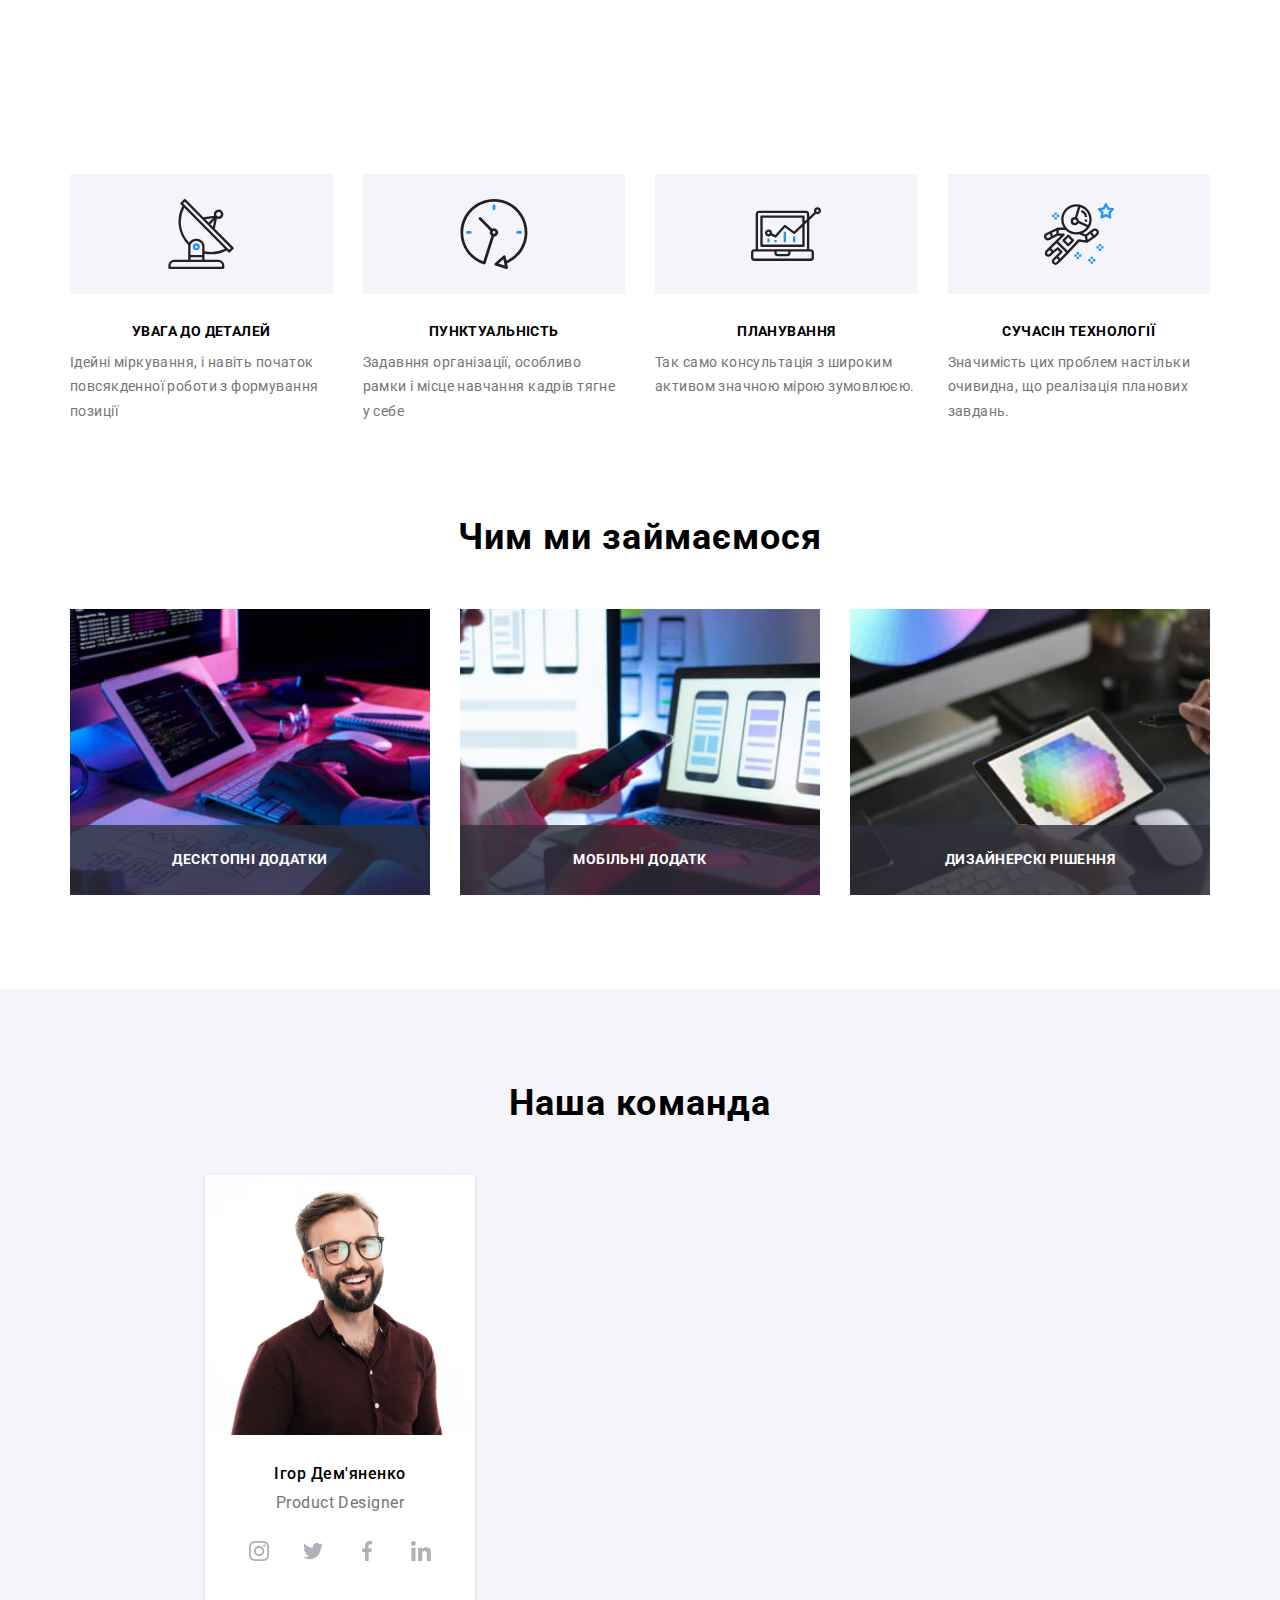
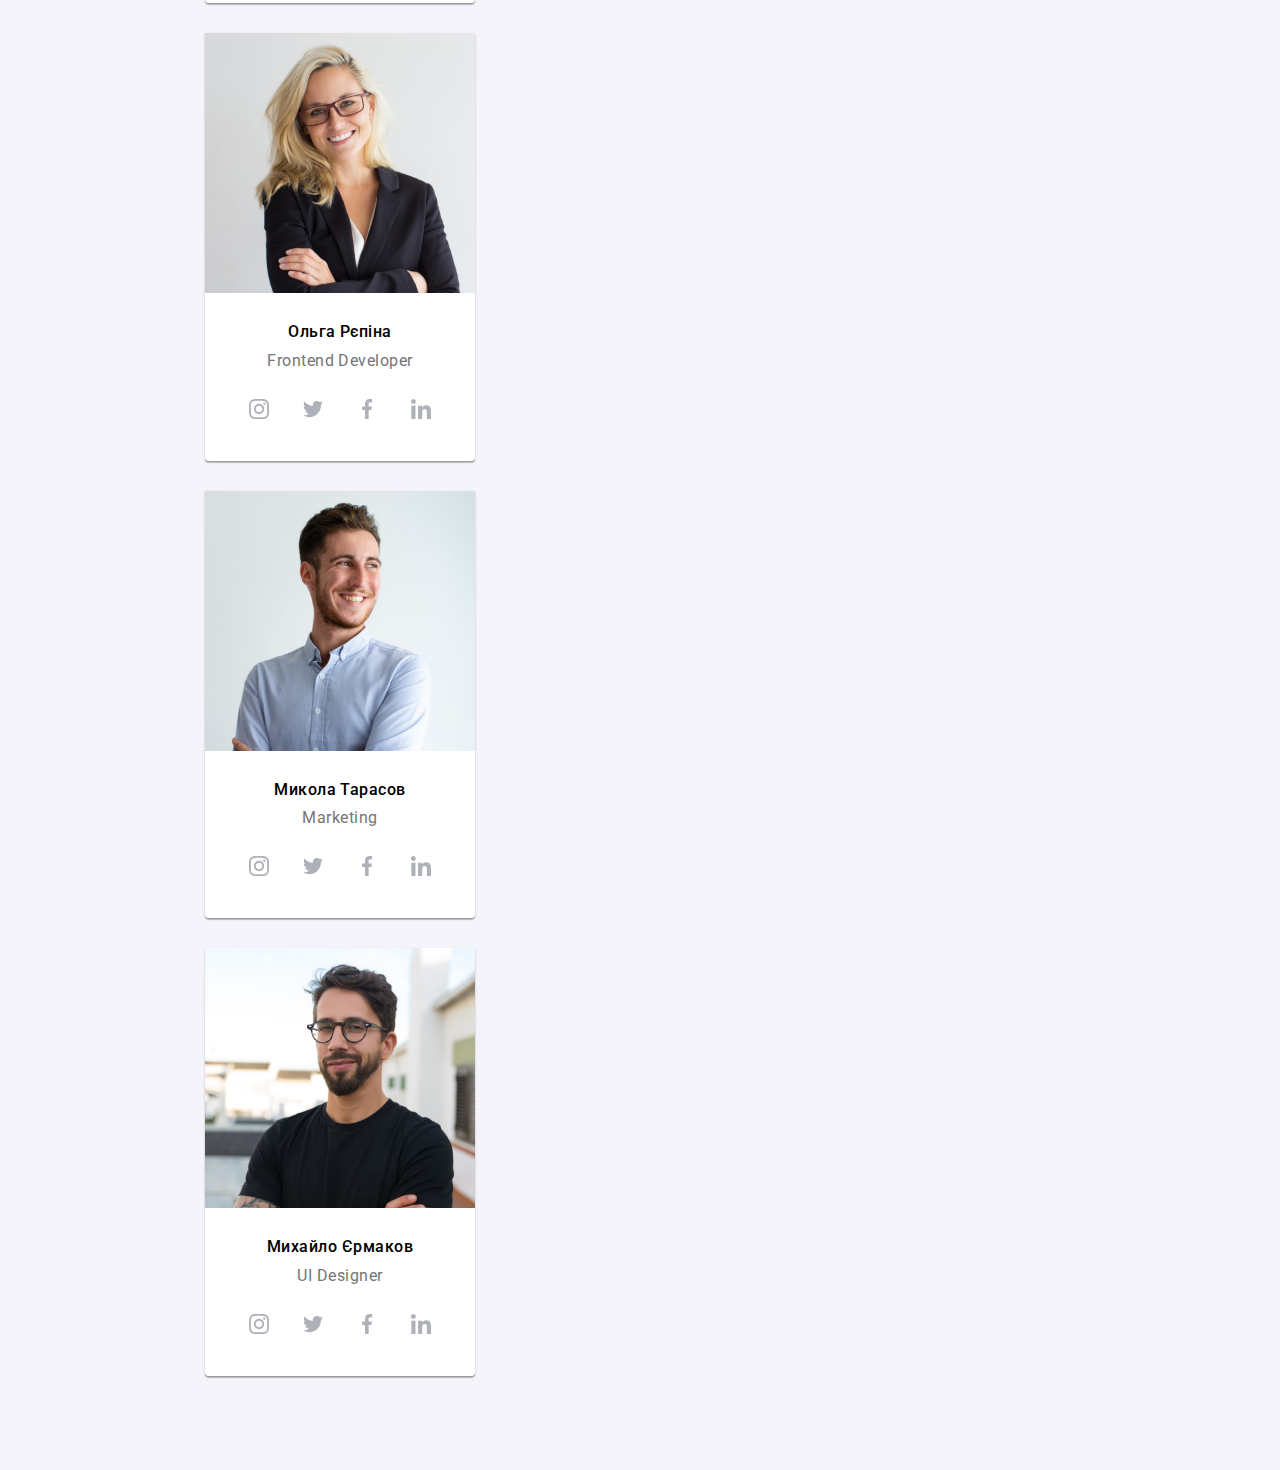
==== index.html @ 385bc8f5 "+" ====
<!DOCTYPE html>
<html lang="uk">
  <head>
    <meta charset="UTF-8" />
    <meta http-equiv="X-UA-Compatible" content="IE=edge" />
    <meta name="viewport" content="width=device-width, initial-scale=1.0" />
    <link
      rel="stylesheet"
      href="https://cdnjs.cloudflare.com/ajax/libs/modern-normalize/0.6.0/modern-normalize.min.css
   "
    />
    <link rel="preconnect" href="https://fonts.googleapis.com" />
    <link rel="preconnect" href="https://fonts.gstatic.com" crossorigin />
    <link
      href="https://fonts.googleapis.com/css2?family=Raleway:wght@700&family=Roboto:wght@400;500;700;900&display=swap"
      rel="stylesheet"
    />
    <link rel="stylesheet" href="css/main.min.css" />
    <title>Studio</title>
  </head>
  <body>

    <!--header шапка-->

    <!-- <header class="page-header">
      <div class="container">
        <nav class="page-header__nav">
          <a href="./index.html" class="slogan"
            ><span class="logo">Web</span>Studio</a
          >
          <ul class="main-nav">
            <li class="main-nav__item">
              <a href="./index.html" class="main-nav__link current">Студія</a>
            </li>
            <li class="main-nav__item">
              <a href="./portfolio.html" class="main-nav__link">Портфоліо</a>
            </li>
            <li class="main-nav__item">
              <a href="" class="main-nav__link">Контакти</a>
            </li>
          </ul>
        </nav>
        <ul class="nav-contacts">
          <li>
            <a href="mailto:info@devstudio.com" class="nav-contacts__link">
              <svg class="nav-contacts__icon" width="16" height="12">
                <use href="./images/icon/sprite.svg#icon-envelope"></use>
              </svg>
              info@devstudio.com</a
            >
          </li>
          <li>
            <a href="tel:+380961111111" class="nav-contacts__link">
              <svg class="nav-contacts__icon" width="12" height="16">
                <use href="./images/icon/sprite.svg#icon-smartphone"></use>
              </svg>
              +38 096 111 11 11
            </a>
          </li>
        </ul>
      </div>
    </header> -->
    <main>
      <!--Блок герой основний слайд сайту-->
      <!-- <section class="hero">
        <div class="container">
          <h1 class="hero-title">Ефективні рішення для вашого бізнесу</h1>
          <button type="button" class="hero-button" data-modal-open>Замовити послугу</button>
        </div>
      </section> -->

      <!--Ключові можливості та стратегія фірми-->
      
      <section class="section">
        <div class="container">
          <h2 class="visually-hidden">Наші особливості</h2>
          <ul class="visually-hidden__list">
            <li class="visually-hidden__items  antenna">
              <h3 class="caption">Увага до деталей</h3>
              <p class="visually-hidden__text">
                Ідейні міркування, і навіть початок повсякденної роботи з
                формування позиції
              </p>
            </li>
            <li class="visually-hidden__items clock">
              <h3 class="caption">Пунктуальність</h3>
              <p class="visually-hidden__text">
                Задавння організації, особливо рамки і місце навчання кадрів
                тягне у себе
              </p>
            </li>
            <li class="visually-hidden__items diagrama">
              <h3 class="caption">Планування</h3>
              <p class="visually-hidden__text">
                Так само консультація з широким активом значною мірою зумовлюєю.
              </p>
            </li>
            <li class="visually-hidden__items astronaut">
              <h3 class="caption">Сучасін технології</h3>
              <p class="visually-hidden__text  ">
                Значимість цих проблем настільки очивидна, що реалізація
                планових завдань.
              </p>
            </li>
          </ul>
        </div>
      </section>

      <!--Чим ми займаємося та основні приклади робіт-->
      
      <section class="section work">
        <div class="container">
          <h2 class="heading-work">Чим ми займаємося</h2>
          <ul class="work-list">
            <li>
              <div class="product-work">
              <img
                src="./images/pic/img1.jpg"
                alt="людина-працює-програміст"
                width="370"/>
                 <p class="product-work__text">
                   десктопні додатки
                </p>
              
              </div>
            </li>
            <li>
              <div class="product-work">
              <img
                src="./images/pic/img2.jpg"
                alt="людина-з-телефоном"
                width="370"/>
                <p class="product-work__text">
                мобільні додатк
                </p>
              </div>
            </li>
            <li>
              <div class="product-work">
              <img
                src="./images/pic/img3.jpg"
                alt="людина-з-планшетом"
                width="370"/>
                <p class="product-work__text">
                дизайнерскі рішення
                </p>
              </div>
            </li>
          </ul>
        </div>
      </section>

      <!--Список спеціалітів фірми  наша команда -->

      <section class="section team">
        <div class="container">
          <h2 class="team__heading">Наша команда</h2>
          <ul class="team__list">
            <li class="items">
              <img
                src="./images/avatar/igor.jpg"
                alt="Ігор демяненко"
                width="270"
              />
              <div class="team-cards">
                <h3 class="names">Ігор Дем'яненко</h3>
                <p class="desc">Product Designer</p>
                <ul class="team-cards__nav">
                  <li>
                    <a class="team-cards__link" href="#">
                      <svg class="teame-social-icon" width="20" height="20">
                        <use
                          href="./images/icon/sprite.svg#icon-instagram-2"
                        ></use>
                      </svg>
                    </a>
                  </li>
                  <li>
                    <a class="team-cards__link" href="#">
                      <svg class="teame-social-icon" width="20" height="20">
                        <use
                          href="./images/icon/sprite.svg#icon-twitter-1"
                        ></use>
                      </svg>
                    </a>
                  </li>
                  <li>
                    <a class="team-cards__link" href="#">
                      <svg class="teame-social-icon" width="20" height="20">
                        <use
                          href="./images/icon/sprite.svg#icon-facebook-1"
                        ></use>
                      </svg>
                    </a>
                  </li>
                  <li>
                    <a class="team-cards__link" href="#">
                      <svg class="teame-social-icon" width="20" height="20">
                        <use
                          href="./images/icon/sprite.svg#icon-linkedin-1"
                        ></use>
                      </svg>
                    </a>
                  </li>
                </ul>
              </div>
            </li>
            <li class="items">
              <img
                src="./images/avatar/olga.jpg"
                alt="Ольга Репіна"
                width="270"
              />
              <div class="team-cards">
                <h3 class="names">Ольга Рєпіна</h3>
                <p class="desc">Frontend Developer</p>
                <ul class="team-cards__nav">
                  <li class="nav-media">
                    <a class="team-cards__link" href="#">
                      <svg class="teame-social-icon" width="20" height="20">
                        <use
                          href="./images/icon/sprite.svg#icon-instagram-2"
                        ></use>
                      </svg>
                    </a>
                  </li>
                  <li class="nav-media">
                    <a class="team-cards__link" href="#">
                      <svg class="teame-social-icon" width="20" height="20">
                        <use
                          href="./images/icon/sprite.svg#icon-twitter-1"
                        ></use>
                      </svg>
                    </a>
                  </li>
                  <li class="nav-media">
                    <a class="team-cards__link" href="#">
                      <svg class="teame-social-icon" width="20" height="20">
                        <use
                          href="./images/icon/sprite.svg#icon-facebook-1"
                        ></use>
                      </svg>
                    </a>
                  </li>
                  <li class="nav-media">
                    <a class="team-cards__link" href="#">
                      <svg class="teame-social-icon" width="20" height="20">
                        <use
                          href="./images/icon/sprite.svg#icon-linkedin-1"
                        ></use>
                      </svg>
                    </a>
                  </li>
                </ul>
              </div>
            </li>
            <li class="items">
              <img
                src="./images/avatar/nikol.jpg"
                alt="Микола Трарасов"
                width="270"
              />
              <div class="team-cards">
                <h3 class="names">Микола Тарасов</h3>
                <p class="desc">Marketing</p>
                <ul class="team-cards__nav">
                  <li class="nav-media">
                    <a class="team-cards__link" href="#">
                      <svg class="teame-social-icon" width="20" height="20">
                        <use
                          href="./images/icon/sprite.svg#icon-instagram-2"
                        ></use>
                      </svg>
                    </a>
                  </li>
                  <li class="nav-media">
                    <a class="team-cards__link" href="#">
                      <svg class="teame-social-icon" width="20" height="20">
                        <use
                          href="./images/icon/sprite.svg#icon-twitter-1"
                        ></use>
                      </svg>
                    </a>
                  </li>
                  <li class="nav-media">
                    <a class="team-cards__link" href="#">
                      <svg class="teame-social-icon" width="20" height="20">
                        <use
                          href="./images/icon/sprite.svg#icon-facebook-1"
                        ></use>
                      </svg>
                    </a>
                  </li>
                  <li class="nav-media">
                    <a class="team-cards__link" href="#">
                      <svg class="teame-social-icon" width="20" height="20">
                        <use
                          href="./images/icon/sprite.svg#icon-linkedin-1"
                        ></use>
                      </svg>
                    </a>
                  </li>
                </ul>
              </div>
            </li>
            <li class="items">
              <img
                src="./images/avatar/michael.jpg"
                alt="Михайло Єрмаков"
                width="270"
              />
              <div class="team-cards">
                <h3 class="names">Михайло Єрмаков</h3>
                <p class="desc">UI Designer</p>
                <ul class="team-cards__nav">
                  <li class="nav-media">
                    <a class="team-cards__link" href="#">
                      <svg class="teame-social-icon" width="20" height="20">
                        <use
                          href="./images/icon/sprite.svg#icon-instagram-2"
                        ></use>
                      </svg>
                    </a>
                  </li>
                  <li class="nav-media">
                    <a class="team-cards__link" href="#">
                      <svg class="teame-social-icon" width="20" height="20">
                        <use
                          href="./images/icon/sprite.svg#icon-twitter-1"
                        ></use>
                      </svg>
                    </a>
                  </li>
                  <li class="nav-media">
                    <a class="team-cards__link" href="#">
                      <svg class="teame-social-icon" width="20" height="20">
                        <use
                          href="./images/icon/sprite.svg#icon-facebook-1"
                        ></use>
                      </svg>
                    </a>
                  </li>
                  <li class="nav-media">
                    <a class="team-cards__link" href="#">
                      <svg class="teame-social-icon" width="20" height="20">
                        <use
                          href="./images/icon/sprite.svg#icon-linkedin-1"
                        ></use>
                      </svg>
                    </a>
                  </li>
                </ul>
              </div>
            </li>
          </ul>
        </div>
      </section> 

      <!--Список партнерських фірм-->

      <!-- <section class="clients">
        <div class="container">
          <h2 class="clients__firm">Постійні клієнти</h2>
          <ul class="clients__list">
            <li class="clients__items">
                    <a class="clients__link" href="#">
                      <svg class="clients__icon" width="106" height="62">
                        <use
                          href="./images/icon/sprite.svg#icon-Logo"
                        ></use>
                      </svg>
                    </a>
                  </li>
          <li class="clients__items">
                    <a class="clients__link" href="#">
                      <svg class="clients__icon" width="106" height="62">
                        <use
                          href="./images/icon/sprite.svg#icon-Logo-1"
                        ></use>
                      </svg>
                    </a>
                  </li>
           <li class="clients__items">
                    <a class="clients__link" href="#">
                      <svg class="clients__icon" width="106" height="62">
                        <use
                          href="./images/icon/sprite.svg#icon-Logo-2"
                        ></use>
                      </svg>
                    </a>
                  </li>
           <li class="clients__items">
                    <a class="clients__link" href="#">
                      <svg class="clients__icon" width="106" height="62">
                        <use
                          href="./images/icon/sprite.svg#icon-Logo-3"
                        ></use>
                      </svg>
                    </a>
                  </li>
            <li class="clients__items">
                    <a class="clients__link" href="#">
                      <svg class="clients__icon" width="106" height="62">
                        <use
                          href="./images/icon/sprite.svg#icon-Logo-4"
                        ></use>
                      </svg>
                    </a>
                  </li>
                  <li class="clients__items">
                    <a class="clients__link" href="#">
                      <svg class="clients__icon" width="106" height="62">
                        <use
                          href="./images/icon/sprite.svg#icon-Logo-5"
                        ></use>
                      </svg>
                    </a>
                  </li>
          </ul>
        </div>
      </section> -->
    </main>

    <!--Footer підвал сайту контактна інформація фірми-->

    <!-- <footer class="footer">
      <!-- <div class="container">
         <div class="footer__logo">
         <address class="footer-bloc">
          <a href="./index.html" class="slogan logo-footer"
             ><span class="logo">Web</span>Studio</a
           >
            <ul class="nav-footer">
            <li class="items-footer">
              <a
                href="https://goo.gl/maps/CPtrU1FHBa2aNyZL9"
                target="_blank"
                rel="noopener noreferrer nofollow"
                class="footer-adres__link"
                >м. Київ, пр-т Лесі Українки, 26</a
               >
               </li>
               <li class="items-footer">
                <a href="milato:info@devstudio.com" class="footer-contact__link"
                >info@devstudio.com</a
              >
              </li>
              <li class="items-footer">
              <a href="tel:+380961111111" class="footer-contact__link">+38 096 111 11 11</a>
              </li>
            </ul>
          </address>
         </div>

         <!--Блок на медіа посилання у футорі media link-->
<!-- 
        <div class="icon-container">
        <p class="icon-container__title">приєднуйтесь</p>
          <ul class="icon-container__nav">
               <li>
                    <a class="icon-container__link" href="#">
                      <svg class="icon-container__svg" width="20" height="20">
                        <use
                          href="./images/icon/sprite.svg#icon-instagram-2"
                        ></use>
                      </svg>
                    </a>
                  </li>
                  <li>
                    <a class="icon-container__link" href="#">
                      <svg class="icon-container__svg" width="20" height="20">
                        <use
                          href="./images/icon/sprite.svg#icon-twitter-1"
                        ></use>
                      </svg>
                    </a>
                  </li>
                  <li class="nav-media">
                    <a class="icon-container__link" href="#">
                      <svg class="icon-container__svg" width="20" height="20">
                        <use
                          href="./images/icon/sprite.svg#icon-facebook-1"
                        ></use>
                      </svg>
                    </a>
                  </li>
                  <li class="nav-media">
                    <a class="icon-container__link" href="#">
                      <svg class="icon-container__svg" width="20" height="20">
                        <use
                          href="./images/icon/sprite.svg#icon-linkedin-1"
                        ></use>
                      </svg>
                    </a>
                  </li>
              </ul>
            </div> -->

            <!--Footer Form Форма у футері-->
            
          <!-- <div>
              <p class="icon-container__title">Підпишіться на розсилку</p>
              <form class="social__form">
                     <input class="social__email" type="email" name="email" placeholder="E-mail">
                          <button class="social__btn-telgram"         type="submit">Підписатися  
                             <svg class="social__icon-telegram" width="24" height="24">
                               <use
                               href="./images/icon/sprite.svg#icon-icon-telegram"
                             ></use>
                       </svg>
                </button>
              </form>   
            </div> -->
        </div>     
    </footer> 

    <!-- Форма модельне вікно -->

     <div class="backdrop is-hidden" data-modal>
            <div class="modal">
              <p class="modal-paragraph"> Залиште свої дані, ми вам передзвонимо  </p>
              <form class="form" autocomplete="on">
                <div class="form-name">
                  <label for="name" class="form-label">Ім'я</label>
                  <div class="icon-input">
                      <input class="icon-input" type="text" name="user-name" id="name" placeholder="" autofocus>
                        <svg class="icon-form" width="12" height="12">
                          <use
                          href="./images/icon/sprite.svg#icon-name"
                          ></use>
                        </svg>
                   </div>
                </div>
                <div class="form-name">
                <label for="tel">Телефон</label>
                  <div class="icon-input">
                     <input class="icon-input" type="tel" name="tel" id="tel" placeholder="">
                      <svg class="icon-form" width="13" height="13">
                           <use
                          href="./images/icon/sprite.svg#icon-phone"
                           ></use>
                         </svg>
                     </div>
                </div>
                <div class="form-name">
                  <label for="mail">Пошта</label>
                    <div class="icon-input">
                     <input class="icon-input" type="email" name="mail" id="mail" placeholder="">
                          <svg class="icon-form" width="12" height="15">
                            <use
                          href="./images/icon/sprite.svg#icon-letter-form"
                            ></use>
                         </svg>
                    </div>
                </div>
                <div class="form-name">
                <label for="comment">Коментар</label>
                 <textarea class="comment" name="comment" id="comment" placeholder="Введіть текст" cols="1" rows="6"></textarea>
                 </div>

                <div class="checkbox">
                   <label class="label-checkbox" for="polici">
                    <input class="input-checkbox" type="checkbox" name="" value="" id="polici"/>
                    <span class="check-box"></span>
                    Погоджуюся з розсилкою та приймаю <a href="" class="contract">Умови договору</a>
                   </label>
               </div>
                
                <button type="submit" class="btn-form">Відправити</button>
              </form>
              
              <button class="close-modal" data-modal-close>
                <svg width="11" height="11" class="close-modal__svg">
                  <use href="./images/icon/sprite.svg#icon-vector-x">
                  </use>
                </svg>
              </button>  
            </div>
          </div>
    <script src="./js/modal.js">
      (() => {
  const refs = {
    openModalBtn: document.querySelector("[data-modal-open]"),
    closeModalBtn: document.querySelector("[data-modal-close]"),
    modal: document.querySelector("[data-modal]"),
  };

  refs.openModalBtn.addEventListener("click", toggleModal);
  refs.closeModalBtn.addEventListener("click", toggleModal);

  function toggleModal() {
    refs.modal.classList.toggle("is-hidden");
  }
})();
    </script>
  </body>
</html>
---- css/main.min.css ----
:root{--primart-text-color: #212121;--title-text-color: #757575;--accent-color: #2196f3;--futer-bg-color: #2f303a;--logo-color: #000000;--background-color: #fff;--background-color-team: #f5f4fa;--contener-color: #eeeee;--icon-color: #afb1b8;--items-shadow: #eeeeee}p,h1,h2,h3,h4,h5,h6,ul{margin:0;padding-left:0;padding-right:0;list-style:none}img{display:block;max-width:100%;height:auto}body{font-family:"Roboto",sans-serif;background-color:#fff;letter-spacing:.03em;font-style:normal;font-size:14px;padding-top:80px}.slogan{font-family:"Raleway";font-style:normal;font-weight:700;font-size:26px;line-height:1.19;letter-spacing:.03em;text-decoration:none;color:var(--logo-color);margin-right:0px}.logo{color:var(--accent-color)}.page-header{position:fixed;width:100%;z-index:2;top:0;left:0;min-width:80px;display:flex;align-items:center;border-bottom:1px solid #ececec;background-color:var(--background-color);transition:250ms cubic-bezier(0.4, 0, 0.2, 1)}.page-header__nav{font-weight:500;font-size:14px;line-height:1.14;margin-top:0%;margin-bottom:0%;display:flex;justify-content:center;align-items:center}.page-header>.container{display:flex}.main-nav{list-style:none;margin-top:0;margin-bottom:0;display:flex;margin-left:93px;gap:50px}.main-nav__item{gap:50px}.main-nav__link{text-decoration:none;font-weight:500;font-size:14px;line-height:1.14;color:var(--primart-text-color);padding-top:32px;padding-bottom:32px;position:relative;transition:color 250ms cubic-bezier(0.4, 0, 0.2, 1)}.main-nav__link.current::after{content:"";width:100%;left:0;bottom:0;border-radius:2px;outline:2px solid currentColor;position:absolute;transform:scaleX(1);transition:transform 250ms cubic-bezier(0.4, 0, 0.2, 1)}.main-nav__link:hover,.main-nav__link:focus{color:var(--accent-color)}.main-nav__link:hover::after{transform:scaleX(0)}.nav-contacts{display:flex;margin-top:0%;margin-left:auto;margin-bottom:0%;gap:50px}.nav-contacts__link{display:flex;align-items:center;font-weight:500;line-height:1.14;letter-spacing:.02em;color:var(--title-text-color);text-decoration:none;padding:32px 0;transition:color 250ms cubic-bezier(0.4, 0, 0.2, 1)}.nav-contacts__link:hover,.nav-contacts__link:focus{color:var(--accent-color)}.nav-contacts__icon{margin-right:10px;fill:currentColor}.nav-contacts__icon:hover,.nav-contacts__icon:focus{color:var(--accent-color)}.current{color:var(--accent-color)}.container{padding-right:15px;padding-left:15px;margin-left:auto;margin-right:auto;width:100%}@media screen and (min-width: 480px){.container{width:480px}}@media screen and (min-width: 768px){.container{width:768px}}@media screen and (min-width: 1170px){.container{width:1170px}}.section{padding-top:94px;padding-bottom:94px}.header-kontact{display:flex;margin-top:0%;margin-bottom:0%}.hero{background-color:var(--futer-bg-color);text-align:center;margin-left:auto;margin-right:auto;padding:200px 0;background-image:linear-gradient(to right, rgba(47, 48, 58, 0.4), rgba(47, 48, 58, 0.4)),url(../images/pic/hero.jpg);max-width:1600px;height:600px;background-repeat:no-repeat;background-position:center;background-size:cover}.hero-title{font-weight:900;font-size:44px;line-height:1.36;letter-spacing:.06em;text-align:center;text-transform:uppercase;color:var(--background-color);margin-left:auto;margin-right:auto;width:696px}.hero-button{font-weight:700;font-size:16px;line-height:1.87;letter-spacing:.06em;color:var(--background-color);background-color:var(--accent-color);box-shadow:0px 4px 4px rgba(0,0,0,.15);border-radius:4px;margin-top:30px;padding:10px 32px;border:none;cursor:pointer}.visually-hidden{position:absolute;width:1px;height:1px;margin:-1px;border:0;padding:0;white-space:nowrap;-webkit-clip-path:inset(100%);clip-path:inset(100%);clip:rect(0 0 0 0);overflow:hidden}.visually-hidden__list{display:flex;flex-wrap:wrap;margin-top:0;margin-bottom:0px;gap:30px}.visually-hidden__items{list-style:none;box-sizing:border-box;max-width:450px;margin-top:0px;gap:30px;margin-left:auto;margin-right:auto}@media screen and (min-width: 768px){.visually-hidden__items{width:calc((100% - 60px)/2)}}@media screen and (min-width: 1170px){.visually-hidden__items{width:calc((100% - 90px)/4)}}.visually-hidden__items.antenna::before{display:block;content:"";height:120px;margin-bottom:30px;background-color:var(--background-color-team);background-image:url(../images/icon/antenna.svg);background-repeat:no-repeat;background-position:center}.visually-hidden__items.clock::before{display:block;content:"";height:120px;margin-bottom:30px;background-color:var(--background-color-team);background-image:url(../images/icon/clock.svg);background-repeat:no-repeat;background-position:center}.visually-hidden__items.diagrama::before{display:block;content:"";height:120px;margin-bottom:30px;background-color:var(--background-color-team);background-image:url(../images/icon/diagram.svg);background-repeat:no-repeat;background-position:center}.visually-hidden__items.astronaut::before{display:block;content:"";height:120px;margin-bottom:30px;background-color:var(--background-color-team);background-image:url(../images/icon/astronaut.svg);background-repeat:no-repeat;background-position:center}.caption{font-weight:700;font-size:14px;line-height:1.14;letter-spacing:.03em;margin-bottom:10px;box-sizing:border-box;text-transform:uppercase;text-align:center}.visually-hidden__text{font-weight:400;font-size:14px;line-height:1.75;letter-spacing:.03em;color:var(--title-text-color);margin-top:0;box-sizing:border-box}.work{padding-top:0}@media screen and (max-width: 1170px){.work{display:none}}.heading-work{font-weight:700;font-size:36px;line-height:1.16;letter-spacing:.03em;text-align:center;margin-bottom:50px}.work-list{display:flex;gap:30px;padding:0px;margin:0px;list-style:none}.product-work{position:relative}.product-work__text{font-weight:700;line-height:1.14;text-transform:uppercase;color:var(--background-color);position:absolute;bottom:0;width:100%;height:70px;display:flex;justify-content:center;align-items:center;background-color:rgba(47,48,58,.8)}.team{background-color:var(--background-color-team)}.team__heading{font-weight:700;font-size:36px;line-height:1.16;letter-spacing:.03em;text-align:center;margin-bottom:50px}.team__list{gap:30px;padding:0px;margin:0px;list-style:none}@media screen and (min-width: 768px){.team__list{width:calc((100% - 60px)/2)}}.items{list-style:none;box-sizing:border-box;max-width:270px;margin-top:30px;gap:30px;background:#fff;box-shadow:0px 1px 3px rgba(0,0,0,.12),0px 1px 1px rgba(0,0,0,.14),0px 2px 1px rgba(0,0,0,.2);border-radius:0px 0px 4px 4px;text-align:center;margin-left:auto;margin-right:auto}.team-cards{padding:30px 0}.names{font-weight:500;font-size:16px;line-height:1.18;letter-spacing:.03em;text-align:center;margin-bottom:10px}.desc{font-weight:400;font-size:16px;line-height:1.18;letter-spacing:.03em;color:var(--title-text-color);text-align:center}.team-cards__nav{display:flex;gap:10px;justify-content:center;margin-top:16px}.team-cards__link{width:44px;height:44px;display:flex;color:var(--icon-color);border-radius:50%;background-color:rgba(255,255,255,.1);justify-content:center;align-items:center;transition:color 250ms cubic-bezier(0.4, 0, 0.2, 1),background-color 250ms cubic-bezier(0.4, 0, 0.2, 1)}.team-cards__link:hover,.team-cards__link:focus{color:var(--background-color);background-color:var(--accent-color)}.teame-social-icon{fill:currentColor}.clients{padding:94px 0}.clients__firm{font-weight:700;font-size:36px;line-height:1.16;letter-spacing:.03em;text-align:center;margin-bottom:50px}.clients__list{display:flex;gap:30px}.clients__items{width:170px;height:92px}.clients__link{width:100%;height:100%;display:flex;color:var(--icon-color);border:1px solid var(--icon-color);justify-content:center;align-items:center;border-radius:4px;transition:color 250ms cubic-bezier(0.4, 0, 0.2, 1);border-color:250ms cubic-bezier(0.4, 0, 0.2, 1)}.clients__link:hover,.clients__link:focus{color:var(--accent-color);border-color:var(--accent-color)}.clients__icon{fill:currentColor}.footer{background-color:var(--futer-bg-color);padding:60px 0;display:flex}.footer>.container{display:flex;align-items:baseline}.footer__logo{margin-right:70px}.logo-footer{color:var(--background-color);margin-bottom:20px;display:block}.footer-adres__link{font-weight:400;font-size:14px;line-height:1.71;letter-spacing:.03em;text-decoration:none;font-style:normal;color:var(--background-color);display:inline block;padding-left:0px;transition:color 250ms cubic-bezier(0.4, 0, 0.2, 1)}.footer-adres__link:hover,.footer-adres__link:focus{color:var(--accent-color)}.footer-contact__link{font-weight:400;font-size:14px;line-height:1.71;letter-spacing:.03em;text-decoration:none;font-style:normal;color:rgba(255,255,255,.6);transition:color 250ms cubic-bezier(0.4, 0, 0.2, 1)}.footer-contact__link:hover,.footer-contact__link:focus{color:var(--accent-color)}.items-footer{margin-bottom:0px;padding-top:0px}.items-footer:not(:last-child){margin-bottom:9px}.icon-container{margin-top:12px;margin-right:auto}.icon-container__title{color:var(--background-color);font-family:"Roboto";font-style:normal;font-weight:700;line-height:1.14;letter-spacing:.03em;text-transform:uppercase;margin-bottom:20px}.icon-container__nav{display:flex;gap:10px;justify-content:center;margin-top:16px}.icon-container__link{width:44px;height:44px;display:flex;color:var(--background-color);border-radius:50%;background-color:rgba(255,255,255,.1);justify-content:center;align-items:center;transition:background-color 250ms cubic-bezier(0.4, 0, 0.2, 1)}.icon-container__link:hover,.icon-container__link:focus{color:var(--background-color);background-color:var(--accent-color)}.icon-container__svg{fill:currentColor}.social__form{display:flex}.social__email{width:358px;height:50px;margin-right:12px;border:1px solid rgba(255,255,255,.3);filter:drop-shadow(0px 4px 4px rgba(0, 0, 0, 0.15));border-radius:4px;outline:none;padding-left:15px;background-color:rgba(0,0,0,0);color:var(--background-color)}.social__btn-telgram{font-weight:700;font-size:16px;line-height:1.87;letter-spacing:.03em;background-color:var(--accent-color);color:var(--background-color);border-radius:4px;padding:10px 28px 10px 28px;border:none;cursor:pointer;margin:0;display:flex;justify-content:center;align-items:center}.social__icon-telegram{margin-left:10px}.nav-porfolio__list{display:flex;gap:8px;justify-content:center;margin-bottom:50px}.nav-porfolio__items{list-style:none;box-sizing:border-box;max-width:270px;margin-top:0px;gap:30px;background:#fff;box-shadow:0px 1px 3px rgba(0,0,0,.12),0px 1px 1px rgba(0,0,0,.14),0px 2px 1px rgba(0,0,0,.2);border-radius:0px 0px 4px 4px}.nav-porfolio__btn{font-family:"Roboto";font-weight:500;font-size:16px;line-height:1.62;letter-spacing:.03em;background-color:var(--background-color-team);color:var(--primart-text-color);border-radius:4px;border:none;cursor:pointer;padding:6px 22px;transition:color 250ms cubic-bezier(0.4, 0, 0.2, 1),background-color 250ms cubic-bezier(0.4, 0, 0.2, 1),box-shadow 250ms cubic-bezier(0.4, 0, 0.2, 1)}.nav-porfolio__btn:hover,.nav-porfolio__btn:focus{background-color:var(--accent-color);color:var(--background-color);box-shadow:0px 3px 1px rgba(0,0,0,.1),0px 1px 2px rgba(0,0,0,.08),0px 2px 2px rgba(0,0,0,.12)}.section-portfolio{display:flex;flex-wrap:wrap;margin-right:-30px;margin-bottom:-30px}.section-portfolio__items{width:370px;margin-right:30px;margin-bottom:30px}.section-portfolio__shadow{display:block;text-decoration:none;color:var(--primart-text-color);transition:color 250ms cubic-bezier(0.4, 0, 0.2, 1)}.section-portfolio__shadow:hover,.section-portfolio__shadow:focus{box-shadow:0px 1px 1px rgba(0,0,0,.12),0px 4px 4px rgba(0,0,0,.06),1px 4px 6px rgba(0,0,0,.16)}.section-portfolio__shadow:hover .product-text-action,.section-portfolio__shadow:focus .product-text-action{transform:translate(0);opacity:1}.product{position:relative;overflow:hidden}.product-text-action{position:absolute;bottom:0;right:0;padding:61px 24px;height:100%;width:100%;transition:250ms cubic-bezier(0.1, 0, 0.2, 1);opacity:250ms cubic-bezier(0.1, 0, 0.2, 1);background:rgba(33,150,243,.9);opacity:0;transform:translateY(100%)}.section-portfolio__shadow:hover .product-text-action .section-portfolio__shadow:focus .product-text-action{transform:translate(0);opacity:1}.items-porfolio:hover .product-text-action{opacity:1}.ptoduct:hover .product-text-action{transform:translateY(0)}.description-text{display:block;font-weight:400;font-size:18px;line-height:28px;color:var(--background-color)}.company{padding:20px 24px;border:1px solid #eee}.company-name{font-weight:700;font-size:18px;line-height:2;letter-spacing:.06em;margin-bottom:0px}.company-name__title{font-weight:400;font-size:16px;line-height:1.87;color:var(--title-text-color);margin-top:4px}.backdrop{position:fixed;top:0;left:0;width:100%;height:100%;background-color:rgba(0,0,0,.2);z-index:2;opacity:1;transition:opacity 250ms cubic-bezier(0.4, 0, 0.2, 1)}.backdrop.is-hidden{opacity:0;pointer-events:none}.modal{height:581px;width:528px;background-color:var(--background-color);position:absolute;top:50%;left:50%;transform:translate(-50%, -50%);padding:40px}.close-modal{position:absolute;cursor:pointer;top:8px;right:8px;width:30px;height:30px;border-radius:50%;border:1px solid rgba(0,0,0,.1);color:var(--primart-text-color);display:flex;justify-content:center;align-items:center;background-color:rgba(0,0,0,0);transition:border-color 250ms cubic-bezier(0.4, 0, 0.2, 1),color 250ms cubic-bezier(0.4, 0, 0.2, 1)}.close-modal:focus,.close-modal:hover{border-color:var(--accent-color);color:var(--accent-color)}.close-modal__svg{fill:currentColor;transition:250ms cubic-bezier(0.4, 0, 0.2, 1)}.modal-paragraph{font-weight:700;font-size:20px;line-height:1.15;letter-spacing:.03em;text-align:center;color:var(--primart-text-color);margin-bottom:12px}textarea{resize:none}.form-name{display:flex;flex-direction:column}.form-name label{font-weight:400;font-size:12px;line-height:1.16;letter-spacing:.01em;color:var(--title-text-color);margin-bottom:4px}.form-name input{width:100%;height:40px;margin:0;border:1px solid rgba(33,33,33,.2);border-radius:4px;outline:none;position:relative;padding-left:42px}.icon-input{position:relative;transition:250ms cubic-bezier(0.4, 0, 0.2, 1)}.icon-input:focus,.icon-input:hover{border-color:var(--accent-color);transition:color 250ms cubic-bezier(0.4, 0, 0.2, 1)}.icon-input:focus+svg,.icon-input:hover+svg{fill:var(--accent-color);transition:color 250ms cubic-bezier(0.4, 0, 0.2, 1)}.btn-form{font-weight:700;font-size:16px;line-height:1.87;letter-spacing:.03em;background-color:var(--accent-color);color:var(--background-color);border-radius:4px;margin-top:30px;border:none;cursor:pointer;padding:10px 52px;margin:0 auto;display:block;margin-top:30px}.icon-form{position:absolute;left:15px;top:50%;transform:translateY(-50%);fill:currentColor}.comment{width:100%;height:120px;border:1px solid rgba(33,33,33,.2);border-radius:4px;outline:none;transition:250ms cubic-bezier(0.4, 0, 0.2, 1);padding-left:16px;padding-top:12px}.comment:focus,.comment:hover{border-color:var(--accent-color);transition:250ms cubic-bezier(0.4, 0, 0.2, 1)}.checkbox{font-weight:400;font-size:1.71;letter-spacing:.03em;color:var(--title-text-color);display:flex;transition:250ms cubic-bezier(0.4, 0, 0.2, 1)}.contract{color:#2196f3;text-underline-offset:3px}.checkbox{display:flex;justify-content:center;transition:250ms cubic-bezier(0.4, 0, 0.2, 1)}.label-checkbox{padding-left:35px}.check-box{position:absolute;width:16px;height:15px;margin-left:-30px;background-image:url(../images/icon/checkbox-frame.svg);transition:250ms cubic-bezier(0.4, 0, 0.2, 1)}.input-checkbox:checked+.check-box{background-image:url(../images/icon/checkbox-ok.svg);background-color:var(--accent-color);border-radius:2px;background-position:center;background-repeat:no-repeat;transition:250ms cubic-bezier(0.4, 0, 0.2, 1)}.input-checkbox{position:absolute;-webkit-appearance:none;-moz-appearance:none;appearance:none}/*# sourceMappingURL=main.min.css.map */
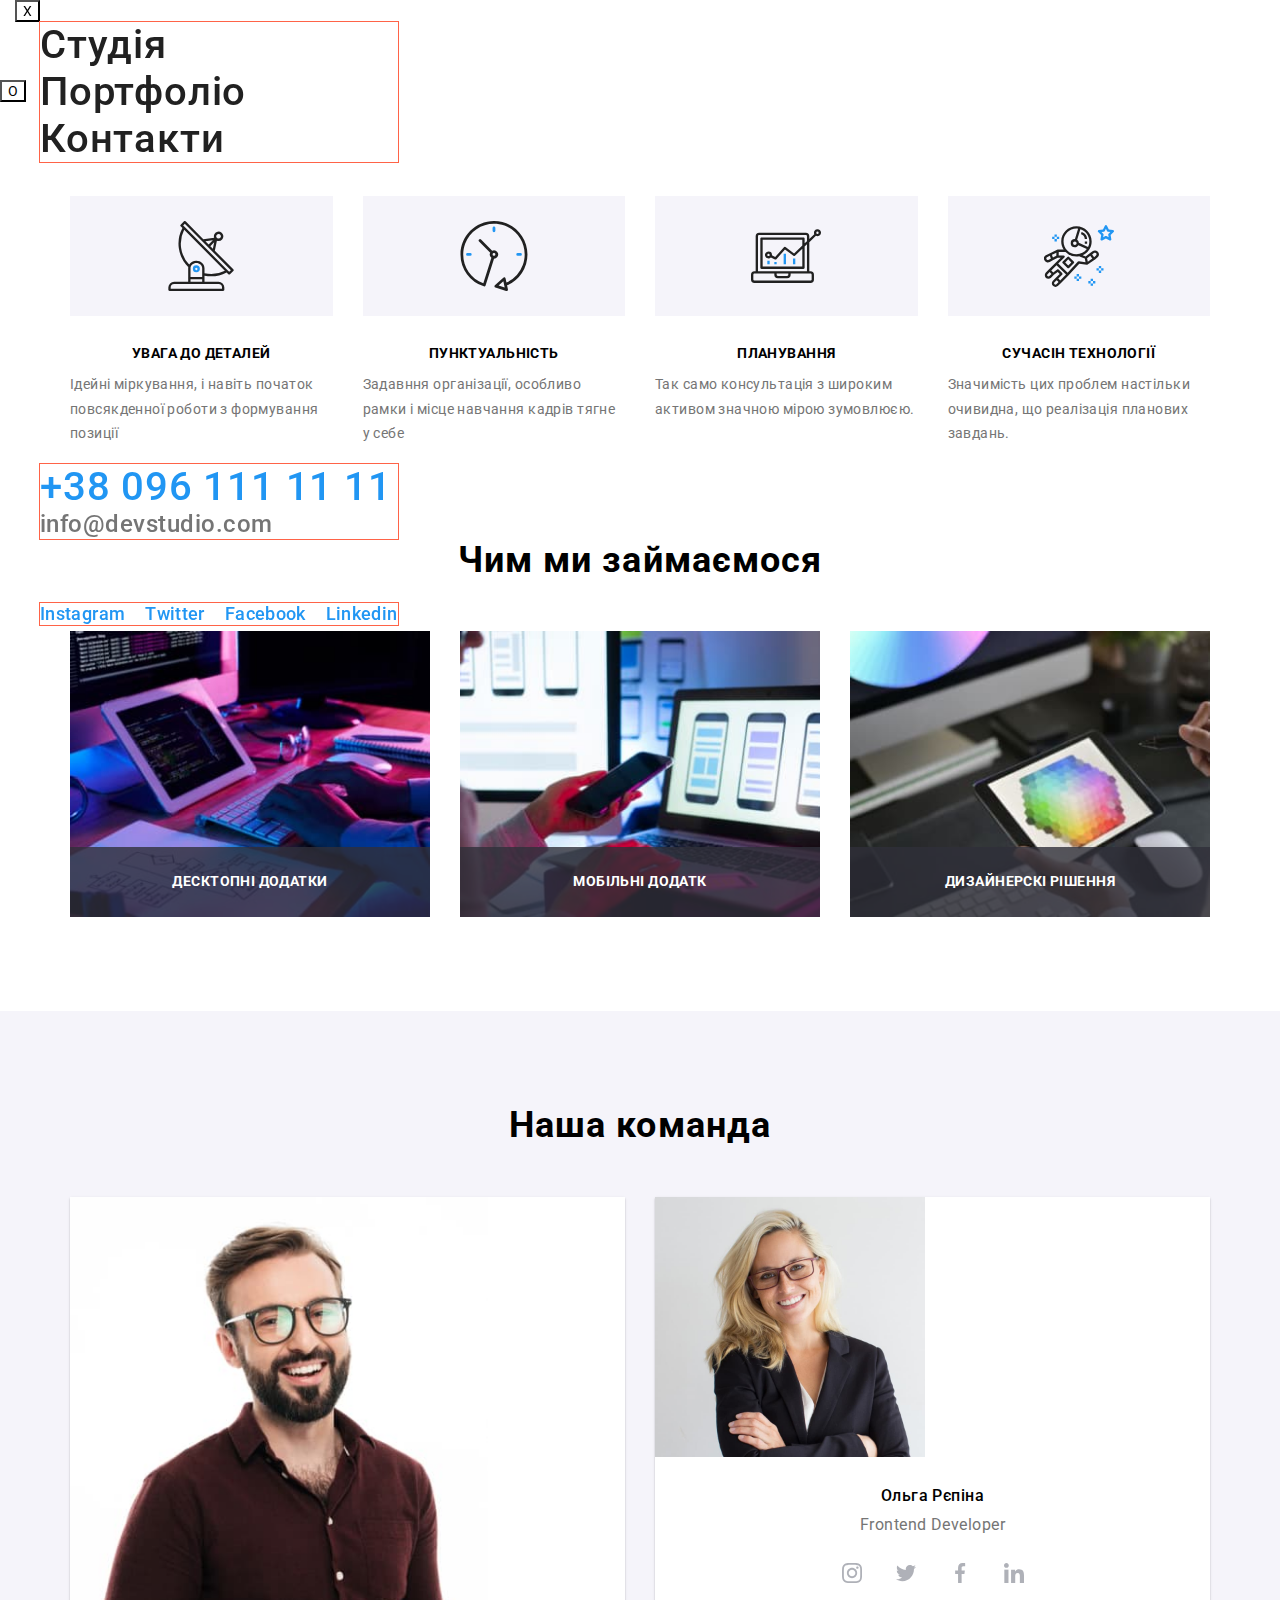
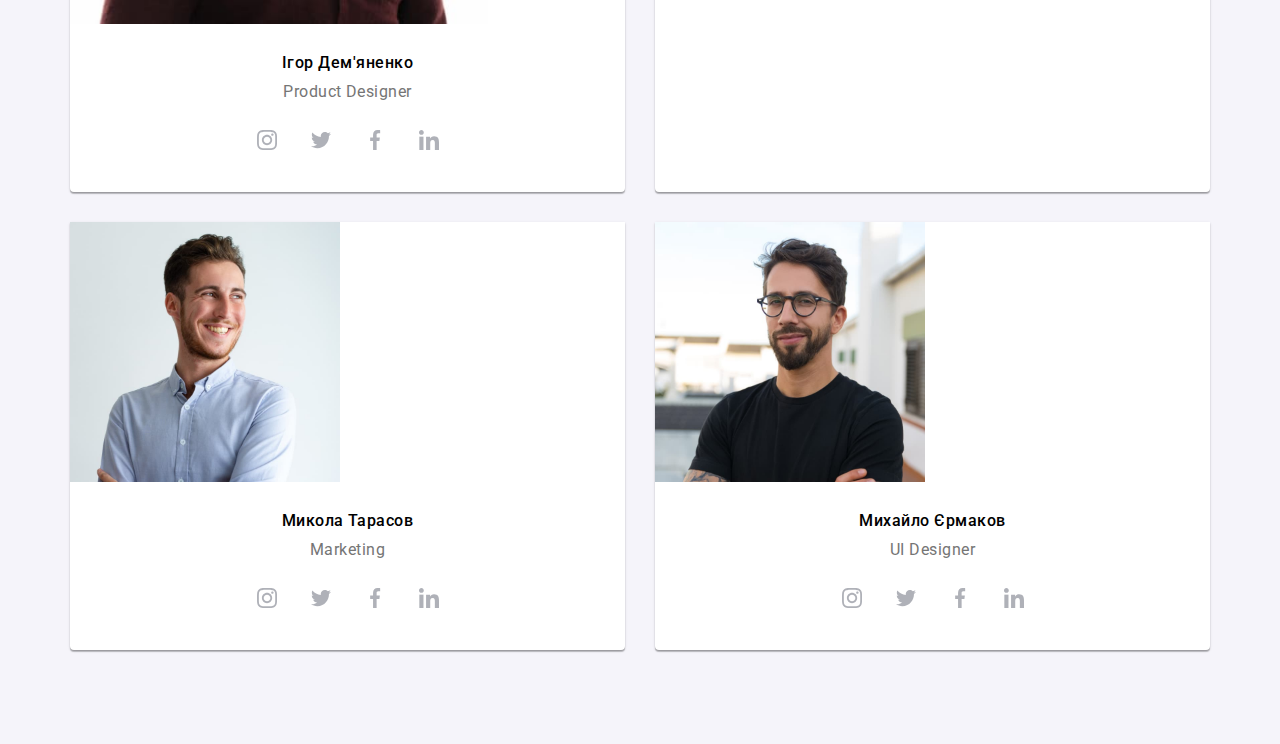
==== commit 138084ab: "+" ====
--- a/index.html
+++ b/index.html
@@ -58,8 +58,54 @@
             </a>
           </li>
         </ul>
+      </div> -->
+
+      <!-- <div class="mob-menu"> -->
+      <button type="button" class="menu-open-btn">O</button>
+      <div class="mob-menu">
+        <div class="mob-container">
+           <button type="button" class="menu-close-btn">X</button>
+           <div class="nav-conteiner">
+             <ul class="mob-nav">
+            <li class="mob-nav__item">
+              <a href="./index.html" class="mob-nav__link current">Студія</a>
+            </li>
+            <li class="mob-nav__item">
+              <a href="./portfolio.html" class="mob-nav__link">Портфоліо</a>
+            </li>
+            <li class="mob-nav__item">
+              <a href="" class="mob-nav__link">Контакти</a>
+            </li>
+          </ul>
+           </div>
+       
+        <div class="mob-contacts">
+             <ul class="mob-nav-contacts">
+            <li>
+            <a href="tel:+380961111111" class="mob-contacts__tel-link">
+              +38 096 111 11 11
+            </a>
+          </li>
+          <li>
+            <a href="mailto:info@devstudio.com" class="mob-contacts__mail-link">
+              info@devstudio.com</a
+            >
+          </li>
+        </ul>
+        </div>
+        <div class="mob-footer-list"> 
+          <ul class="mob-social-list">
+          <li class="mob-social-media">Instagram</li>
+          <li class="mob-social-media">Twitter</li>
+          <li class="mob-social-media">Facebook</li>
+          <li class="mob-social-media">Linkedin</li>
+        </ul>
       </div>
-    </header> -->
+       
+      </div>
+        <!-- </div> -->
+      </div>
+    </header>
     <main>
       <!--Блок герой основний слайд сайту-->
       <!-- <section class="hero">
@@ -157,11 +203,33 @@
           <h2 class="team__heading">Наша команда</h2>
           <ul class="team__list">
             <li class="items">
-              <img
+              <picture>
+                <source 
+                 srcset=" 
+                   ./images/mobil-foto/іgor-1x.jpg 1x, 
+                  ./images/mobil-foto/іgor-2x.jpg 2x
+                  "
+                  media="(min-width: 450px)"/>
+                  
+                  <source 
+                  srcset="./images/tablet-foto/igor-1x-tablet.jpg 1x,
+                         ./images/tablet-foto/igor-2x-tablet.jpg 2x
+                  "
+                  media="(min-width: 768px)"
+                  />
+                 
+                  <source srcset=" 
+                   ./images/mobil-foto/іgor-1x.jpg 1x, 
+                  ./images/mobil-foto/іgor-2x.jpg 2x
+                  "
+                  media="(mix-width: 1200px)" />
+              
+                <img
                 src="./images/avatar/igor.jpg"
                 alt="Ігор демяненко"
-                width="270"
-              />
+                width="418"/>
+              </picture>
+            
               <div class="team-cards">
                 <h3 class="names">Ігор Дем'яненко</h3>
                 <p class="desc">Product Designer</p>
--- a/css/main.min.css
+++ b/css/main.min.css
@@ -1 +1 @@
-:root{--primart-text-color: #212121;--title-text-color: #757575;--accent-color: #2196f3;--futer-bg-color: #2f303a;--logo-color: #000000;--background-color: #fff;--background-color-team: #f5f4fa;--contener-color: #eeeee;--icon-color: #afb1b8;--items-shadow: #eeeeee}p,h1,h2,h3,h4,h5,h6,ul{margin:0;padding-left:0;padding-right:0;list-style:none}img{display:block;max-width:100%;height:auto}body{font-family:"Roboto",sans-serif;background-color:#fff;letter-spacing:.03em;font-style:normal;font-size:14px;padding-top:80px}.slogan{font-family:"Raleway";font-style:normal;font-weight:700;font-size:26px;line-height:1.19;letter-spacing:.03em;text-decoration:none;color:var(--logo-color);margin-right:0px}.logo{color:var(--accent-color)}.page-header{position:fixed;width:100%;z-index:2;top:0;left:0;min-width:80px;display:flex;align-items:center;border-bottom:1px solid #ececec;background-color:var(--background-color);transition:250ms cubic-bezier(0.4, 0, 0.2, 1)}.page-header__nav{font-weight:500;font-size:14px;line-height:1.14;margin-top:0%;margin-bottom:0%;display:flex;justify-content:center;align-items:center}.page-header>.container{display:flex}.main-nav{list-style:none;margin-top:0;margin-bottom:0;display:flex;margin-left:93px;gap:50px}.main-nav__item{gap:50px}.main-nav__link{text-decoration:none;font-weight:500;font-size:14px;line-height:1.14;color:var(--primart-text-color);padding-top:32px;padding-bottom:32px;position:relative;transition:color 250ms cubic-bezier(0.4, 0, 0.2, 1)}.main-nav__link.current::after{content:"";width:100%;left:0;bottom:0;border-radius:2px;outline:2px solid currentColor;position:absolute;transform:scaleX(1);transition:transform 250ms cubic-bezier(0.4, 0, 0.2, 1)}.main-nav__link:hover,.main-nav__link:focus{color:var(--accent-color)}.main-nav__link:hover::after{transform:scaleX(0)}.nav-contacts{display:flex;margin-top:0%;margin-left:auto;margin-bottom:0%;gap:50px}.nav-contacts__link{display:flex;align-items:center;font-weight:500;line-height:1.14;letter-spacing:.02em;color:var(--title-text-color);text-decoration:none;padding:32px 0;transition:color 250ms cubic-bezier(0.4, 0, 0.2, 1)}.nav-contacts__link:hover,.nav-contacts__link:focus{color:var(--accent-color)}.nav-contacts__icon{margin-right:10px;fill:currentColor}.nav-contacts__icon:hover,.nav-contacts__icon:focus{color:var(--accent-color)}.current{color:var(--accent-color)}.container{padding-right:15px;padding-left:15px;margin-left:auto;margin-right:auto;width:100%}@media screen and (min-width: 480px){.container{width:480px}}@media screen and (min-width: 768px){.container{width:768px}}@media screen and (min-width: 1170px){.container{width:1170px}}.section{padding-top:94px;padding-bottom:94px}.header-kontact{display:flex;margin-top:0%;margin-bottom:0%}.hero{background-color:var(--futer-bg-color);text-align:center;margin-left:auto;margin-right:auto;padding:200px 0;background-image:linear-gradient(to right, rgba(47, 48, 58, 0.4), rgba(47, 48, 58, 0.4)),url(../images/pic/hero.jpg);max-width:1600px;height:600px;background-repeat:no-repeat;background-position:center;background-size:cover}.hero-title{font-weight:900;font-size:44px;line-height:1.36;letter-spacing:.06em;text-align:center;text-transform:uppercase;color:var(--background-color);margin-left:auto;margin-right:auto;width:696px}.hero-button{font-weight:700;font-size:16px;line-height:1.87;letter-spacing:.06em;color:var(--background-color);background-color:var(--accent-color);box-shadow:0px 4px 4px rgba(0,0,0,.15);border-radius:4px;margin-top:30px;padding:10px 32px;border:none;cursor:pointer}.visually-hidden{position:absolute;width:1px;height:1px;margin:-1px;border:0;padding:0;white-space:nowrap;-webkit-clip-path:inset(100%);clip-path:inset(100%);clip:rect(0 0 0 0);overflow:hidden}.visually-hidden__list{display:flex;flex-wrap:wrap;margin-top:0;margin-bottom:0px;gap:30px}.visually-hidden__items{list-style:none;box-sizing:border-box;max-width:450px;margin-top:0px;gap:30px;margin-left:auto;margin-right:auto}@media screen and (min-width: 768px){.visually-hidden__items{width:calc((100% - 60px)/2)}}@media screen and (min-width: 1170px){.visually-hidden__items{width:calc((100% - 90px)/4)}}.visually-hidden__items.antenna::before{display:block;content:"";height:120px;margin-bottom:30px;background-color:var(--background-color-team);background-image:url(../images/icon/antenna.svg);background-repeat:no-repeat;background-position:center}.visually-hidden__items.clock::before{display:block;content:"";height:120px;margin-bottom:30px;background-color:var(--background-color-team);background-image:url(../images/icon/clock.svg);background-repeat:no-repeat;background-position:center}.visually-hidden__items.diagrama::before{display:block;content:"";height:120px;margin-bottom:30px;background-color:var(--background-color-team);background-image:url(../images/icon/diagram.svg);background-repeat:no-repeat;background-position:center}.visually-hidden__items.astronaut::before{display:block;content:"";height:120px;margin-bottom:30px;background-color:var(--background-color-team);background-image:url(../images/icon/astronaut.svg);background-repeat:no-repeat;background-position:center}.caption{font-weight:700;font-size:14px;line-height:1.14;letter-spacing:.03em;margin-bottom:10px;box-sizing:border-box;text-transform:uppercase;text-align:center}.visually-hidden__text{font-weight:400;font-size:14px;line-height:1.75;letter-spacing:.03em;color:var(--title-text-color);margin-top:0;box-sizing:border-box}.work{padding-top:0}@media screen and (max-width: 1170px){.work{display:none}}.heading-work{font-weight:700;font-size:36px;line-height:1.16;letter-spacing:.03em;text-align:center;margin-bottom:50px}.work-list{display:flex;gap:30px;padding:0px;margin:0px;list-style:none}.product-work{position:relative}.product-work__text{font-weight:700;line-height:1.14;text-transform:uppercase;color:var(--background-color);position:absolute;bottom:0;width:100%;height:70px;display:flex;justify-content:center;align-items:center;background-color:rgba(47,48,58,.8)}.team{background-color:var(--background-color-team)}.team__heading{font-weight:700;font-size:36px;line-height:1.16;letter-spacing:.03em;text-align:center;margin-bottom:50px}.team__list{gap:30px;padding:0px;margin:0px;list-style:none}@media screen and (min-width: 768px){.team__list{width:calc((100% - 60px)/2)}}.items{list-style:none;box-sizing:border-box;max-width:270px;margin-top:30px;gap:30px;background:#fff;box-shadow:0px 1px 3px rgba(0,0,0,.12),0px 1px 1px rgba(0,0,0,.14),0px 2px 1px rgba(0,0,0,.2);border-radius:0px 0px 4px 4px;text-align:center;margin-left:auto;margin-right:auto}.team-cards{padding:30px 0}.names{font-weight:500;font-size:16px;line-height:1.18;letter-spacing:.03em;text-align:center;margin-bottom:10px}.desc{font-weight:400;font-size:16px;line-height:1.18;letter-spacing:.03em;color:var(--title-text-color);text-align:center}.team-cards__nav{display:flex;gap:10px;justify-content:center;margin-top:16px}.team-cards__link{width:44px;height:44px;display:flex;color:var(--icon-color);border-radius:50%;background-color:rgba(255,255,255,.1);justify-content:center;align-items:center;transition:color 250ms cubic-bezier(0.4, 0, 0.2, 1),background-color 250ms cubic-bezier(0.4, 0, 0.2, 1)}.team-cards__link:hover,.team-cards__link:focus{color:var(--background-color);background-color:var(--accent-color)}.teame-social-icon{fill:currentColor}.clients{padding:94px 0}.clients__firm{font-weight:700;font-size:36px;line-height:1.16;letter-spacing:.03em;text-align:center;margin-bottom:50px}.clients__list{display:flex;gap:30px}.clients__items{width:170px;height:92px}.clients__link{width:100%;height:100%;display:flex;color:var(--icon-color);border:1px solid var(--icon-color);justify-content:center;align-items:center;border-radius:4px;transition:color 250ms cubic-bezier(0.4, 0, 0.2, 1);border-color:250ms cubic-bezier(0.4, 0, 0.2, 1)}.clients__link:hover,.clients__link:focus{color:var(--accent-color);border-color:var(--accent-color)}.clients__icon{fill:currentColor}.footer{background-color:var(--futer-bg-color);padding:60px 0;display:flex}.footer>.container{display:flex;align-items:baseline}.footer__logo{margin-right:70px}.logo-footer{color:var(--background-color);margin-bottom:20px;display:block}.footer-adres__link{font-weight:400;font-size:14px;line-height:1.71;letter-spacing:.03em;text-decoration:none;font-style:normal;color:var(--background-color);display:inline block;padding-left:0px;transition:color 250ms cubic-bezier(0.4, 0, 0.2, 1)}.footer-adres__link:hover,.footer-adres__link:focus{color:var(--accent-color)}.footer-contact__link{font-weight:400;font-size:14px;line-height:1.71;letter-spacing:.03em;text-decoration:none;font-style:normal;color:rgba(255,255,255,.6);transition:color 250ms cubic-bezier(0.4, 0, 0.2, 1)}.footer-contact__link:hover,.footer-contact__link:focus{color:var(--accent-color)}.items-footer{margin-bottom:0px;padding-top:0px}.items-footer:not(:last-child){margin-bottom:9px}.icon-container{margin-top:12px;margin-right:auto}.icon-container__title{color:var(--background-color);font-family:"Roboto";font-style:normal;font-weight:700;line-height:1.14;letter-spacing:.03em;text-transform:uppercase;margin-bottom:20px}.icon-container__nav{display:flex;gap:10px;justify-content:center;margin-top:16px}.icon-container__link{width:44px;height:44px;display:flex;color:var(--background-color);border-radius:50%;background-color:rgba(255,255,255,.1);justify-content:center;align-items:center;transition:background-color 250ms cubic-bezier(0.4, 0, 0.2, 1)}.icon-container__link:hover,.icon-container__link:focus{color:var(--background-color);background-color:var(--accent-color)}.icon-container__svg{fill:currentColor}.social__form{display:flex}.social__email{width:358px;height:50px;margin-right:12px;border:1px solid rgba(255,255,255,.3);filter:drop-shadow(0px 4px 4px rgba(0, 0, 0, 0.15));border-radius:4px;outline:none;padding-left:15px;background-color:rgba(0,0,0,0);color:var(--background-color)}.social__btn-telgram{font-weight:700;font-size:16px;line-height:1.87;letter-spacing:.03em;background-color:var(--accent-color);color:var(--background-color);border-radius:4px;padding:10px 28px 10px 28px;border:none;cursor:pointer;margin:0;display:flex;justify-content:center;align-items:center}.social__icon-telegram{margin-left:10px}.nav-porfolio__list{display:flex;gap:8px;justify-content:center;margin-bottom:50px}.nav-porfolio__items{list-style:none;box-sizing:border-box;max-width:270px;margin-top:0px;gap:30px;background:#fff;box-shadow:0px 1px 3px rgba(0,0,0,.12),0px 1px 1px rgba(0,0,0,.14),0px 2px 1px rgba(0,0,0,.2);border-radius:0px 0px 4px 4px}.nav-porfolio__btn{font-family:"Roboto";font-weight:500;font-size:16px;line-height:1.62;letter-spacing:.03em;background-color:var(--background-color-team);color:var(--primart-text-color);border-radius:4px;border:none;cursor:pointer;padding:6px 22px;transition:color 250ms cubic-bezier(0.4, 0, 0.2, 1),background-color 250ms cubic-bezier(0.4, 0, 0.2, 1),box-shadow 250ms cubic-bezier(0.4, 0, 0.2, 1)}.nav-porfolio__btn:hover,.nav-porfolio__btn:focus{background-color:var(--accent-color);color:var(--background-color);box-shadow:0px 3px 1px rgba(0,0,0,.1),0px 1px 2px rgba(0,0,0,.08),0px 2px 2px rgba(0,0,0,.12)}.section-portfolio{display:flex;flex-wrap:wrap;margin-right:-30px;margin-bottom:-30px}.section-portfolio__items{width:370px;margin-right:30px;margin-bottom:30px}.section-portfolio__shadow{display:block;text-decoration:none;color:var(--primart-text-color);transition:color 250ms cubic-bezier(0.4, 0, 0.2, 1)}.section-portfolio__shadow:hover,.section-portfolio__shadow:focus{box-shadow:0px 1px 1px rgba(0,0,0,.12),0px 4px 4px rgba(0,0,0,.06),1px 4px 6px rgba(0,0,0,.16)}.section-portfolio__shadow:hover .product-text-action,.section-portfolio__shadow:focus .product-text-action{transform:translate(0);opacity:1}.product{position:relative;overflow:hidden}.product-text-action{position:absolute;bottom:0;right:0;padding:61px 24px;height:100%;width:100%;transition:250ms cubic-bezier(0.1, 0, 0.2, 1);opacity:250ms cubic-bezier(0.1, 0, 0.2, 1);background:rgba(33,150,243,.9);opacity:0;transform:translateY(100%)}.section-portfolio__shadow:hover .product-text-action .section-portfolio__shadow:focus .product-text-action{transform:translate(0);opacity:1}.items-porfolio:hover .product-text-action{opacity:1}.ptoduct:hover .product-text-action{transform:translateY(0)}.description-text{display:block;font-weight:400;font-size:18px;line-height:28px;color:var(--background-color)}.company{padding:20px 24px;border:1px solid #eee}.company-name{font-weight:700;font-size:18px;line-height:2;letter-spacing:.06em;margin-bottom:0px}.company-name__title{font-weight:400;font-size:16px;line-height:1.87;color:var(--title-text-color);margin-top:4px}.backdrop{position:fixed;top:0;left:0;width:100%;height:100%;background-color:rgba(0,0,0,.2);z-index:2;opacity:1;transition:opacity 250ms cubic-bezier(0.4, 0, 0.2, 1)}.backdrop.is-hidden{opacity:0;pointer-events:none}.modal{height:581px;width:528px;background-color:var(--background-color);position:absolute;top:50%;left:50%;transform:translate(-50%, -50%);padding:40px}.close-modal{position:absolute;cursor:pointer;top:8px;right:8px;width:30px;height:30px;border-radius:50%;border:1px solid rgba(0,0,0,.1);color:var(--primart-text-color);display:flex;justify-content:center;align-items:center;background-color:rgba(0,0,0,0);transition:border-color 250ms cubic-bezier(0.4, 0, 0.2, 1),color 250ms cubic-bezier(0.4, 0, 0.2, 1)}.close-modal:focus,.close-modal:hover{border-color:var(--accent-color);color:var(--accent-color)}.close-modal__svg{fill:currentColor;transition:250ms cubic-bezier(0.4, 0, 0.2, 1)}.modal-paragraph{font-weight:700;font-size:20px;line-height:1.15;letter-spacing:.03em;text-align:center;color:var(--primart-text-color);margin-bottom:12px}textarea{resize:none}.form-name{display:flex;flex-direction:column}.form-name label{font-weight:400;font-size:12px;line-height:1.16;letter-spacing:.01em;color:var(--title-text-color);margin-bottom:4px}.form-name input{width:100%;height:40px;margin:0;border:1px solid rgba(33,33,33,.2);border-radius:4px;outline:none;position:relative;padding-left:42px}.icon-input{position:relative;transition:250ms cubic-bezier(0.4, 0, 0.2, 1)}.icon-input:focus,.icon-input:hover{border-color:var(--accent-color);transition:color 250ms cubic-bezier(0.4, 0, 0.2, 1)}.icon-input:focus+svg,.icon-input:hover+svg{fill:var(--accent-color);transition:color 250ms cubic-bezier(0.4, 0, 0.2, 1)}.btn-form{font-weight:700;font-size:16px;line-height:1.87;letter-spacing:.03em;background-color:var(--accent-color);color:var(--background-color);border-radius:4px;margin-top:30px;border:none;cursor:pointer;padding:10px 52px;margin:0 auto;display:block;margin-top:30px}.icon-form{position:absolute;left:15px;top:50%;transform:translateY(-50%);fill:currentColor}.comment{width:100%;height:120px;border:1px solid rgba(33,33,33,.2);border-radius:4px;outline:none;transition:250ms cubic-bezier(0.4, 0, 0.2, 1);padding-left:16px;padding-top:12px}.comment:focus,.comment:hover{border-color:var(--accent-color);transition:250ms cubic-bezier(0.4, 0, 0.2, 1)}.checkbox{font-weight:400;font-size:1.71;letter-spacing:.03em;color:var(--title-text-color);display:flex;transition:250ms cubic-bezier(0.4, 0, 0.2, 1)}.contract{color:#2196f3;text-underline-offset:3px}.checkbox{display:flex;justify-content:center;transition:250ms cubic-bezier(0.4, 0, 0.2, 1)}.label-checkbox{padding-left:35px}.check-box{position:absolute;width:16px;height:15px;margin-left:-30px;background-image:url(../images/icon/checkbox-frame.svg);transition:250ms cubic-bezier(0.4, 0, 0.2, 1)}.input-checkbox:checked+.check-box{background-image:url(../images/icon/checkbox-ok.svg);background-color:var(--accent-color);border-radius:2px;background-position:center;background-repeat:no-repeat;transition:250ms cubic-bezier(0.4, 0, 0.2, 1)}.input-checkbox{position:absolute;-webkit-appearance:none;-moz-appearance:none;appearance:none}/*# sourceMappingURL=main.min.css.map */+:root{--primart-text-color: #212121;--title-text-color: #757575;--accent-color: #2196f3;--futer-bg-color: #2f303a;--logo-color: #000000;--background-color: #fff;--background-color-team: #f5f4fa;--contener-color: #eeeee;--icon-color: #afb1b8;--items-shadow: #eeeeee}p,h1,h2,h3,h4,h5,h6,ul{margin:0;padding-left:0;padding-right:0;list-style:none}img{display:block;max-width:100%;height:auto}body{font-family:"Roboto",sans-serif;background-color:#fff;letter-spacing:.03em;font-style:normal;font-size:14px;padding-top:80px}.slogan{font-family:"Raleway";font-style:normal;font-weight:700;font-size:26px;line-height:1.19;letter-spacing:.03em;text-decoration:none;color:var(--logo-color);margin-right:0px}.logo{color:var(--accent-color)}.page-header{position:fixed;width:100%;z-index:2;top:0;left:0;min-width:80px;display:flex;align-items:center;border-bottom:1px solid #ececec;background-color:var(--background-color);transition:250ms cubic-bezier(0.4, 0, 0.2, 1)}.page-header__nav{font-weight:500;font-size:14px;line-height:1.14;margin-top:0%;margin-bottom:0%;display:flex;justify-content:center;align-items:center}.page-header>.container{display:flex}.main-nav{list-style:none;margin-top:0;margin-bottom:0;display:flex;margin-left:93px;gap:50px;display:none}.main-nav__item{gap:50px}.main-nav__link{text-decoration:none;font-weight:500;font-size:14px;line-height:1.14;color:var(--primart-text-color);padding-top:32px;padding-bottom:32px;position:relative;transition:color 250ms cubic-bezier(0.4, 0, 0.2, 1)}.main-nav__link.current::after{content:"";width:100%;left:0;bottom:0;border-radius:2px;outline:2px solid currentColor;position:absolute;transform:scaleX(1);transition:transform 250ms cubic-bezier(0.4, 0, 0.2, 1)}.main-nav__link:hover,.main-nav__link:focus{color:var(--accent-color)}.main-nav__link:hover::after{transform:scaleX(0)}.nav-contacts{display:flex;margin-top:0%;margin-left:auto;margin-bottom:0%;gap:50px;display:none}.nav-contacts__link{display:flex;align-items:center;font-weight:500;line-height:1.14;letter-spacing:.02em;color:var(--title-text-color);text-decoration:none;padding:32px 0;transition:color 250ms cubic-bezier(0.4, 0, 0.2, 1)}.nav-contacts__link:hover,.nav-contacts__link:focus{color:var(--accent-color)}.nav-contacts__icon{margin-right:10px;fill:currentColor}.nav-contacts__icon:hover,.nav-contacts__icon:focus{color:var(--accent-color)}.current{color:var(--accent-color)}.container{padding-right:15px;padding-left:15px;margin-left:auto;margin-right:auto;width:100%}@media screen and (min-width: 480px){.container{width:480px}}@media screen and (min-width: 768px){.container{width:768px}}@media screen and (min-width: 1170px){.container{width:1170px}}.section{padding-top:94px;padding-bottom:94px}.header-kontact{display:flex;margin-top:0%;margin-bottom:0%}.menu-open-btn{margin-right:auto;background-color:rgba(0,0,0,0)}.mob-menu{position:fixed;top:0;background-color:var(#ffffff);z-index:1;padding-top:0}.mob-container{width:100%;padding-left:15px;padding-right:15px;padding-top:0}.menu-close-btn{margin-left:auto;background-color:rgba(0,0,0,0)}.nav-conteiner{outline:1px solid tomato;margin-left:25px;margin-right:auto}.mob-nav__link{font-style:normal;font-weight:500;font-size:40px;line-height:1.17;letter-spacing:.02em;text-decoration:none;color:var(--primart-text-color)}.mob-contacts{outline:1px solid tomato;margin-top:302px;margin-left:25px}.mob-contacts__mail-link{font-style:normal;font-weight:500;font-size:24px;line-height:1.16;color:var(--title-text-color);letter-spacing:.02em;text-decoration:none}.mob-contacts__tel-link{font-style:normal;font-weight:500;font-size:40px;line-height:1.17;letter-spacing:.02em;text-decoration:none;color:var(--accent-color);text-decoration:none}.mob-footer-list{padding-top:64px;margin-left:25px}.mob-social-list{outline:1px solid tomato;display:flex;justify-content:center;gap:20px}.mob-social-media{font-style:normal;font-weight:500;font-size:18px;line-height:1.22;letter-spacing:.02em;color:var(--accent-color)}.hero{background-color:var(--futer-bg-color);text-align:center;margin-left:auto;margin-right:auto;padding:200px 0;background-image:linear-gradient(to right, rgba(47, 48, 58, 0.4), rgba(47, 48, 58, 0.4)),url(../images/pic/hero.jpg);max-width:1600px;height:600px;background-repeat:no-repeat;background-position:center;background-size:cover}.hero-title{font-weight:900;font-size:44px;line-height:1.36;letter-spacing:.06em;text-align:center;text-transform:uppercase;color:var(--background-color);margin-left:auto;margin-right:auto;width:696px}.hero-button{font-weight:700;font-size:16px;line-height:1.87;letter-spacing:.06em;color:var(--background-color);background-color:var(--accent-color);box-shadow:0px 4px 4px rgba(0,0,0,.15);border-radius:4px;margin-top:30px;padding:10px 32px;border:none;cursor:pointer}.visually-hidden{position:absolute;width:1px;height:1px;margin:-1px;border:0;padding:0;white-space:nowrap;-webkit-clip-path:inset(100%);clip-path:inset(100%);clip:rect(0 0 0 0);overflow:hidden}.visually-hidden__list{display:flex;flex-wrap:wrap;margin-top:0;margin-bottom:0px;gap:30px}.visually-hidden__items{list-style:none;box-sizing:border-box;max-width:450px;margin-top:0px;gap:30px;margin-left:auto;margin-right:auto}@media screen and (min-width: 768px){.visually-hidden__items{width:calc((100% - 60px)/2)}}@media screen and (min-width: 1170px){.visually-hidden__items{width:calc((100% - 90px)/4)}}.visually-hidden__items.antenna::before{display:block;content:"";height:120px;margin-bottom:30px;background-color:var(--background-color-team);background-image:url(../images/icon/antenna.svg);background-repeat:no-repeat;background-position:center}.visually-hidden__items.clock::before{display:block;content:"";height:120px;margin-bottom:30px;background-color:var(--background-color-team);background-image:url(../images/icon/clock.svg);background-repeat:no-repeat;background-position:center}.visually-hidden__items.diagrama::before{display:block;content:"";height:120px;margin-bottom:30px;background-color:var(--background-color-team);background-image:url(../images/icon/diagram.svg);background-repeat:no-repeat;background-position:center}.visually-hidden__items.astronaut::before{display:block;content:"";height:120px;margin-bottom:30px;background-color:var(--background-color-team);background-image:url(../images/icon/astronaut.svg);background-repeat:no-repeat;background-position:center}.caption{font-weight:700;font-size:14px;line-height:1.14;letter-spacing:.03em;margin-bottom:10px;box-sizing:border-box;text-transform:uppercase;text-align:center}.visually-hidden__text{font-weight:400;font-size:14px;line-height:1.75;letter-spacing:.03em;color:var(--title-text-color);margin-top:0;box-sizing:border-box}.work{padding-top:0}@media screen and (max-width: 1170px){.work{display:none}}.heading-work{font-weight:700;font-size:36px;line-height:1.16;letter-spacing:.03em;text-align:center;margin-bottom:50px}.work-list{display:flex;gap:30px;padding:0px;margin:0px;list-style:none}.product-work{position:relative}.product-work__text{font-weight:700;line-height:1.14;text-transform:uppercase;color:var(--background-color);position:absolute;bottom:0;width:100%;height:70px;display:flex;justify-content:center;align-items:center;background-color:rgba(47,48,58,.8)}.team{background-color:var(--background-color-team)}.team__heading{font-weight:700;font-size:36px;line-height:1.16;letter-spacing:.03em;text-align:center;margin-bottom:50px}.team__list{gap:30px;padding:0px;margin:0px;list-style:none;flex-wrap:wrap;display:flex}.items{flex-basis:calc((100% - 30px)/2);list-style:none;gap:30px;background:#fff;box-shadow:0px 1px 3px rgba(0,0,0,.12),0px 1px 1px rgba(0,0,0,.14),0px 2px 1px rgba(0,0,0,.2);border-radius:0px 0px 4px 4px;text-align:center}.team-cards{padding:30px 0}.names{font-weight:500;font-size:16px;line-height:1.18;letter-spacing:.03em;text-align:center;margin-bottom:10px}.desc{font-weight:400;font-size:16px;line-height:1.18;letter-spacing:.03em;color:var(--title-text-color);text-align:center}.team-cards__nav{display:flex;gap:10px;justify-content:center;margin-top:16px}.team-cards__link{width:44px;height:44px;display:flex;color:var(--icon-color);border-radius:50%;background-color:rgba(255,255,255,.1);justify-content:center;align-items:center;transition:color 250ms cubic-bezier(0.4, 0, 0.2, 1),background-color 250ms cubic-bezier(0.4, 0, 0.2, 1)}.team-cards__link:hover,.team-cards__link:focus{color:var(--background-color);background-color:var(--accent-color)}.teame-social-icon{fill:currentColor}.clients{padding:94px 0}.clients__firm{font-weight:700;font-size:36px;line-height:1.16;letter-spacing:.03em;text-align:center;margin-bottom:50px}.clients__list{display:flex;gap:30px}.clients__items{width:170px;height:92px}.clients__link{width:100%;height:100%;display:flex;color:var(--icon-color);border:1px solid var(--icon-color);justify-content:center;align-items:center;border-radius:4px;transition:color 250ms cubic-bezier(0.4, 0, 0.2, 1);border-color:250ms cubic-bezier(0.4, 0, 0.2, 1)}.clients__link:hover,.clients__link:focus{color:var(--accent-color);border-color:var(--accent-color)}.clients__icon{fill:currentColor}.footer{background-color:var(--futer-bg-color);padding:60px 0;display:flex}.footer>.container{display:flex;align-items:baseline}.footer__logo{margin-right:70px}.logo-footer{color:var(--background-color);margin-bottom:20px;display:block}.footer-adres__link{font-weight:400;font-size:14px;line-height:1.71;letter-spacing:.03em;text-decoration:none;font-style:normal;color:var(--background-color);display:inline block;padding-left:0px;transition:color 250ms cubic-bezier(0.4, 0, 0.2, 1)}.footer-adres__link:hover,.footer-adres__link:focus{color:var(--accent-color)}.footer-contact__link{font-weight:400;font-size:14px;line-height:1.71;letter-spacing:.03em;text-decoration:none;font-style:normal;color:rgba(255,255,255,.6);transition:color 250ms cubic-bezier(0.4, 0, 0.2, 1)}.footer-contact__link:hover,.footer-contact__link:focus{color:var(--accent-color)}.items-footer{margin-bottom:0px;padding-top:0px}.items-footer:not(:last-child){margin-bottom:9px}.icon-container{margin-top:12px;margin-right:auto}.icon-container__title{color:var(--background-color);font-family:"Roboto";font-style:normal;font-weight:700;line-height:1.14;letter-spacing:.03em;text-transform:uppercase;margin-bottom:20px}.icon-container__nav{display:flex;gap:10px;justify-content:center;margin-top:16px}.icon-container__link{width:44px;height:44px;display:flex;color:var(--background-color);border-radius:50%;background-color:rgba(255,255,255,.1);justify-content:center;align-items:center;transition:background-color 250ms cubic-bezier(0.4, 0, 0.2, 1)}.icon-container__link:hover,.icon-container__link:focus{color:var(--background-color);background-color:var(--accent-color)}.icon-container__svg{fill:currentColor}.social__form{display:flex}.social__email{width:358px;height:50px;margin-right:12px;border:1px solid rgba(255,255,255,.3);filter:drop-shadow(0px 4px 4px rgba(0, 0, 0, 0.15));border-radius:4px;outline:none;padding-left:15px;background-color:rgba(0,0,0,0);color:var(--background-color)}.social__btn-telgram{font-weight:700;font-size:16px;line-height:1.87;letter-spacing:.03em;background-color:var(--accent-color);color:var(--background-color);border-radius:4px;padding:10px 28px 10px 28px;border:none;cursor:pointer;margin:0;display:flex;justify-content:center;align-items:center}.social__icon-telegram{margin-left:10px}.nav-porfolio__list{display:flex;gap:8px;justify-content:center;margin-bottom:50px}.nav-porfolio__items{list-style:none;box-sizing:border-box;max-width:270px;margin-top:0px;gap:30px;background:#fff;box-shadow:0px 1px 3px rgba(0,0,0,.12),0px 1px 1px rgba(0,0,0,.14),0px 2px 1px rgba(0,0,0,.2);border-radius:0px 0px 4px 4px}.nav-porfolio__btn{font-family:"Roboto";font-weight:500;font-size:16px;line-height:1.62;letter-spacing:.03em;background-color:var(--background-color-team);color:var(--primart-text-color);border-radius:4px;border:none;cursor:pointer;padding:6px 22px;transition:color 250ms cubic-bezier(0.4, 0, 0.2, 1),background-color 250ms cubic-bezier(0.4, 0, 0.2, 1),box-shadow 250ms cubic-bezier(0.4, 0, 0.2, 1)}.nav-porfolio__btn:hover,.nav-porfolio__btn:focus{background-color:var(--accent-color);color:var(--background-color);box-shadow:0px 3px 1px rgba(0,0,0,.1),0px 1px 2px rgba(0,0,0,.08),0px 2px 2px rgba(0,0,0,.12)}.section-portfolio{display:flex;flex-wrap:wrap;margin-right:-30px;margin-bottom:-30px}.section-portfolio__items{width:370px;margin-right:30px;margin-bottom:30px}.section-portfolio__shadow{display:block;text-decoration:none;color:var(--primart-text-color);transition:color 250ms cubic-bezier(0.4, 0, 0.2, 1)}.section-portfolio__shadow:hover,.section-portfolio__shadow:focus{box-shadow:0px 1px 1px rgba(0,0,0,.12),0px 4px 4px rgba(0,0,0,.06),1px 4px 6px rgba(0,0,0,.16)}.section-portfolio__shadow:hover .product-text-action,.section-portfolio__shadow:focus .product-text-action{transform:translate(0);opacity:1}.product{position:relative;overflow:hidden}.product-text-action{position:absolute;bottom:0;right:0;padding:61px 24px;height:100%;width:100%;transition:250ms cubic-bezier(0.1, 0, 0.2, 1);opacity:250ms cubic-bezier(0.1, 0, 0.2, 1);background:rgba(33,150,243,.9);opacity:0;transform:translateY(100%)}.section-portfolio__shadow:hover .product-text-action .section-portfolio__shadow:focus .product-text-action{transform:translate(0);opacity:1}.items-porfolio:hover .product-text-action{opacity:1}.ptoduct:hover .product-text-action{transform:translateY(0)}.description-text{display:block;font-weight:400;font-size:18px;line-height:28px;color:var(--background-color)}.company{padding:20px 24px;border:1px solid #eee}.company-name{font-weight:700;font-size:18px;line-height:2;letter-spacing:.06em;margin-bottom:0px}.company-name__title{font-weight:400;font-size:16px;line-height:1.87;color:var(--title-text-color);margin-top:4px}.backdrop{position:fixed;top:0;left:0;width:100%;height:100%;background-color:rgba(0,0,0,.2);z-index:2;opacity:1;transition:opacity 250ms cubic-bezier(0.4, 0, 0.2, 1)}.backdrop.is-hidden{opacity:0;pointer-events:none}.modal{height:581px;width:528px;background-color:var(--background-color);position:absolute;top:50%;left:50%;transform:translate(-50%, -50%);padding:40px}.close-modal{position:absolute;cursor:pointer;top:8px;right:8px;width:30px;height:30px;border-radius:50%;border:1px solid rgba(0,0,0,.1);color:var(--primart-text-color);display:flex;justify-content:center;align-items:center;background-color:rgba(0,0,0,0);transition:border-color 250ms cubic-bezier(0.4, 0, 0.2, 1),color 250ms cubic-bezier(0.4, 0, 0.2, 1)}.close-modal:focus,.close-modal:hover{border-color:var(--accent-color);color:var(--accent-color)}.close-modal__svg{fill:currentColor;transition:250ms cubic-bezier(0.4, 0, 0.2, 1)}.modal-paragraph{font-weight:700;font-size:20px;line-height:1.15;letter-spacing:.03em;text-align:center;color:var(--primart-text-color);margin-bottom:12px}textarea{resize:none}.form-name{display:flex;flex-direction:column}.form-name label{font-weight:400;font-size:12px;line-height:1.16;letter-spacing:.01em;color:var(--title-text-color);margin-bottom:4px}.form-name input{width:100%;height:40px;margin:0;border:1px solid rgba(33,33,33,.2);border-radius:4px;outline:none;position:relative;padding-left:42px}.icon-input{position:relative;transition:250ms cubic-bezier(0.4, 0, 0.2, 1)}.icon-input:focus,.icon-input:hover{border-color:var(--accent-color);transition:color 250ms cubic-bezier(0.4, 0, 0.2, 1)}.icon-input:focus+svg,.icon-input:hover+svg{fill:var(--accent-color);transition:color 250ms cubic-bezier(0.4, 0, 0.2, 1)}.btn-form{font-weight:700;font-size:16px;line-height:1.87;letter-spacing:.03em;background-color:var(--accent-color);color:var(--background-color);border-radius:4px;margin-top:30px;border:none;cursor:pointer;padding:10px 52px;margin:0 auto;display:block;margin-top:30px}.icon-form{position:absolute;left:15px;top:50%;transform:translateY(-50%);fill:currentColor}.comment{width:100%;height:120px;border:1px solid rgba(33,33,33,.2);border-radius:4px;outline:none;transition:250ms cubic-bezier(0.4, 0, 0.2, 1);padding-left:16px;padding-top:12px}.comment:focus,.comment:hover{border-color:var(--accent-color);transition:250ms cubic-bezier(0.4, 0, 0.2, 1)}.checkbox{font-weight:400;font-size:1.71;letter-spacing:.03em;color:var(--title-text-color);display:flex;transition:250ms cubic-bezier(0.4, 0, 0.2, 1)}.contract{color:#2196f3;text-underline-offset:3px}.checkbox{display:flex;justify-content:center;transition:250ms cubic-bezier(0.4, 0, 0.2, 1)}.label-checkbox{padding-left:35px}.check-box{position:absolute;width:16px;height:15px;margin-left:-30px;background-image:url(../images/icon/checkbox-frame.svg);transition:250ms cubic-bezier(0.4, 0, 0.2, 1)}.input-checkbox:checked+.check-box{background-image:url(../images/icon/checkbox-ok.svg);background-color:var(--accent-color);border-radius:2px;background-position:center;background-repeat:no-repeat;transition:250ms cubic-bezier(0.4, 0, 0.2, 1)}.input-checkbox{position:absolute;-webkit-appearance:none;-moz-appearance:none;appearance:none}/*# sourceMappingURL=main.min.css.map */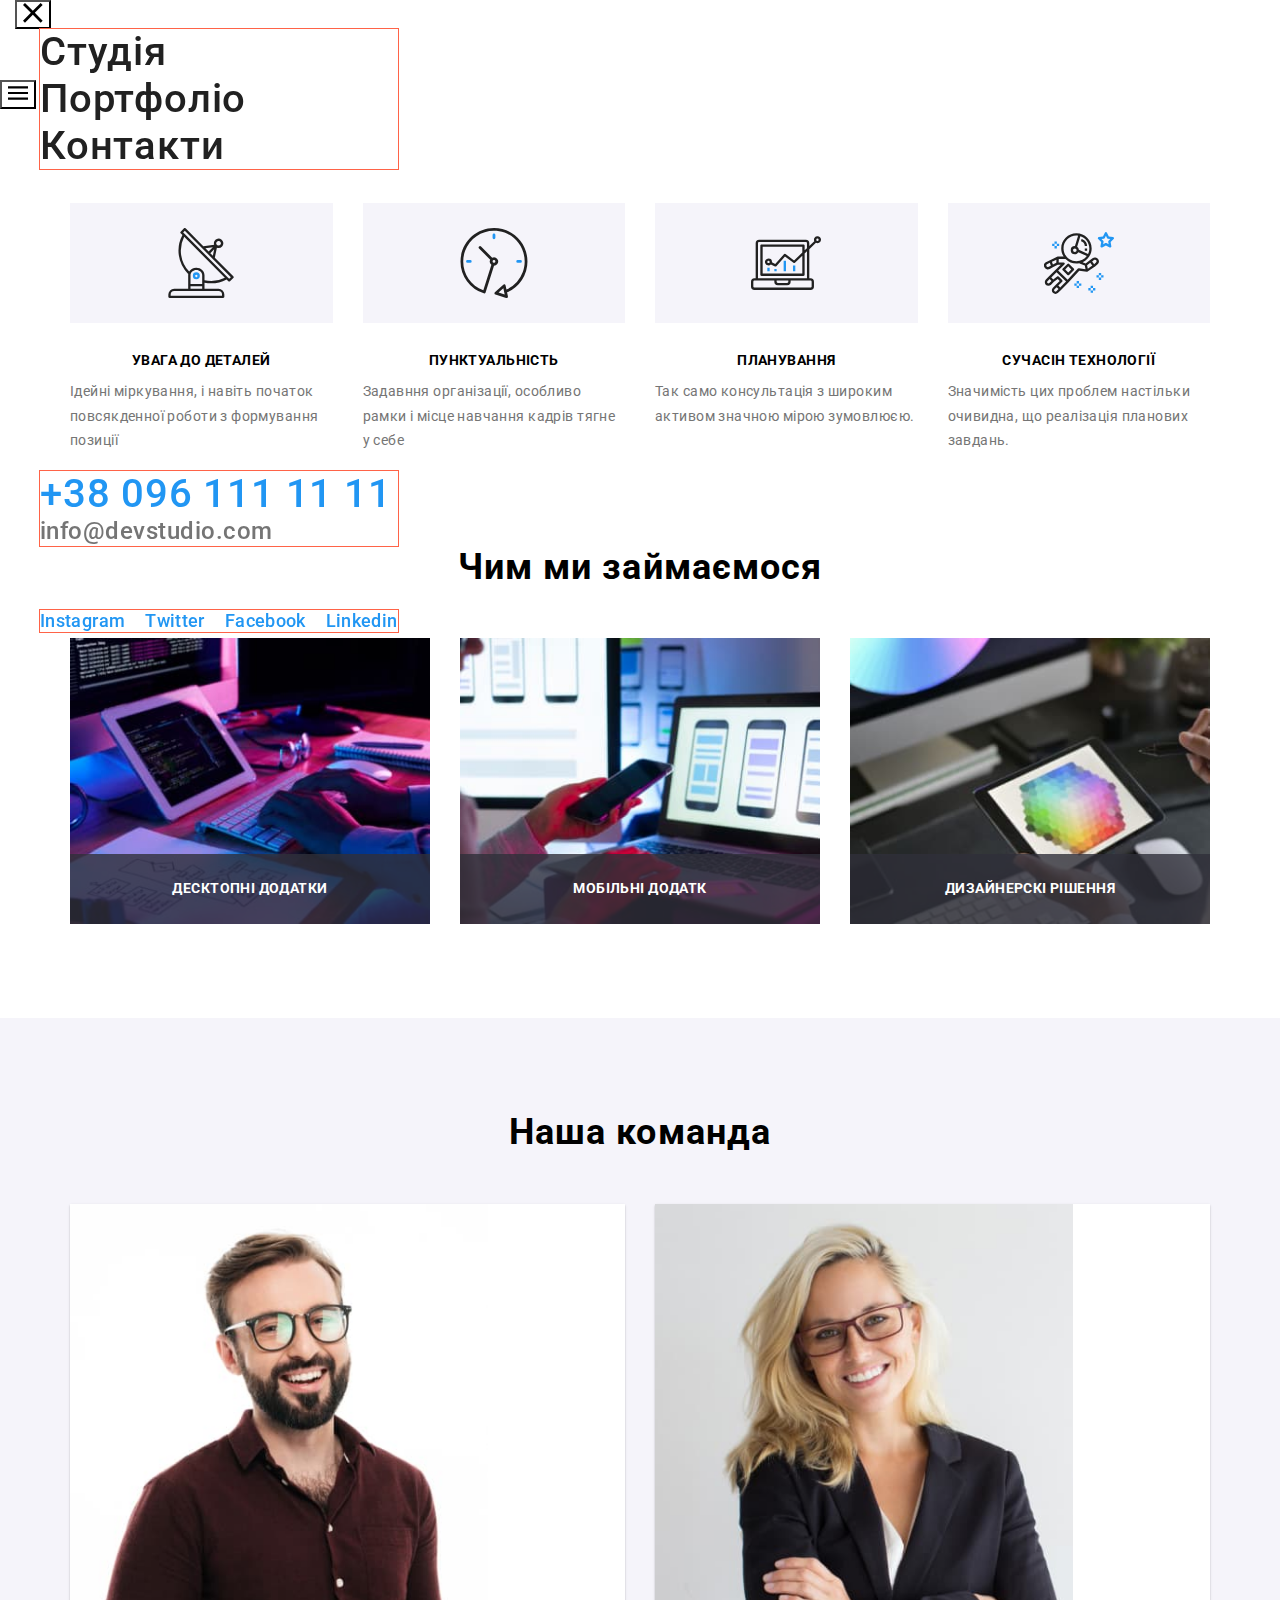
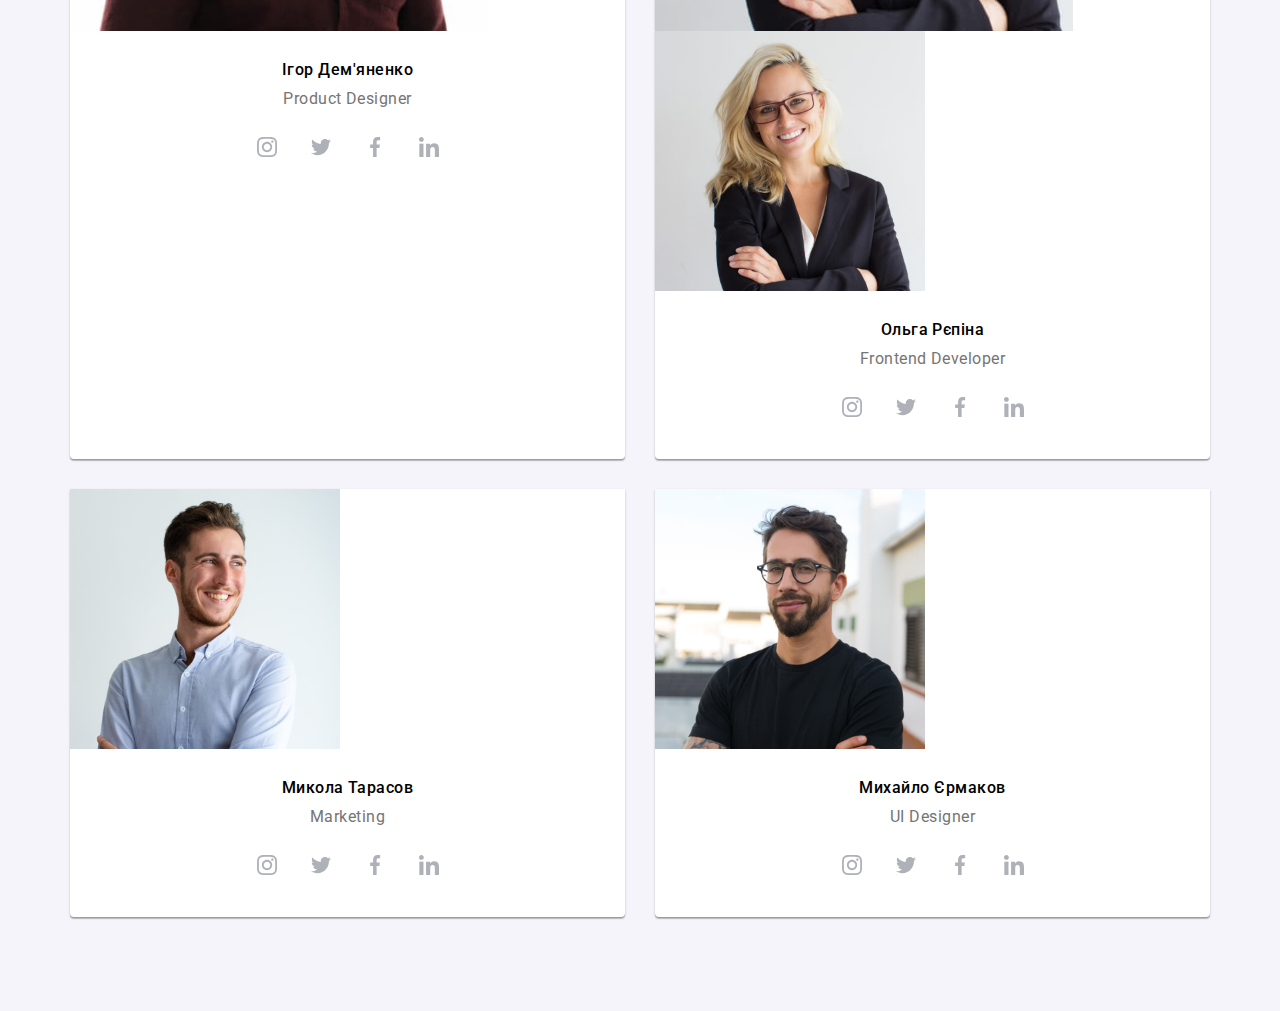
==== commit 8edb1da4: "+" ====
--- a/index.html
+++ b/index.html
@@ -61,10 +61,18 @@
       </div> -->
 
       <!-- <div class="mob-menu"> -->
-      <button type="button" class="menu-open-btn">O</button>
+      <button type="button" class="menu-open-btn">
+        <svg width="20px" height="20px">
+          <use href="./images/icon/sprite.svg#icon-menu_24px"></use>
+        </svg>
+      </button>
       <div class="mob-menu">
         <div class="mob-container">
-           <button type="button" class="menu-close-btn">X</button>
+           <button type="button" class="menu-close-btn">
+            <svg width="20px" height="20px">
+          <use href="./images/icon/sprite.svg#icon-close_24px"></use>
+        </svg>
+           </button>
            <div class="nav-conteiner">
              <ul class="mob-nav">
             <li class="mob-nav__item">
@@ -219,10 +227,10 @@
                   />
                  
                   <source srcset=" 
-                   ./images/mobil-foto/іgor-1x.jpg 1x, 
-                  ./images/mobil-foto/іgor-2x.jpg 2x
+                   ./images/desktop-foto/іgor-1x.jpg 1x, 
+                  ./images/desktop-foto/іgor-2x.jpg 2x
                   "
-                  media="(mix-width: 1200px)" />
+                  media="(max-width: 1200px)" />
               
                 <img
                 src="./images/avatar/igor.jpg"
@@ -273,7 +281,34 @@
                 </ul>
               </div>
             </li>
+
             <li class="items">
+              <picture>
+                <source 
+                 srcset=" 
+                   ./images/mobil-foto/olga-1x.jpg 1x, 
+                  ./images/mobil-foto/olga-2x.jpg 2x
+                  "
+                  media="(min-width: 450px)"/>
+                  
+                  <source 
+                  srcset="./images/tablet-foto/olga-1x-tablet.jpg 1x,
+                         ./images/tablet-foto/olga-2x-tablet.jpg 2x
+                  "
+                  media="(min-width: 768px)"
+                  />
+                 
+                  <source srcset=" 
+                   ./images/mobil-foto/olga-1x.jpg 1x, 
+                  ./images/mobil-foto/olga-2x.jpg 2x
+                  "
+                  media="(max-width: 1200px)" />
+              
+                <img
+                src="./images/avatar/olga.jpg"
+                alt="olga"
+                width="418"/>
+              </picture>
               <img
                 src="./images/avatar/olga.jpg"
                 alt="Ольга Репіна"
--- a/css/main.min.css
+++ b/css/main.min.css
@@ -1 +1 @@
-:root{--primart-text-color: #212121;--title-text-color: #757575;--accent-color: #2196f3;--futer-bg-color: #2f303a;--logo-color: #000000;--background-color: #fff;--background-color-team: #f5f4fa;--contener-color: #eeeee;--icon-color: #afb1b8;--items-shadow: #eeeeee}p,h1,h2,h3,h4,h5,h6,ul{margin:0;padding-left:0;padding-right:0;list-style:none}img{display:block;max-width:100%;height:auto}body{font-family:"Roboto",sans-serif;background-color:#fff;letter-spacing:.03em;font-style:normal;font-size:14px;padding-top:80px}.slogan{font-family:"Raleway";font-style:normal;font-weight:700;font-size:26px;line-height:1.19;letter-spacing:.03em;text-decoration:none;color:var(--logo-color);margin-right:0px}.logo{color:var(--accent-color)}.page-header{position:fixed;width:100%;z-index:2;top:0;left:0;min-width:80px;display:flex;align-items:center;border-bottom:1px solid #ececec;background-color:var(--background-color);transition:250ms cubic-bezier(0.4, 0, 0.2, 1)}.page-header__nav{font-weight:500;font-size:14px;line-height:1.14;margin-top:0%;margin-bottom:0%;display:flex;justify-content:center;align-items:center}.page-header>.container{display:flex}.main-nav{list-style:none;margin-top:0;margin-bottom:0;display:flex;margin-left:93px;gap:50px;display:none}.main-nav__item{gap:50px}.main-nav__link{text-decoration:none;font-weight:500;font-size:14px;line-height:1.14;color:var(--primart-text-color);padding-top:32px;padding-bottom:32px;position:relative;transition:color 250ms cubic-bezier(0.4, 0, 0.2, 1)}.main-nav__link.current::after{content:"";width:100%;left:0;bottom:0;border-radius:2px;outline:2px solid currentColor;position:absolute;transform:scaleX(1);transition:transform 250ms cubic-bezier(0.4, 0, 0.2, 1)}.main-nav__link:hover,.main-nav__link:focus{color:var(--accent-color)}.main-nav__link:hover::after{transform:scaleX(0)}.nav-contacts{display:flex;margin-top:0%;margin-left:auto;margin-bottom:0%;gap:50px;display:none}.nav-contacts__link{display:flex;align-items:center;font-weight:500;line-height:1.14;letter-spacing:.02em;color:var(--title-text-color);text-decoration:none;padding:32px 0;transition:color 250ms cubic-bezier(0.4, 0, 0.2, 1)}.nav-contacts__link:hover,.nav-contacts__link:focus{color:var(--accent-color)}.nav-contacts__icon{margin-right:10px;fill:currentColor}.nav-contacts__icon:hover,.nav-contacts__icon:focus{color:var(--accent-color)}.current{color:var(--accent-color)}.container{padding-right:15px;padding-left:15px;margin-left:auto;margin-right:auto;width:100%}@media screen and (min-width: 480px){.container{width:480px}}@media screen and (min-width: 768px){.container{width:768px}}@media screen and (min-width: 1170px){.container{width:1170px}}.section{padding-top:94px;padding-bottom:94px}.header-kontact{display:flex;margin-top:0%;margin-bottom:0%}.menu-open-btn{margin-right:auto;background-color:rgba(0,0,0,0)}.mob-menu{position:fixed;top:0;background-color:var(#ffffff);z-index:1;padding-top:0}.mob-container{width:100%;padding-left:15px;padding-right:15px;padding-top:0}.menu-close-btn{margin-left:auto;background-color:rgba(0,0,0,0)}.nav-conteiner{outline:1px solid tomato;margin-left:25px;margin-right:auto}.mob-nav__link{font-style:normal;font-weight:500;font-size:40px;line-height:1.17;letter-spacing:.02em;text-decoration:none;color:var(--primart-text-color)}.mob-contacts{outline:1px solid tomato;margin-top:302px;margin-left:25px}.mob-contacts__mail-link{font-style:normal;font-weight:500;font-size:24px;line-height:1.16;color:var(--title-text-color);letter-spacing:.02em;text-decoration:none}.mob-contacts__tel-link{font-style:normal;font-weight:500;font-size:40px;line-height:1.17;letter-spacing:.02em;text-decoration:none;color:var(--accent-color);text-decoration:none}.mob-footer-list{padding-top:64px;margin-left:25px}.mob-social-list{outline:1px solid tomato;display:flex;justify-content:center;gap:20px}.mob-social-media{font-style:normal;font-weight:500;font-size:18px;line-height:1.22;letter-spacing:.02em;color:var(--accent-color)}.hero{background-color:var(--futer-bg-color);text-align:center;margin-left:auto;margin-right:auto;padding:200px 0;background-image:linear-gradient(to right, rgba(47, 48, 58, 0.4), rgba(47, 48, 58, 0.4)),url(../images/pic/hero.jpg);max-width:1600px;height:600px;background-repeat:no-repeat;background-position:center;background-size:cover}.hero-title{font-weight:900;font-size:44px;line-height:1.36;letter-spacing:.06em;text-align:center;text-transform:uppercase;color:var(--background-color);margin-left:auto;margin-right:auto;width:696px}.hero-button{font-weight:700;font-size:16px;line-height:1.87;letter-spacing:.06em;color:var(--background-color);background-color:var(--accent-color);box-shadow:0px 4px 4px rgba(0,0,0,.15);border-radius:4px;margin-top:30px;padding:10px 32px;border:none;cursor:pointer}.visually-hidden{position:absolute;width:1px;height:1px;margin:-1px;border:0;padding:0;white-space:nowrap;-webkit-clip-path:inset(100%);clip-path:inset(100%);clip:rect(0 0 0 0);overflow:hidden}.visually-hidden__list{display:flex;flex-wrap:wrap;margin-top:0;margin-bottom:0px;gap:30px}.visually-hidden__items{list-style:none;box-sizing:border-box;max-width:450px;margin-top:0px;gap:30px;margin-left:auto;margin-right:auto}@media screen and (min-width: 768px){.visually-hidden__items{width:calc((100% - 60px)/2)}}@media screen and (min-width: 1170px){.visually-hidden__items{width:calc((100% - 90px)/4)}}.visually-hidden__items.antenna::before{display:block;content:"";height:120px;margin-bottom:30px;background-color:var(--background-color-team);background-image:url(../images/icon/antenna.svg);background-repeat:no-repeat;background-position:center}.visually-hidden__items.clock::before{display:block;content:"";height:120px;margin-bottom:30px;background-color:var(--background-color-team);background-image:url(../images/icon/clock.svg);background-repeat:no-repeat;background-position:center}.visually-hidden__items.diagrama::before{display:block;content:"";height:120px;margin-bottom:30px;background-color:var(--background-color-team);background-image:url(../images/icon/diagram.svg);background-repeat:no-repeat;background-position:center}.visually-hidden__items.astronaut::before{display:block;content:"";height:120px;margin-bottom:30px;background-color:var(--background-color-team);background-image:url(../images/icon/astronaut.svg);background-repeat:no-repeat;background-position:center}.caption{font-weight:700;font-size:14px;line-height:1.14;letter-spacing:.03em;margin-bottom:10px;box-sizing:border-box;text-transform:uppercase;text-align:center}.visually-hidden__text{font-weight:400;font-size:14px;line-height:1.75;letter-spacing:.03em;color:var(--title-text-color);margin-top:0;box-sizing:border-box}.work{padding-top:0}@media screen and (max-width: 1170px){.work{display:none}}.heading-work{font-weight:700;font-size:36px;line-height:1.16;letter-spacing:.03em;text-align:center;margin-bottom:50px}.work-list{display:flex;gap:30px;padding:0px;margin:0px;list-style:none}.product-work{position:relative}.product-work__text{font-weight:700;line-height:1.14;text-transform:uppercase;color:var(--background-color);position:absolute;bottom:0;width:100%;height:70px;display:flex;justify-content:center;align-items:center;background-color:rgba(47,48,58,.8)}.team{background-color:var(--background-color-team)}.team__heading{font-weight:700;font-size:36px;line-height:1.16;letter-spacing:.03em;text-align:center;margin-bottom:50px}.team__list{gap:30px;padding:0px;margin:0px;list-style:none;flex-wrap:wrap;display:flex}.items{flex-basis:calc((100% - 30px)/2);list-style:none;gap:30px;background:#fff;box-shadow:0px 1px 3px rgba(0,0,0,.12),0px 1px 1px rgba(0,0,0,.14),0px 2px 1px rgba(0,0,0,.2);border-radius:0px 0px 4px 4px;text-align:center}.team-cards{padding:30px 0}.names{font-weight:500;font-size:16px;line-height:1.18;letter-spacing:.03em;text-align:center;margin-bottom:10px}.desc{font-weight:400;font-size:16px;line-height:1.18;letter-spacing:.03em;color:var(--title-text-color);text-align:center}.team-cards__nav{display:flex;gap:10px;justify-content:center;margin-top:16px}.team-cards__link{width:44px;height:44px;display:flex;color:var(--icon-color);border-radius:50%;background-color:rgba(255,255,255,.1);justify-content:center;align-items:center;transition:color 250ms cubic-bezier(0.4, 0, 0.2, 1),background-color 250ms cubic-bezier(0.4, 0, 0.2, 1)}.team-cards__link:hover,.team-cards__link:focus{color:var(--background-color);background-color:var(--accent-color)}.teame-social-icon{fill:currentColor}.clients{padding:94px 0}.clients__firm{font-weight:700;font-size:36px;line-height:1.16;letter-spacing:.03em;text-align:center;margin-bottom:50px}.clients__list{display:flex;gap:30px}.clients__items{width:170px;height:92px}.clients__link{width:100%;height:100%;display:flex;color:var(--icon-color);border:1px solid var(--icon-color);justify-content:center;align-items:center;border-radius:4px;transition:color 250ms cubic-bezier(0.4, 0, 0.2, 1);border-color:250ms cubic-bezier(0.4, 0, 0.2, 1)}.clients__link:hover,.clients__link:focus{color:var(--accent-color);border-color:var(--accent-color)}.clients__icon{fill:currentColor}.footer{background-color:var(--futer-bg-color);padding:60px 0;display:flex}.footer>.container{display:flex;align-items:baseline}.footer__logo{margin-right:70px}.logo-footer{color:var(--background-color);margin-bottom:20px;display:block}.footer-adres__link{font-weight:400;font-size:14px;line-height:1.71;letter-spacing:.03em;text-decoration:none;font-style:normal;color:var(--background-color);display:inline block;padding-left:0px;transition:color 250ms cubic-bezier(0.4, 0, 0.2, 1)}.footer-adres__link:hover,.footer-adres__link:focus{color:var(--accent-color)}.footer-contact__link{font-weight:400;font-size:14px;line-height:1.71;letter-spacing:.03em;text-decoration:none;font-style:normal;color:rgba(255,255,255,.6);transition:color 250ms cubic-bezier(0.4, 0, 0.2, 1)}.footer-contact__link:hover,.footer-contact__link:focus{color:var(--accent-color)}.items-footer{margin-bottom:0px;padding-top:0px}.items-footer:not(:last-child){margin-bottom:9px}.icon-container{margin-top:12px;margin-right:auto}.icon-container__title{color:var(--background-color);font-family:"Roboto";font-style:normal;font-weight:700;line-height:1.14;letter-spacing:.03em;text-transform:uppercase;margin-bottom:20px}.icon-container__nav{display:flex;gap:10px;justify-content:center;margin-top:16px}.icon-container__link{width:44px;height:44px;display:flex;color:var(--background-color);border-radius:50%;background-color:rgba(255,255,255,.1);justify-content:center;align-items:center;transition:background-color 250ms cubic-bezier(0.4, 0, 0.2, 1)}.icon-container__link:hover,.icon-container__link:focus{color:var(--background-color);background-color:var(--accent-color)}.icon-container__svg{fill:currentColor}.social__form{display:flex}.social__email{width:358px;height:50px;margin-right:12px;border:1px solid rgba(255,255,255,.3);filter:drop-shadow(0px 4px 4px rgba(0, 0, 0, 0.15));border-radius:4px;outline:none;padding-left:15px;background-color:rgba(0,0,0,0);color:var(--background-color)}.social__btn-telgram{font-weight:700;font-size:16px;line-height:1.87;letter-spacing:.03em;background-color:var(--accent-color);color:var(--background-color);border-radius:4px;padding:10px 28px 10px 28px;border:none;cursor:pointer;margin:0;display:flex;justify-content:center;align-items:center}.social__icon-telegram{margin-left:10px}.nav-porfolio__list{display:flex;gap:8px;justify-content:center;margin-bottom:50px}.nav-porfolio__items{list-style:none;box-sizing:border-box;max-width:270px;margin-top:0px;gap:30px;background:#fff;box-shadow:0px 1px 3px rgba(0,0,0,.12),0px 1px 1px rgba(0,0,0,.14),0px 2px 1px rgba(0,0,0,.2);border-radius:0px 0px 4px 4px}.nav-porfolio__btn{font-family:"Roboto";font-weight:500;font-size:16px;line-height:1.62;letter-spacing:.03em;background-color:var(--background-color-team);color:var(--primart-text-color);border-radius:4px;border:none;cursor:pointer;padding:6px 22px;transition:color 250ms cubic-bezier(0.4, 0, 0.2, 1),background-color 250ms cubic-bezier(0.4, 0, 0.2, 1),box-shadow 250ms cubic-bezier(0.4, 0, 0.2, 1)}.nav-porfolio__btn:hover,.nav-porfolio__btn:focus{background-color:var(--accent-color);color:var(--background-color);box-shadow:0px 3px 1px rgba(0,0,0,.1),0px 1px 2px rgba(0,0,0,.08),0px 2px 2px rgba(0,0,0,.12)}.section-portfolio{display:flex;flex-wrap:wrap;margin-right:-30px;margin-bottom:-30px}.section-portfolio__items{width:370px;margin-right:30px;margin-bottom:30px}.section-portfolio__shadow{display:block;text-decoration:none;color:var(--primart-text-color);transition:color 250ms cubic-bezier(0.4, 0, 0.2, 1)}.section-portfolio__shadow:hover,.section-portfolio__shadow:focus{box-shadow:0px 1px 1px rgba(0,0,0,.12),0px 4px 4px rgba(0,0,0,.06),1px 4px 6px rgba(0,0,0,.16)}.section-portfolio__shadow:hover .product-text-action,.section-portfolio__shadow:focus .product-text-action{transform:translate(0);opacity:1}.product{position:relative;overflow:hidden}.product-text-action{position:absolute;bottom:0;right:0;padding:61px 24px;height:100%;width:100%;transition:250ms cubic-bezier(0.1, 0, 0.2, 1);opacity:250ms cubic-bezier(0.1, 0, 0.2, 1);background:rgba(33,150,243,.9);opacity:0;transform:translateY(100%)}.section-portfolio__shadow:hover .product-text-action .section-portfolio__shadow:focus .product-text-action{transform:translate(0);opacity:1}.items-porfolio:hover .product-text-action{opacity:1}.ptoduct:hover .product-text-action{transform:translateY(0)}.description-text{display:block;font-weight:400;font-size:18px;line-height:28px;color:var(--background-color)}.company{padding:20px 24px;border:1px solid #eee}.company-name{font-weight:700;font-size:18px;line-height:2;letter-spacing:.06em;margin-bottom:0px}.company-name__title{font-weight:400;font-size:16px;line-height:1.87;color:var(--title-text-color);margin-top:4px}.backdrop{position:fixed;top:0;left:0;width:100%;height:100%;background-color:rgba(0,0,0,.2);z-index:2;opacity:1;transition:opacity 250ms cubic-bezier(0.4, 0, 0.2, 1)}.backdrop.is-hidden{opacity:0;pointer-events:none}.modal{height:581px;width:528px;background-color:var(--background-color);position:absolute;top:50%;left:50%;transform:translate(-50%, -50%);padding:40px}.close-modal{position:absolute;cursor:pointer;top:8px;right:8px;width:30px;height:30px;border-radius:50%;border:1px solid rgba(0,0,0,.1);color:var(--primart-text-color);display:flex;justify-content:center;align-items:center;background-color:rgba(0,0,0,0);transition:border-color 250ms cubic-bezier(0.4, 0, 0.2, 1),color 250ms cubic-bezier(0.4, 0, 0.2, 1)}.close-modal:focus,.close-modal:hover{border-color:var(--accent-color);color:var(--accent-color)}.close-modal__svg{fill:currentColor;transition:250ms cubic-bezier(0.4, 0, 0.2, 1)}.modal-paragraph{font-weight:700;font-size:20px;line-height:1.15;letter-spacing:.03em;text-align:center;color:var(--primart-text-color);margin-bottom:12px}textarea{resize:none}.form-name{display:flex;flex-direction:column}.form-name label{font-weight:400;font-size:12px;line-height:1.16;letter-spacing:.01em;color:var(--title-text-color);margin-bottom:4px}.form-name input{width:100%;height:40px;margin:0;border:1px solid rgba(33,33,33,.2);border-radius:4px;outline:none;position:relative;padding-left:42px}.icon-input{position:relative;transition:250ms cubic-bezier(0.4, 0, 0.2, 1)}.icon-input:focus,.icon-input:hover{border-color:var(--accent-color);transition:color 250ms cubic-bezier(0.4, 0, 0.2, 1)}.icon-input:focus+svg,.icon-input:hover+svg{fill:var(--accent-color);transition:color 250ms cubic-bezier(0.4, 0, 0.2, 1)}.btn-form{font-weight:700;font-size:16px;line-height:1.87;letter-spacing:.03em;background-color:var(--accent-color);color:var(--background-color);border-radius:4px;margin-top:30px;border:none;cursor:pointer;padding:10px 52px;margin:0 auto;display:block;margin-top:30px}.icon-form{position:absolute;left:15px;top:50%;transform:translateY(-50%);fill:currentColor}.comment{width:100%;height:120px;border:1px solid rgba(33,33,33,.2);border-radius:4px;outline:none;transition:250ms cubic-bezier(0.4, 0, 0.2, 1);padding-left:16px;padding-top:12px}.comment:focus,.comment:hover{border-color:var(--accent-color);transition:250ms cubic-bezier(0.4, 0, 0.2, 1)}.checkbox{font-weight:400;font-size:1.71;letter-spacing:.03em;color:var(--title-text-color);display:flex;transition:250ms cubic-bezier(0.4, 0, 0.2, 1)}.contract{color:#2196f3;text-underline-offset:3px}.checkbox{display:flex;justify-content:center;transition:250ms cubic-bezier(0.4, 0, 0.2, 1)}.label-checkbox{padding-left:35px}.check-box{position:absolute;width:16px;height:15px;margin-left:-30px;background-image:url(../images/icon/checkbox-frame.svg);transition:250ms cubic-bezier(0.4, 0, 0.2, 1)}.input-checkbox:checked+.check-box{background-image:url(../images/icon/checkbox-ok.svg);background-color:var(--accent-color);border-radius:2px;background-position:center;background-repeat:no-repeat;transition:250ms cubic-bezier(0.4, 0, 0.2, 1)}.input-checkbox{position:absolute;-webkit-appearance:none;-moz-appearance:none;appearance:none}/*# sourceMappingURL=main.min.css.map */+:root{--primart-text-color: #212121;--title-text-color: #757575;--accent-color: #2196f3;--futer-bg-color: #2f303a;--logo-color: #000000;--background-color: #fff;--background-color-team: #f5f4fa;--contener-color: #eeeee;--icon-color: #afb1b8;--items-shadow: #eeeeee}p,h1,h2,h3,h4,h5,h6,ul{margin:0;padding-left:0;padding-right:0;list-style:none}img{display:block;max-width:100%;height:auto}body{font-family:"Roboto",sans-serif;background-color:#fff;letter-spacing:.03em;font-style:normal;font-size:14px;padding-top:80px}.slogan{font-family:"Raleway";font-style:normal;font-weight:700;font-size:26px;line-height:1.19;letter-spacing:.03em;text-decoration:none;color:var(--logo-color);margin-right:0px}.logo{color:var(--accent-color)}.page-header{position:fixed;width:100%;z-index:2;top:0;left:0;min-width:80px;display:flex;align-items:center;border-bottom:1px solid #ececec;background-color:var(--background-color);transition:250ms cubic-bezier(0.4, 0, 0.2, 1)}.page-header__nav{font-weight:500;font-size:14px;line-height:1.14;margin-top:0%;margin-bottom:0%;display:flex;justify-content:center;align-items:center}.page-header>.container{display:flex}.main-nav{list-style:none;margin-top:0;margin-bottom:0;display:flex;margin-left:93px;gap:50px;display:none}.main-nav__item{gap:50px}.main-nav__link{text-decoration:none;font-weight:500;font-size:14px;line-height:1.14;color:var(--primart-text-color);padding-top:32px;padding-bottom:32px;position:relative;transition:color 250ms cubic-bezier(0.4, 0, 0.2, 1)}.main-nav__link.current::after{content:"";width:100%;left:0;bottom:0;border-radius:2px;outline:2px solid currentColor;position:absolute;transform:scaleX(1);transition:transform 250ms cubic-bezier(0.4, 0, 0.2, 1)}.main-nav__link:hover,.main-nav__link:focus{color:var(--accent-color)}.main-nav__link:hover::after{transform:scaleX(0)}.nav-contacts{display:flex;margin-top:0%;margin-left:auto;margin-bottom:0%;gap:50px;display:none}.nav-contacts__link{display:flex;align-items:center;font-weight:500;line-height:1.14;letter-spacing:.02em;color:var(--title-text-color);text-decoration:none;padding:32px 0;transition:color 250ms cubic-bezier(0.4, 0, 0.2, 1)}.nav-contacts__link:hover,.nav-contacts__link:focus{color:var(--accent-color)}.nav-contacts__icon{margin-right:10px;fill:currentColor}.nav-contacts__icon:hover,.nav-contacts__icon:focus{color:var(--accent-color)}.current{color:var(--accent-color)}.container{padding-right:15px;padding-left:15px;margin-left:auto;margin-right:auto;width:100%}@media screen and (min-width: 480px){.container{width:480px}}@media screen and (min-width: 768px){.container{width:768px}}@media screen and (min-width: 1170px){.container{width:1170px}}.section{padding-top:94px;padding-bottom:94px}.header-kontact{display:flex;margin-top:0%;margin-bottom:0%}.menu-open-btn{margin-right:auto;background-color:rgba(0,0,0,0)}.menu-close-btn{margin-left:auto;background-color:rgba(0,0,0,0)}.mob-menu{position:fixed;top:0;background-color:var(#ffffff);z-index:1;padding-top:0}.mob-container{width:100%;padding-left:15px;padding-right:15px;padding-top:0}.nav-conteiner{outline:1px solid tomato;margin-left:25px;margin-right:auto}.mob-nav__link{font-style:normal;font-weight:500;font-size:40px;line-height:1.17;letter-spacing:.02em;text-decoration:none;color:var(--primart-text-color)}.mob-contacts{outline:1px solid tomato;margin-top:302px;margin-left:25px}.mob-contacts__mail-link{font-style:normal;font-weight:500;font-size:24px;line-height:1.16;color:var(--title-text-color);letter-spacing:.02em;text-decoration:none}.mob-contacts__tel-link{font-style:normal;font-weight:500;font-size:40px;line-height:1.17;letter-spacing:.02em;text-decoration:none;color:var(--accent-color);text-decoration:none}.mob-footer-list{padding-top:64px;margin-left:25px}.mob-social-list{outline:1px solid tomato;display:flex;justify-content:center;gap:20px}.mob-social-media{font-style:normal;font-weight:500;font-size:18px;line-height:1.22;letter-spacing:.02em;color:var(--accent-color)}.hero{background-color:var(--futer-bg-color);text-align:center;margin-left:auto;margin-right:auto;padding:200px 0;background-image:linear-gradient(to right, rgba(47, 48, 58, 0.4), rgba(47, 48, 58, 0.4)),url(../images/pic/hero.jpg);max-width:1600px;height:600px;background-repeat:no-repeat;background-position:center;background-size:cover}.hero-title{font-weight:900;font-size:44px;line-height:1.36;letter-spacing:.06em;text-align:center;text-transform:uppercase;color:var(--background-color);margin-left:auto;margin-right:auto;width:696px}.hero-button{font-weight:700;font-size:16px;line-height:1.87;letter-spacing:.06em;color:var(--background-color);background-color:var(--accent-color);box-shadow:0px 4px 4px rgba(0,0,0,.15);border-radius:4px;margin-top:30px;padding:10px 32px;border:none;cursor:pointer}.visually-hidden{position:absolute;width:1px;height:1px;margin:-1px;border:0;padding:0;white-space:nowrap;-webkit-clip-path:inset(100%);clip-path:inset(100%);clip:rect(0 0 0 0);overflow:hidden}.visually-hidden__list{display:flex;flex-wrap:wrap;margin-top:0;margin-bottom:0px;gap:30px}.visually-hidden__items{list-style:none;box-sizing:border-box;max-width:450px;margin-top:0px;gap:30px;margin-left:auto;margin-right:auto}@media screen and (min-width: 768px){.visually-hidden__items{width:calc((100% - 60px)/2)}}@media screen and (min-width: 1170px){.visually-hidden__items{width:calc((100% - 90px)/4)}}.visually-hidden__items.antenna::before{display:block;content:"";height:120px;margin-bottom:30px;background-color:var(--background-color-team);background-image:url(../images/icon/antenna.svg);background-repeat:no-repeat;background-position:center}.visually-hidden__items.clock::before{display:block;content:"";height:120px;margin-bottom:30px;background-color:var(--background-color-team);background-image:url(../images/icon/clock.svg);background-repeat:no-repeat;background-position:center}.visually-hidden__items.diagrama::before{display:block;content:"";height:120px;margin-bottom:30px;background-color:var(--background-color-team);background-image:url(../images/icon/diagram.svg);background-repeat:no-repeat;background-position:center}.visually-hidden__items.astronaut::before{display:block;content:"";height:120px;margin-bottom:30px;background-color:var(--background-color-team);background-image:url(../images/icon/astronaut.svg);background-repeat:no-repeat;background-position:center}.caption{font-weight:700;font-size:14px;line-height:1.14;letter-spacing:.03em;margin-bottom:10px;box-sizing:border-box;text-transform:uppercase;text-align:center}.visually-hidden__text{font-weight:400;font-size:14px;line-height:1.75;letter-spacing:.03em;color:var(--title-text-color);margin-top:0;box-sizing:border-box}.work{padding-top:0}@media screen and (max-width: 1170px){.work{display:none}}.heading-work{font-weight:700;font-size:36px;line-height:1.16;letter-spacing:.03em;text-align:center;margin-bottom:50px}.work-list{display:flex;gap:30px;padding:0px;margin:0px;list-style:none}.product-work{position:relative}.product-work__text{font-weight:700;line-height:1.14;text-transform:uppercase;color:var(--background-color);position:absolute;bottom:0;width:100%;height:70px;display:flex;justify-content:center;align-items:center;background-color:rgba(47,48,58,.8)}.team{background-color:var(--background-color-team)}.team__heading{font-weight:700;font-size:36px;line-height:1.16;letter-spacing:.03em;text-align:center;margin-bottom:50px}.team__list{gap:30px;padding:0px;margin:0px;list-style:none;flex-wrap:wrap;display:flex}.items{flex-basis:calc((100% - 30px)/2);list-style:none;gap:30px;background:#fff;box-shadow:0px 1px 3px rgba(0,0,0,.12),0px 1px 1px rgba(0,0,0,.14),0px 2px 1px rgba(0,0,0,.2);border-radius:0px 0px 4px 4px;text-align:center}.team-cards{padding:30px 0}.names{font-weight:500;font-size:16px;line-height:1.18;letter-spacing:.03em;text-align:center;margin-bottom:10px}.desc{font-weight:400;font-size:16px;line-height:1.18;letter-spacing:.03em;color:var(--title-text-color);text-align:center}.team-cards__nav{display:flex;gap:10px;justify-content:center;margin-top:16px}.team-cards__link{width:44px;height:44px;display:flex;color:var(--icon-color);border-radius:50%;background-color:rgba(255,255,255,.1);justify-content:center;align-items:center;transition:color 250ms cubic-bezier(0.4, 0, 0.2, 1),background-color 250ms cubic-bezier(0.4, 0, 0.2, 1)}.team-cards__link:hover,.team-cards__link:focus{color:var(--background-color);background-color:var(--accent-color)}.teame-social-icon{fill:currentColor}.clients{padding:94px 0}.clients__firm{font-weight:700;font-size:36px;line-height:1.16;letter-spacing:.03em;text-align:center;margin-bottom:50px}.clients__list{display:flex;gap:30px}.clients__items{width:170px;height:92px}.clients__link{width:100%;height:100%;display:flex;color:var(--icon-color);border:1px solid var(--icon-color);justify-content:center;align-items:center;border-radius:4px;transition:color 250ms cubic-bezier(0.4, 0, 0.2, 1);border-color:250ms cubic-bezier(0.4, 0, 0.2, 1)}.clients__link:hover,.clients__link:focus{color:var(--accent-color);border-color:var(--accent-color)}.clients__icon{fill:currentColor}.footer{background-color:var(--futer-bg-color);padding:60px 0;display:flex}.footer>.container{display:flex;align-items:baseline}.footer__logo{margin-right:70px}.logo-footer{color:var(--background-color);margin-bottom:20px;display:block}.footer-adres__link{font-weight:400;font-size:14px;line-height:1.71;letter-spacing:.03em;text-decoration:none;font-style:normal;color:var(--background-color);display:inline block;padding-left:0px;transition:color 250ms cubic-bezier(0.4, 0, 0.2, 1)}.footer-adres__link:hover,.footer-adres__link:focus{color:var(--accent-color)}.footer-contact__link{font-weight:400;font-size:14px;line-height:1.71;letter-spacing:.03em;text-decoration:none;font-style:normal;color:rgba(255,255,255,.6);transition:color 250ms cubic-bezier(0.4, 0, 0.2, 1)}.footer-contact__link:hover,.footer-contact__link:focus{color:var(--accent-color)}.items-footer{margin-bottom:0px;padding-top:0px}.items-footer:not(:last-child){margin-bottom:9px}.icon-container{margin-top:12px;margin-right:auto}.icon-container__title{color:var(--background-color);font-family:"Roboto";font-style:normal;font-weight:700;line-height:1.14;letter-spacing:.03em;text-transform:uppercase;margin-bottom:20px}.icon-container__nav{display:flex;gap:10px;justify-content:center;margin-top:16px}.icon-container__link{width:44px;height:44px;display:flex;color:var(--background-color);border-radius:50%;background-color:rgba(255,255,255,.1);justify-content:center;align-items:center;transition:background-color 250ms cubic-bezier(0.4, 0, 0.2, 1)}.icon-container__link:hover,.icon-container__link:focus{color:var(--background-color);background-color:var(--accent-color)}.icon-container__svg{fill:currentColor}.social__form{display:flex}.social__email{width:358px;height:50px;margin-right:12px;border:1px solid rgba(255,255,255,.3);filter:drop-shadow(0px 4px 4px rgba(0, 0, 0, 0.15));border-radius:4px;outline:none;padding-left:15px;background-color:rgba(0,0,0,0);color:var(--background-color)}.social__btn-telgram{font-weight:700;font-size:16px;line-height:1.87;letter-spacing:.03em;background-color:var(--accent-color);color:var(--background-color);border-radius:4px;padding:10px 28px 10px 28px;border:none;cursor:pointer;margin:0;display:flex;justify-content:center;align-items:center}.social__icon-telegram{margin-left:10px}.nav-porfolio__list{display:flex;gap:8px;justify-content:center;margin-bottom:50px}.nav-porfolio__items{list-style:none;box-sizing:border-box;max-width:270px;margin-top:0px;gap:30px;background:#fff;box-shadow:0px 1px 3px rgba(0,0,0,.12),0px 1px 1px rgba(0,0,0,.14),0px 2px 1px rgba(0,0,0,.2);border-radius:0px 0px 4px 4px}.nav-porfolio__btn{font-family:"Roboto";font-weight:500;font-size:16px;line-height:1.62;letter-spacing:.03em;background-color:var(--background-color-team);color:var(--primart-text-color);border-radius:4px;border:none;cursor:pointer;padding:6px 22px;transition:color 250ms cubic-bezier(0.4, 0, 0.2, 1),background-color 250ms cubic-bezier(0.4, 0, 0.2, 1),box-shadow 250ms cubic-bezier(0.4, 0, 0.2, 1)}.nav-porfolio__btn:hover,.nav-porfolio__btn:focus{background-color:var(--accent-color);color:var(--background-color);box-shadow:0px 3px 1px rgba(0,0,0,.1),0px 1px 2px rgba(0,0,0,.08),0px 2px 2px rgba(0,0,0,.12)}.section-portfolio{display:flex;flex-wrap:wrap;margin-right:-30px;margin-bottom:-30px}.section-portfolio__items{width:370px;margin-right:30px;margin-bottom:30px}.section-portfolio__shadow{display:block;text-decoration:none;color:var(--primart-text-color);transition:color 250ms cubic-bezier(0.4, 0, 0.2, 1)}.section-portfolio__shadow:hover,.section-portfolio__shadow:focus{box-shadow:0px 1px 1px rgba(0,0,0,.12),0px 4px 4px rgba(0,0,0,.06),1px 4px 6px rgba(0,0,0,.16)}.section-portfolio__shadow:hover .product-text-action,.section-portfolio__shadow:focus .product-text-action{transform:translate(0);opacity:1}.product{position:relative;overflow:hidden}.product-text-action{position:absolute;bottom:0;right:0;padding:61px 24px;height:100%;width:100%;transition:250ms cubic-bezier(0.1, 0, 0.2, 1);opacity:250ms cubic-bezier(0.1, 0, 0.2, 1);background:rgba(33,150,243,.9);opacity:0;transform:translateY(100%)}.section-portfolio__shadow:hover .product-text-action .section-portfolio__shadow:focus .product-text-action{transform:translate(0);opacity:1}.items-porfolio:hover .product-text-action{opacity:1}.ptoduct:hover .product-text-action{transform:translateY(0)}.description-text{display:block;font-weight:400;font-size:18px;line-height:28px;color:var(--background-color)}.company{padding:20px 24px;border:1px solid #eee}.company-name{font-weight:700;font-size:18px;line-height:2;letter-spacing:.06em;margin-bottom:0px}.company-name__title{font-weight:400;font-size:16px;line-height:1.87;color:var(--title-text-color);margin-top:4px}.backdrop{position:fixed;top:0;left:0;width:100%;height:100%;background-color:rgba(0,0,0,.2);z-index:2;opacity:1;transition:opacity 250ms cubic-bezier(0.4, 0, 0.2, 1)}.backdrop.is-hidden{opacity:0;pointer-events:none}.modal{height:581px;width:528px;background-color:var(--background-color);position:absolute;top:50%;left:50%;transform:translate(-50%, -50%);padding:40px}.close-modal{position:absolute;cursor:pointer;top:8px;right:8px;width:30px;height:30px;border-radius:50%;border:1px solid rgba(0,0,0,.1);color:var(--primart-text-color);display:flex;justify-content:center;align-items:center;background-color:rgba(0,0,0,0);transition:border-color 250ms cubic-bezier(0.4, 0, 0.2, 1),color 250ms cubic-bezier(0.4, 0, 0.2, 1)}.close-modal:focus,.close-modal:hover{border-color:var(--accent-color);color:var(--accent-color)}.close-modal__svg{fill:currentColor;transition:250ms cubic-bezier(0.4, 0, 0.2, 1)}.modal-paragraph{font-weight:700;font-size:20px;line-height:1.15;letter-spacing:.03em;text-align:center;color:var(--primart-text-color);margin-bottom:12px}textarea{resize:none}.form-name{display:flex;flex-direction:column}.form-name label{font-weight:400;font-size:12px;line-height:1.16;letter-spacing:.01em;color:var(--title-text-color);margin-bottom:4px}.form-name input{width:100%;height:40px;margin:0;border:1px solid rgba(33,33,33,.2);border-radius:4px;outline:none;position:relative;padding-left:42px}.icon-input{position:relative;transition:250ms cubic-bezier(0.4, 0, 0.2, 1)}.icon-input:focus,.icon-input:hover{border-color:var(--accent-color);transition:color 250ms cubic-bezier(0.4, 0, 0.2, 1)}.icon-input:focus+svg,.icon-input:hover+svg{fill:var(--accent-color);transition:color 250ms cubic-bezier(0.4, 0, 0.2, 1)}.btn-form{font-weight:700;font-size:16px;line-height:1.87;letter-spacing:.03em;background-color:var(--accent-color);color:var(--background-color);border-radius:4px;margin-top:30px;border:none;cursor:pointer;padding:10px 52px;margin:0 auto;display:block;margin-top:30px}.icon-form{position:absolute;left:15px;top:50%;transform:translateY(-50%);fill:currentColor}.comment{width:100%;height:120px;border:1px solid rgba(33,33,33,.2);border-radius:4px;outline:none;transition:250ms cubic-bezier(0.4, 0, 0.2, 1);padding-left:16px;padding-top:12px}.comment:focus,.comment:hover{border-color:var(--accent-color);transition:250ms cubic-bezier(0.4, 0, 0.2, 1)}.checkbox{font-weight:400;font-size:1.71;letter-spacing:.03em;color:var(--title-text-color);display:flex;transition:250ms cubic-bezier(0.4, 0, 0.2, 1)}.contract{color:#2196f3;text-underline-offset:3px}.checkbox{display:flex;justify-content:center;transition:250ms cubic-bezier(0.4, 0, 0.2, 1)}.label-checkbox{padding-left:35px}.check-box{position:absolute;width:16px;height:15px;margin-left:-30px;background-image:url(../images/icon/checkbox-frame.svg);transition:250ms cubic-bezier(0.4, 0, 0.2, 1)}.input-checkbox:checked+.check-box{background-image:url(../images/icon/checkbox-ok.svg);background-color:var(--accent-color);border-radius:2px;background-position:center;background-repeat:no-repeat;transition:250ms cubic-bezier(0.4, 0, 0.2, 1)}.input-checkbox{position:absolute;-webkit-appearance:none;-moz-appearance:none;appearance:none}/*# sourceMappingURL=main.min.css.map */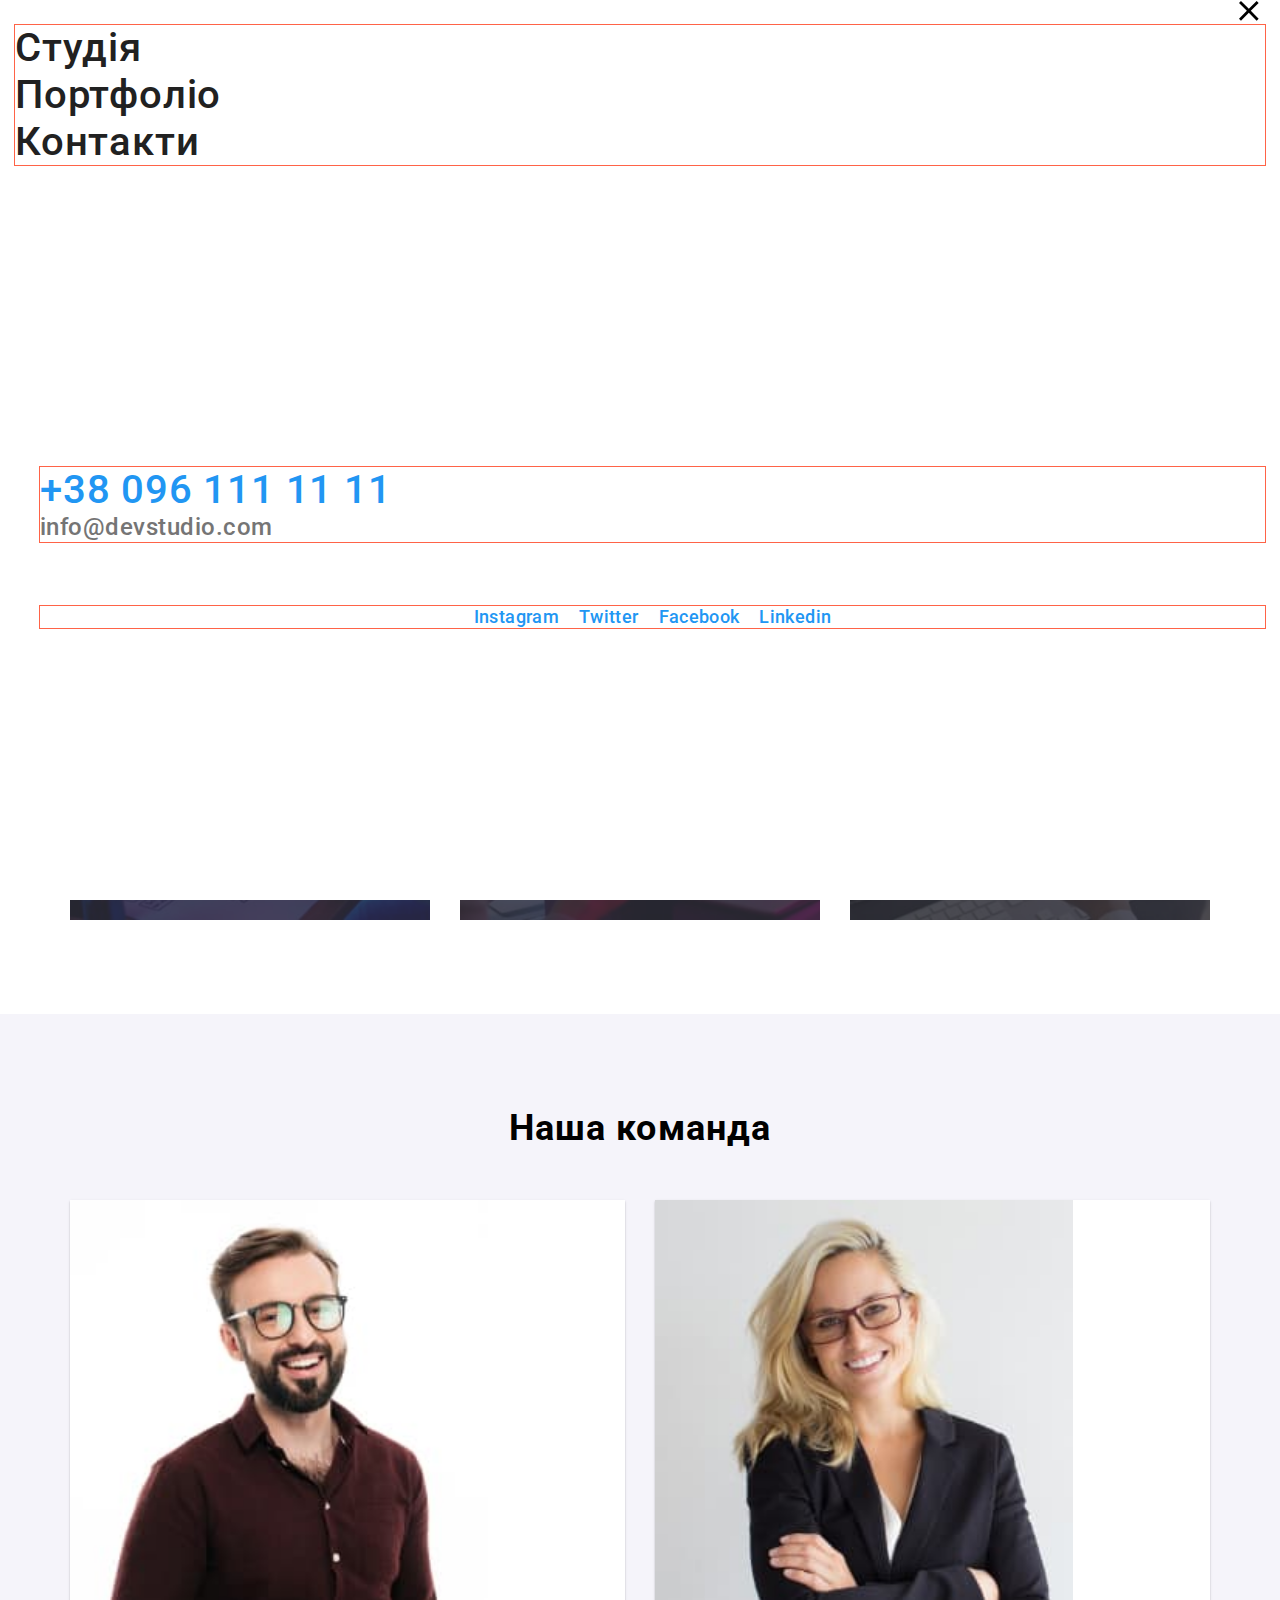
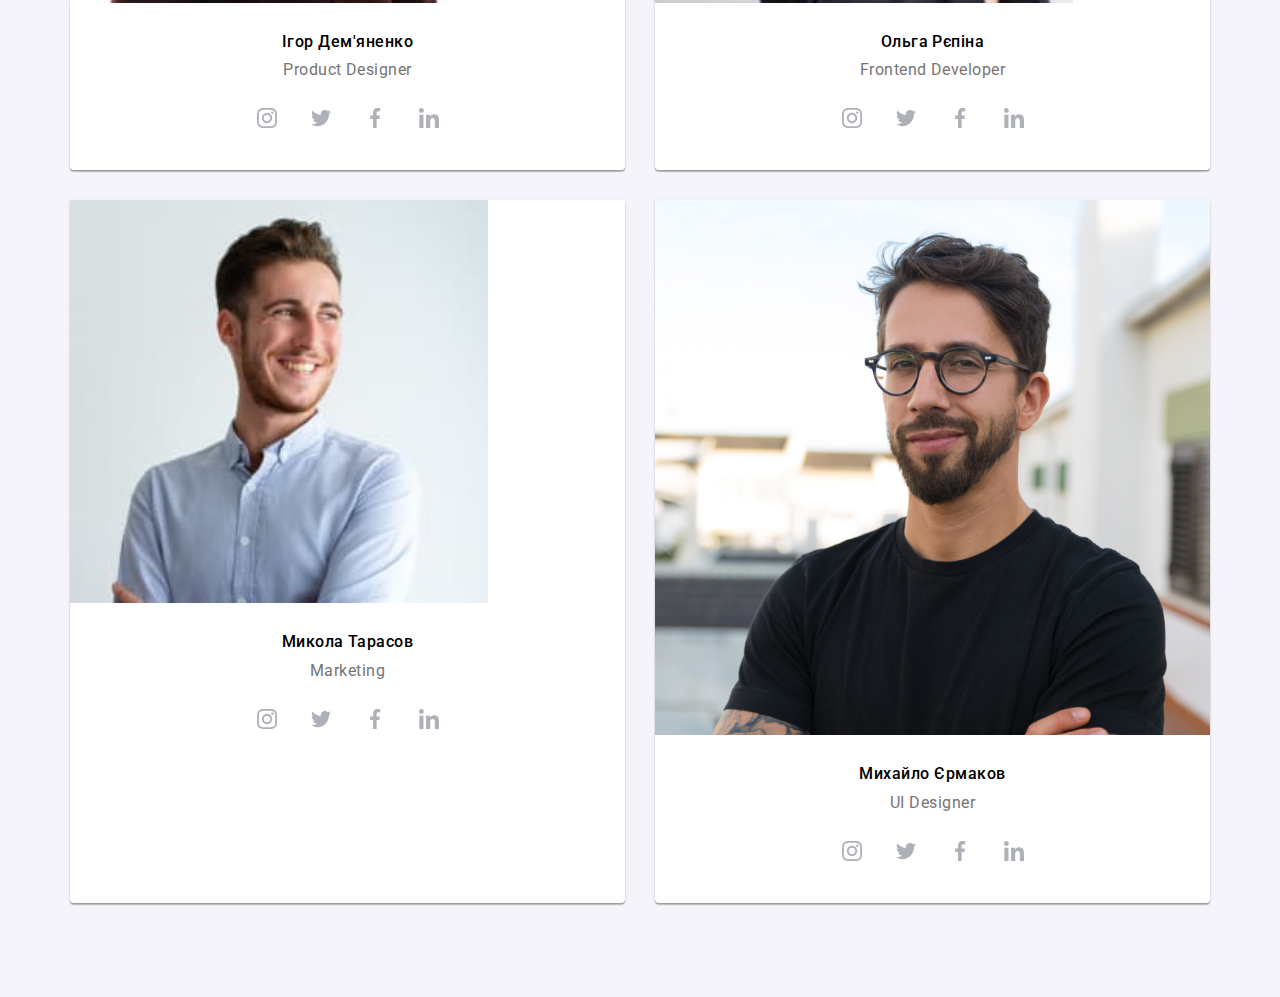
==== commit ace4c9fa: "+" ====
--- a/index.html
+++ b/index.html
@@ -103,10 +103,18 @@
         </div>
         <div class="mob-footer-list"> 
           <ul class="mob-social-list">
-          <li class="mob-social-media">Instagram</li>
-          <li class="mob-social-media">Twitter</li>
-          <li class="mob-social-media">Facebook</li>
-          <li class="mob-social-media">Linkedin</li>
+          <li class="mob-social-media">
+            <a href="@" class="mob-social-link">Instagram</a>
+            </li>
+          <li class="mob-social-media">
+            <a href="@" class="mob-social-link">Twitter</a>
+          </li>
+          <li class="mob-social-media">
+            <a href="@" class="mob-social-link">Facebook</a>
+          </li>
+          <li class="mob-social-media"><a href="@" class="mob-social-link">Linkedin
+           </a>
+          </li>
         </ul>
       </div>
        
@@ -212,26 +220,23 @@
           <ul class="team__list">
             <li class="items">
               <picture>
+                <source srcset=" 
+                   ./images/desktop-foto/igor-desktop-1x.jpg 1x, 
+                  ./images/desktop-foto/igor-desktop-2x.jpg 2x
+                  "
+                  media="(min-width: 1200px)" />
+                   <source 
+                  srcset="./images/tablet-foto/igor-1x-tablet.jpg 1x,
+                         ./images/tablet-foto/igor-2x-tablet.jpg 2x
+                  "
+                  media="(min-width: 768px)"
+                  />
                 <source 
                  srcset=" 
                    ./images/mobil-foto/іgor-1x.jpg 1x, 
                   ./images/mobil-foto/іgor-2x.jpg 2x
                   "
-                  media="(min-width: 450px)"/>
-                  
-                  <source 
-                  srcset="./images/tablet-foto/igor-1x-tablet.jpg 1x,
-                         ./images/tablet-foto/igor-2x-tablet.jpg 2x
-                  "
-                  media="(min-width: 768px)"
-                  />
-                 
-                  <source srcset=" 
-                   ./images/desktop-foto/іgor-1x.jpg 1x, 
-                  ./images/desktop-foto/іgor-2x.jpg 2x
-                  "
-                  media="(max-width: 1200px)" />
-              
+                  media="(max-width: 767px)"/>
                 <img
                 src="./images/avatar/igor.jpg"
                 alt="Ігор демяненко"
@@ -284,36 +289,29 @@
 
             <li class="items">
               <picture>
+                <source srcset=" 
+                   ./images/desktop-foto/olga-desktop-1x.jpg 1x, 
+                  ./images/desktop-foto/olga-desktop-2x.jpg 2x
+                  "
+                  media="(min-width: 1200px)" />
+                   <source 
+                  srcset="./images/tablet-foto/olga-1x-tablet.jpg 1x,
+                         ./images/tablet-foto/olga-2x-tablet.jpg 2x
+                  "
+                  media="(min-width: 768px)"
+                  />
                 <source 
                  srcset=" 
                    ./images/mobil-foto/olga-1x.jpg 1x, 
                   ./images/mobil-foto/olga-2x.jpg 2x
                   "
-                  media="(min-width: 450px)"/>
-                  
-                  <source 
-                  srcset="./images/tablet-foto/olga-1x-tablet.jpg 1x,
-                         ./images/tablet-foto/olga-2x-tablet.jpg 2x
-                  "
-                  media="(min-width: 768px)"
-                  />
-                 
-                  <source srcset=" 
-                   ./images/mobil-foto/olga-1x.jpg 1x, 
-                  ./images/mobil-foto/olga-2x.jpg 2x
-                  "
-                  media="(max-width: 1200px)" />
-              
+                  media="(max-width: 767px)"/>
                 <img
                 src="./images/avatar/olga.jpg"
                 alt="olga"
                 width="418"/>
               </picture>
-              <img
-                src="./images/avatar/olga.jpg"
-                alt="Ольга Репіна"
-                width="270"
-              />
+        
               <div class="team-cards">
                 <h3 class="names">Ольга Рєпіна</h3>
                 <p class="desc">Frontend Developer</p>
@@ -358,11 +356,30 @@
               </div>
             </li>
             <li class="items">
-              <img
+              <picture>
+                <source srcset=" 
+                   ./images/desktop-foto/nikol-desktop-1x.jpg 1x, 
+                  ./images/desktop-foto/nikol-desktop-2x.jpg 2x
+                  "
+                  media="(min-width: 1200px)" />
+                   <source 
+                  srcset="./images/tablet-foto/nikol-1x-tablet.jpg 1x,
+                         ./images/tablet-foto/nikol-2x-tablet.jpg 2x
+                  "
+                  media="(min-width: 768px)"
+                  />
+                <source 
+                 srcset=" 
+                   ./images/mobil-foto/nikol-1x.jpg 1x, 
+                  ./images/mobil-foto/nikol-2x.jpg 2x
+                  "
+                  media="(max-width: 767px)"/>
+                <img
                 src="./images/avatar/nikol.jpg"
                 alt="Микола Трарасов"
-                width="270"
-              />
+                width="418"/>
+              </picture>
+        
               <div class="team-cards">
                 <h3 class="names">Микола Тарасов</h3>
                 <p class="desc">Marketing</p>
@@ -407,11 +424,31 @@
               </div>
             </li>
             <li class="items">
-              <img
-                src="./images/avatar/michael.jpg"
-                alt="Михайло Єрмаков"
-                width="270"
-              />
+               <picture>
+                <source 
+                srcset=" 
+                  ./images/desktop-foto/mihal-desktop-1x.jpg 1x, 
+                  ./images/desktop-foto/mihal-desktop-2x.jpg 2x
+                  "
+                  media="(min-width: 1200px)" />
+                   <source 
+                  srcset="./images/tablet-foto/mihal-1x-tablet.jpg 1x,
+                         ./images/tablet-foto/mihal-2x-tablet.jpg 2x
+                  "
+                  media="(min-width: 768px)"
+                  />
+                <source 
+                 srcset=" 
+                   ./images/mobil-foto/mihal-1x.jpg 1x, 
+                  ./images/mobil-foto/mihal-2x.jpg 2x
+                  "
+                  media="(max-width: 767px)"/>
+                <img
+                  src="./images/avatar/michael.jpg"
+                alt="Михайло Єрмаков
+                width="450"/>
+              </picture>
+            
               <div class="team-cards">
                 <h3 class="names">Михайло Єрмаков</h3>
                 <p class="desc">UI Designer</p>
--- a/css/main.min.css
+++ b/css/main.min.css
@@ -1 +1 @@
-:root{--primart-text-color: #212121;--title-text-color: #757575;--accent-color: #2196f3;--futer-bg-color: #2f303a;--logo-color: #000000;--background-color: #fff;--background-color-team: #f5f4fa;--contener-color: #eeeee;--icon-color: #afb1b8;--items-shadow: #eeeeee}p,h1,h2,h3,h4,h5,h6,ul{margin:0;padding-left:0;padding-right:0;list-style:none}img{display:block;max-width:100%;height:auto}body{font-family:"Roboto",sans-serif;background-color:#fff;letter-spacing:.03em;font-style:normal;font-size:14px;padding-top:80px}.slogan{font-family:"Raleway";font-style:normal;font-weight:700;font-size:26px;line-height:1.19;letter-spacing:.03em;text-decoration:none;color:var(--logo-color);margin-right:0px}.logo{color:var(--accent-color)}.page-header{position:fixed;width:100%;z-index:2;top:0;left:0;min-width:80px;display:flex;align-items:center;border-bottom:1px solid #ececec;background-color:var(--background-color);transition:250ms cubic-bezier(0.4, 0, 0.2, 1)}.page-header__nav{font-weight:500;font-size:14px;line-height:1.14;margin-top:0%;margin-bottom:0%;display:flex;justify-content:center;align-items:center}.page-header>.container{display:flex}.main-nav{list-style:none;margin-top:0;margin-bottom:0;display:flex;margin-left:93px;gap:50px;display:none}.main-nav__item{gap:50px}.main-nav__link{text-decoration:none;font-weight:500;font-size:14px;line-height:1.14;color:var(--primart-text-color);padding-top:32px;padding-bottom:32px;position:relative;transition:color 250ms cubic-bezier(0.4, 0, 0.2, 1)}.main-nav__link.current::after{content:"";width:100%;left:0;bottom:0;border-radius:2px;outline:2px solid currentColor;position:absolute;transform:scaleX(1);transition:transform 250ms cubic-bezier(0.4, 0, 0.2, 1)}.main-nav__link:hover,.main-nav__link:focus{color:var(--accent-color)}.main-nav__link:hover::after{transform:scaleX(0)}.nav-contacts{display:flex;margin-top:0%;margin-left:auto;margin-bottom:0%;gap:50px;display:none}.nav-contacts__link{display:flex;align-items:center;font-weight:500;line-height:1.14;letter-spacing:.02em;color:var(--title-text-color);text-decoration:none;padding:32px 0;transition:color 250ms cubic-bezier(0.4, 0, 0.2, 1)}.nav-contacts__link:hover,.nav-contacts__link:focus{color:var(--accent-color)}.nav-contacts__icon{margin-right:10px;fill:currentColor}.nav-contacts__icon:hover,.nav-contacts__icon:focus{color:var(--accent-color)}.current{color:var(--accent-color)}.container{padding-right:15px;padding-left:15px;margin-left:auto;margin-right:auto;width:100%}@media screen and (min-width: 480px){.container{width:480px}}@media screen and (min-width: 768px){.container{width:768px}}@media screen and (min-width: 1170px){.container{width:1170px}}.section{padding-top:94px;padding-bottom:94px}.header-kontact{display:flex;margin-top:0%;margin-bottom:0%}.menu-open-btn{margin-right:auto;background-color:rgba(0,0,0,0)}.menu-close-btn{margin-left:auto;background-color:rgba(0,0,0,0)}.mob-menu{position:fixed;top:0;background-color:var(#ffffff);z-index:1;padding-top:0}.mob-container{width:100%;padding-left:15px;padding-right:15px;padding-top:0}.nav-conteiner{outline:1px solid tomato;margin-left:25px;margin-right:auto}.mob-nav__link{font-style:normal;font-weight:500;font-size:40px;line-height:1.17;letter-spacing:.02em;text-decoration:none;color:var(--primart-text-color)}.mob-contacts{outline:1px solid tomato;margin-top:302px;margin-left:25px}.mob-contacts__mail-link{font-style:normal;font-weight:500;font-size:24px;line-height:1.16;color:var(--title-text-color);letter-spacing:.02em;text-decoration:none}.mob-contacts__tel-link{font-style:normal;font-weight:500;font-size:40px;line-height:1.17;letter-spacing:.02em;text-decoration:none;color:var(--accent-color);text-decoration:none}.mob-footer-list{padding-top:64px;margin-left:25px}.mob-social-list{outline:1px solid tomato;display:flex;justify-content:center;gap:20px}.mob-social-media{font-style:normal;font-weight:500;font-size:18px;line-height:1.22;letter-spacing:.02em;color:var(--accent-color)}.hero{background-color:var(--futer-bg-color);text-align:center;margin-left:auto;margin-right:auto;padding:200px 0;background-image:linear-gradient(to right, rgba(47, 48, 58, 0.4), rgba(47, 48, 58, 0.4)),url(../images/pic/hero.jpg);max-width:1600px;height:600px;background-repeat:no-repeat;background-position:center;background-size:cover}.hero-title{font-weight:900;font-size:44px;line-height:1.36;letter-spacing:.06em;text-align:center;text-transform:uppercase;color:var(--background-color);margin-left:auto;margin-right:auto;width:696px}.hero-button{font-weight:700;font-size:16px;line-height:1.87;letter-spacing:.06em;color:var(--background-color);background-color:var(--accent-color);box-shadow:0px 4px 4px rgba(0,0,0,.15);border-radius:4px;margin-top:30px;padding:10px 32px;border:none;cursor:pointer}.visually-hidden{position:absolute;width:1px;height:1px;margin:-1px;border:0;padding:0;white-space:nowrap;-webkit-clip-path:inset(100%);clip-path:inset(100%);clip:rect(0 0 0 0);overflow:hidden}.visually-hidden__list{display:flex;flex-wrap:wrap;margin-top:0;margin-bottom:0px;gap:30px}.visually-hidden__items{list-style:none;box-sizing:border-box;max-width:450px;margin-top:0px;gap:30px;margin-left:auto;margin-right:auto}@media screen and (min-width: 768px){.visually-hidden__items{width:calc((100% - 60px)/2)}}@media screen and (min-width: 1170px){.visually-hidden__items{width:calc((100% - 90px)/4)}}.visually-hidden__items.antenna::before{display:block;content:"";height:120px;margin-bottom:30px;background-color:var(--background-color-team);background-image:url(../images/icon/antenna.svg);background-repeat:no-repeat;background-position:center}.visually-hidden__items.clock::before{display:block;content:"";height:120px;margin-bottom:30px;background-color:var(--background-color-team);background-image:url(../images/icon/clock.svg);background-repeat:no-repeat;background-position:center}.visually-hidden__items.diagrama::before{display:block;content:"";height:120px;margin-bottom:30px;background-color:var(--background-color-team);background-image:url(../images/icon/diagram.svg);background-repeat:no-repeat;background-position:center}.visually-hidden__items.astronaut::before{display:block;content:"";height:120px;margin-bottom:30px;background-color:var(--background-color-team);background-image:url(../images/icon/astronaut.svg);background-repeat:no-repeat;background-position:center}.caption{font-weight:700;font-size:14px;line-height:1.14;letter-spacing:.03em;margin-bottom:10px;box-sizing:border-box;text-transform:uppercase;text-align:center}.visually-hidden__text{font-weight:400;font-size:14px;line-height:1.75;letter-spacing:.03em;color:var(--title-text-color);margin-top:0;box-sizing:border-box}.work{padding-top:0}@media screen and (max-width: 1170px){.work{display:none}}.heading-work{font-weight:700;font-size:36px;line-height:1.16;letter-spacing:.03em;text-align:center;margin-bottom:50px}.work-list{display:flex;gap:30px;padding:0px;margin:0px;list-style:none}.product-work{position:relative}.product-work__text{font-weight:700;line-height:1.14;text-transform:uppercase;color:var(--background-color);position:absolute;bottom:0;width:100%;height:70px;display:flex;justify-content:center;align-items:center;background-color:rgba(47,48,58,.8)}.team{background-color:var(--background-color-team)}.team__heading{font-weight:700;font-size:36px;line-height:1.16;letter-spacing:.03em;text-align:center;margin-bottom:50px}.team__list{gap:30px;padding:0px;margin:0px;list-style:none;flex-wrap:wrap;display:flex}.items{flex-basis:calc((100% - 30px)/2);list-style:none;gap:30px;background:#fff;box-shadow:0px 1px 3px rgba(0,0,0,.12),0px 1px 1px rgba(0,0,0,.14),0px 2px 1px rgba(0,0,0,.2);border-radius:0px 0px 4px 4px;text-align:center}.team-cards{padding:30px 0}.names{font-weight:500;font-size:16px;line-height:1.18;letter-spacing:.03em;text-align:center;margin-bottom:10px}.desc{font-weight:400;font-size:16px;line-height:1.18;letter-spacing:.03em;color:var(--title-text-color);text-align:center}.team-cards__nav{display:flex;gap:10px;justify-content:center;margin-top:16px}.team-cards__link{width:44px;height:44px;display:flex;color:var(--icon-color);border-radius:50%;background-color:rgba(255,255,255,.1);justify-content:center;align-items:center;transition:color 250ms cubic-bezier(0.4, 0, 0.2, 1),background-color 250ms cubic-bezier(0.4, 0, 0.2, 1)}.team-cards__link:hover,.team-cards__link:focus{color:var(--background-color);background-color:var(--accent-color)}.teame-social-icon{fill:currentColor}.clients{padding:94px 0}.clients__firm{font-weight:700;font-size:36px;line-height:1.16;letter-spacing:.03em;text-align:center;margin-bottom:50px}.clients__list{display:flex;gap:30px}.clients__items{width:170px;height:92px}.clients__link{width:100%;height:100%;display:flex;color:var(--icon-color);border:1px solid var(--icon-color);justify-content:center;align-items:center;border-radius:4px;transition:color 250ms cubic-bezier(0.4, 0, 0.2, 1);border-color:250ms cubic-bezier(0.4, 0, 0.2, 1)}.clients__link:hover,.clients__link:focus{color:var(--accent-color);border-color:var(--accent-color)}.clients__icon{fill:currentColor}.footer{background-color:var(--futer-bg-color);padding:60px 0;display:flex}.footer>.container{display:flex;align-items:baseline}.footer__logo{margin-right:70px}.logo-footer{color:var(--background-color);margin-bottom:20px;display:block}.footer-adres__link{font-weight:400;font-size:14px;line-height:1.71;letter-spacing:.03em;text-decoration:none;font-style:normal;color:var(--background-color);display:inline block;padding-left:0px;transition:color 250ms cubic-bezier(0.4, 0, 0.2, 1)}.footer-adres__link:hover,.footer-adres__link:focus{color:var(--accent-color)}.footer-contact__link{font-weight:400;font-size:14px;line-height:1.71;letter-spacing:.03em;text-decoration:none;font-style:normal;color:rgba(255,255,255,.6);transition:color 250ms cubic-bezier(0.4, 0, 0.2, 1)}.footer-contact__link:hover,.footer-contact__link:focus{color:var(--accent-color)}.items-footer{margin-bottom:0px;padding-top:0px}.items-footer:not(:last-child){margin-bottom:9px}.icon-container{margin-top:12px;margin-right:auto}.icon-container__title{color:var(--background-color);font-family:"Roboto";font-style:normal;font-weight:700;line-height:1.14;letter-spacing:.03em;text-transform:uppercase;margin-bottom:20px}.icon-container__nav{display:flex;gap:10px;justify-content:center;margin-top:16px}.icon-container__link{width:44px;height:44px;display:flex;color:var(--background-color);border-radius:50%;background-color:rgba(255,255,255,.1);justify-content:center;align-items:center;transition:background-color 250ms cubic-bezier(0.4, 0, 0.2, 1)}.icon-container__link:hover,.icon-container__link:focus{color:var(--background-color);background-color:var(--accent-color)}.icon-container__svg{fill:currentColor}.social__form{display:flex}.social__email{width:358px;height:50px;margin-right:12px;border:1px solid rgba(255,255,255,.3);filter:drop-shadow(0px 4px 4px rgba(0, 0, 0, 0.15));border-radius:4px;outline:none;padding-left:15px;background-color:rgba(0,0,0,0);color:var(--background-color)}.social__btn-telgram{font-weight:700;font-size:16px;line-height:1.87;letter-spacing:.03em;background-color:var(--accent-color);color:var(--background-color);border-radius:4px;padding:10px 28px 10px 28px;border:none;cursor:pointer;margin:0;display:flex;justify-content:center;align-items:center}.social__icon-telegram{margin-left:10px}.nav-porfolio__list{display:flex;gap:8px;justify-content:center;margin-bottom:50px}.nav-porfolio__items{list-style:none;box-sizing:border-box;max-width:270px;margin-top:0px;gap:30px;background:#fff;box-shadow:0px 1px 3px rgba(0,0,0,.12),0px 1px 1px rgba(0,0,0,.14),0px 2px 1px rgba(0,0,0,.2);border-radius:0px 0px 4px 4px}.nav-porfolio__btn{font-family:"Roboto";font-weight:500;font-size:16px;line-height:1.62;letter-spacing:.03em;background-color:var(--background-color-team);color:var(--primart-text-color);border-radius:4px;border:none;cursor:pointer;padding:6px 22px;transition:color 250ms cubic-bezier(0.4, 0, 0.2, 1),background-color 250ms cubic-bezier(0.4, 0, 0.2, 1),box-shadow 250ms cubic-bezier(0.4, 0, 0.2, 1)}.nav-porfolio__btn:hover,.nav-porfolio__btn:focus{background-color:var(--accent-color);color:var(--background-color);box-shadow:0px 3px 1px rgba(0,0,0,.1),0px 1px 2px rgba(0,0,0,.08),0px 2px 2px rgba(0,0,0,.12)}.section-portfolio{display:flex;flex-wrap:wrap;margin-right:-30px;margin-bottom:-30px}.section-portfolio__items{width:370px;margin-right:30px;margin-bottom:30px}.section-portfolio__shadow{display:block;text-decoration:none;color:var(--primart-text-color);transition:color 250ms cubic-bezier(0.4, 0, 0.2, 1)}.section-portfolio__shadow:hover,.section-portfolio__shadow:focus{box-shadow:0px 1px 1px rgba(0,0,0,.12),0px 4px 4px rgba(0,0,0,.06),1px 4px 6px rgba(0,0,0,.16)}.section-portfolio__shadow:hover .product-text-action,.section-portfolio__shadow:focus .product-text-action{transform:translate(0);opacity:1}.product{position:relative;overflow:hidden}.product-text-action{position:absolute;bottom:0;right:0;padding:61px 24px;height:100%;width:100%;transition:250ms cubic-bezier(0.1, 0, 0.2, 1);opacity:250ms cubic-bezier(0.1, 0, 0.2, 1);background:rgba(33,150,243,.9);opacity:0;transform:translateY(100%)}.section-portfolio__shadow:hover .product-text-action .section-portfolio__shadow:focus .product-text-action{transform:translate(0);opacity:1}.items-porfolio:hover .product-text-action{opacity:1}.ptoduct:hover .product-text-action{transform:translateY(0)}.description-text{display:block;font-weight:400;font-size:18px;line-height:28px;color:var(--background-color)}.company{padding:20px 24px;border:1px solid #eee}.company-name{font-weight:700;font-size:18px;line-height:2;letter-spacing:.06em;margin-bottom:0px}.company-name__title{font-weight:400;font-size:16px;line-height:1.87;color:var(--title-text-color);margin-top:4px}.backdrop{position:fixed;top:0;left:0;width:100%;height:100%;background-color:rgba(0,0,0,.2);z-index:2;opacity:1;transition:opacity 250ms cubic-bezier(0.4, 0, 0.2, 1)}.backdrop.is-hidden{opacity:0;pointer-events:none}.modal{height:581px;width:528px;background-color:var(--background-color);position:absolute;top:50%;left:50%;transform:translate(-50%, -50%);padding:40px}.close-modal{position:absolute;cursor:pointer;top:8px;right:8px;width:30px;height:30px;border-radius:50%;border:1px solid rgba(0,0,0,.1);color:var(--primart-text-color);display:flex;justify-content:center;align-items:center;background-color:rgba(0,0,0,0);transition:border-color 250ms cubic-bezier(0.4, 0, 0.2, 1),color 250ms cubic-bezier(0.4, 0, 0.2, 1)}.close-modal:focus,.close-modal:hover{border-color:var(--accent-color);color:var(--accent-color)}.close-modal__svg{fill:currentColor;transition:250ms cubic-bezier(0.4, 0, 0.2, 1)}.modal-paragraph{font-weight:700;font-size:20px;line-height:1.15;letter-spacing:.03em;text-align:center;color:var(--primart-text-color);margin-bottom:12px}textarea{resize:none}.form-name{display:flex;flex-direction:column}.form-name label{font-weight:400;font-size:12px;line-height:1.16;letter-spacing:.01em;color:var(--title-text-color);margin-bottom:4px}.form-name input{width:100%;height:40px;margin:0;border:1px solid rgba(33,33,33,.2);border-radius:4px;outline:none;position:relative;padding-left:42px}.icon-input{position:relative;transition:250ms cubic-bezier(0.4, 0, 0.2, 1)}.icon-input:focus,.icon-input:hover{border-color:var(--accent-color);transition:color 250ms cubic-bezier(0.4, 0, 0.2, 1)}.icon-input:focus+svg,.icon-input:hover+svg{fill:var(--accent-color);transition:color 250ms cubic-bezier(0.4, 0, 0.2, 1)}.btn-form{font-weight:700;font-size:16px;line-height:1.87;letter-spacing:.03em;background-color:var(--accent-color);color:var(--background-color);border-radius:4px;margin-top:30px;border:none;cursor:pointer;padding:10px 52px;margin:0 auto;display:block;margin-top:30px}.icon-form{position:absolute;left:15px;top:50%;transform:translateY(-50%);fill:currentColor}.comment{width:100%;height:120px;border:1px solid rgba(33,33,33,.2);border-radius:4px;outline:none;transition:250ms cubic-bezier(0.4, 0, 0.2, 1);padding-left:16px;padding-top:12px}.comment:focus,.comment:hover{border-color:var(--accent-color);transition:250ms cubic-bezier(0.4, 0, 0.2, 1)}.checkbox{font-weight:400;font-size:1.71;letter-spacing:.03em;color:var(--title-text-color);display:flex;transition:250ms cubic-bezier(0.4, 0, 0.2, 1)}.contract{color:#2196f3;text-underline-offset:3px}.checkbox{display:flex;justify-content:center;transition:250ms cubic-bezier(0.4, 0, 0.2, 1)}.label-checkbox{padding-left:35px}.check-box{position:absolute;width:16px;height:15px;margin-left:-30px;background-image:url(../images/icon/checkbox-frame.svg);transition:250ms cubic-bezier(0.4, 0, 0.2, 1)}.input-checkbox:checked+.check-box{background-image:url(../images/icon/checkbox-ok.svg);background-color:var(--accent-color);border-radius:2px;background-position:center;background-repeat:no-repeat;transition:250ms cubic-bezier(0.4, 0, 0.2, 1)}.input-checkbox{position:absolute;-webkit-appearance:none;-moz-appearance:none;appearance:none}/*# sourceMappingURL=main.min.css.map */+:root{--primart-text-color: #212121;--title-text-color: #757575;--accent-color: #2196f3;--futer-bg-color: #2f303a;--logo-color: #000000;--background-color: #fff;--background-color-team: #f5f4fa;--contener-color: #eeeee;--icon-color: #afb1b8;--items-shadow: #eeeeee}p,h1,h2,h3,h4,h5,h6,ul{margin:0;padding-left:0;padding-right:0;list-style:none}img{display:block;max-width:100%;height:auto}body{font-family:"Roboto",sans-serif;background-color:#fff;letter-spacing:.03em;font-style:normal;font-size:14px;padding-top:80px}.slogan{font-family:"Raleway";font-style:normal;font-weight:700;font-size:26px;line-height:1.19;letter-spacing:.03em;text-decoration:none;color:var(--logo-color);margin-right:0px}.logo{color:var(--accent-color)}.page-header{position:fixed;width:100%;z-index:2;top:0;left:0;min-width:80px;display:flex;align-items:center;border-bottom:1px solid #ececec;background-color:var(--background-color);transition:250ms cubic-bezier(0.4, 0, 0.2, 1)}.page-header__nav{font-weight:500;font-size:14px;line-height:1.14;margin-top:0%;margin-bottom:0%;display:flex;justify-content:center;align-items:center;display:none}.page-header>.container{display:flex}.main-nav{list-style:none;margin-top:0;margin-bottom:0;display:flex;margin-left:93px;gap:50px;display:none}.main-nav__item{gap:50px}.main-nav__link{text-decoration:none;font-weight:500;font-size:14px;line-height:1.14;color:var(--primart-text-color);padding-top:32px;padding-bottom:32px;position:relative;transition:color 250ms cubic-bezier(0.4, 0, 0.2, 1)}.main-nav__link.current::after{content:"";width:100%;left:0;bottom:0;border-radius:2px;outline:2px solid currentColor;position:absolute;transform:scaleX(1);transition:transform 250ms cubic-bezier(0.4, 0, 0.2, 1)}.main-nav__link:hover,.main-nav__link:focus{color:var(--accent-color)}.main-nav__link:hover::after{transform:scaleX(0)}.nav-contacts{display:flex;margin-top:0%;margin-left:auto;margin-bottom:0%;gap:50px;display:none}.nav-contacts__link{display:flex;align-items:center;font-weight:500;line-height:1.14;letter-spacing:.02em;color:var(--title-text-color);text-decoration:none;padding:32px 0;transition:color 250ms cubic-bezier(0.4, 0, 0.2, 1)}.nav-contacts__link:hover,.nav-contacts__link:focus{color:var(--accent-color)}.nav-contacts__icon{margin-right:10px;fill:currentColor}.nav-contacts__icon:hover,.nav-contacts__icon:focus{color:var(--accent-color)}.current{color:var(--accent-color)}.container{padding-right:15px;padding-left:15px;margin-left:auto;margin-right:auto;width:100%}@media screen and (min-width: 480px){.container{width:480px}}@media screen and (min-width: 768px){.container{width:768px}}@media screen and (min-width: 1170px){.container{width:1170px}}.section{padding-top:94px;padding-bottom:94px}.header-kontact{display:flex;margin-top:0%;margin-bottom:0%}.menu-open-btn{margin-left:auto;background-color:rgba(0,0,0,0);border:none}.menu-close-btn{display:block;margin-left:auto;background-color:rgba(0,0,0,0);border:none}.mob-menu{position:fixed;top:0;background-color:var(--background-color);width:100vw;height:100vh;z-index:1;padding-top:0}.mob-container{width:100%;padding-left:15px;padding-right:15px;padding-top:0}.nav-conteiner{outline:1px solid tomato;margin-right:auto}.mob-nav__link{font-style:normal;font-weight:500;font-size:40px;line-height:1.17;letter-spacing:.02em;text-decoration:none;color:var(--primart-text-color)}.mob-contacts{outline:1px solid tomato;margin-top:302px;margin-left:25px}.mob-contacts__mail-link{font-style:normal;font-weight:500;font-size:24px;line-height:1.16;color:var(--title-text-color);letter-spacing:.02em;text-decoration:none}.mob-contacts__tel-link{font-style:normal;font-weight:500;font-size:40px;line-height:1.17;letter-spacing:.02em;text-decoration:none;color:var(--accent-color);text-decoration:none}.mob-footer-list{padding-top:64px;margin-left:25px}.mob-social-list{outline:1px solid tomato;display:flex;justify-content:center;gap:20px}.mob-social-media{font-style:normal;font-weight:500;font-size:18px;line-height:1.22;letter-spacing:.02em;color:var(--accent-color)}.mob-social-link{font-style:normal;font-weight:500;font-size:18px;line-height:1.22;letter-spacing:.02em;color:var(--accent-color);text-decoration:none}.hero{background-color:var(--futer-bg-color);text-align:center;margin-left:auto;margin-right:auto;padding:200px 0;background-image:linear-gradient(to right, rgba(47, 48, 58, 0.4), rgba(47, 48, 58, 0.4)),url(../images/pic/hero.jpg);max-width:1600px;height:600px;background-repeat:no-repeat;background-position:center;background-size:cover}.hero-title{font-weight:900;font-size:44px;line-height:1.36;letter-spacing:.06em;text-align:center;text-transform:uppercase;color:var(--background-color);margin-left:auto;margin-right:auto;width:696px}.hero-button{font-weight:700;font-size:16px;line-height:1.87;letter-spacing:.06em;color:var(--background-color);background-color:var(--accent-color);box-shadow:0px 4px 4px rgba(0,0,0,.15);border-radius:4px;margin-top:30px;padding:10px 32px;border:none;cursor:pointer}.visually-hidden{position:absolute;width:1px;height:1px;margin:-1px;border:0;padding:0;white-space:nowrap;-webkit-clip-path:inset(100%);clip-path:inset(100%);clip:rect(0 0 0 0);overflow:hidden}.visually-hidden__list{display:flex;flex-wrap:wrap;margin-top:0;margin-bottom:0px;gap:30px}.visually-hidden__items{list-style:none;box-sizing:border-box;max-width:450px;margin-top:0px;gap:30px;margin-left:auto;margin-right:auto}@media screen and (min-width: 768px){.visually-hidden__items{width:calc((100% - 60px)/2)}}@media screen and (min-width: 1170px){.visually-hidden__items{width:calc((100% - 90px)/4)}}.visually-hidden__items.antenna::before{display:block;content:"";height:120px;margin-bottom:30px;background-color:var(--background-color-team);background-image:url(../images/icon/antenna.svg);background-repeat:no-repeat;background-position:center}.visually-hidden__items.clock::before{display:block;content:"";height:120px;margin-bottom:30px;background-color:var(--background-color-team);background-image:url(../images/icon/clock.svg);background-repeat:no-repeat;background-position:center}.visually-hidden__items.diagrama::before{display:block;content:"";height:120px;margin-bottom:30px;background-color:var(--background-color-team);background-image:url(../images/icon/diagram.svg);background-repeat:no-repeat;background-position:center}.visually-hidden__items.astronaut::before{display:block;content:"";height:120px;margin-bottom:30px;background-color:var(--background-color-team);background-image:url(../images/icon/astronaut.svg);background-repeat:no-repeat;background-position:center}.caption{font-weight:700;font-size:14px;line-height:1.14;letter-spacing:.03em;margin-bottom:10px;box-sizing:border-box;text-transform:uppercase;text-align:center}.visually-hidden__text{font-weight:400;font-size:14px;line-height:1.75;letter-spacing:.03em;color:var(--title-text-color);margin-top:0;box-sizing:border-box}.work{padding-top:0}@media screen and (max-width: 1170px){.work{display:none}}.heading-work{font-weight:700;font-size:36px;line-height:1.16;letter-spacing:.03em;text-align:center;margin-bottom:50px}.work-list{display:flex;gap:30px;padding:0px;margin:0px;list-style:none}.product-work{position:relative}.product-work__text{font-weight:700;line-height:1.14;text-transform:uppercase;color:var(--background-color);position:absolute;bottom:0;width:100%;height:70px;display:flex;justify-content:center;align-items:center;background-color:rgba(47,48,58,.8)}.team{background-color:var(--background-color-team)}.team__heading{font-weight:700;font-size:36px;line-height:1.16;letter-spacing:.03em;text-align:center;margin-bottom:50px}.team__list{gap:30px;padding:0px;margin:0px;list-style:none;flex-wrap:wrap;display:flex}.items{flex-basis:calc((100% - 30px)/2);list-style:none;gap:30px;background:#fff;box-shadow:0px 1px 3px rgba(0,0,0,.12),0px 1px 1px rgba(0,0,0,.14),0px 2px 1px rgba(0,0,0,.2);border-radius:0px 0px 4px 4px;text-align:center}.team-cards{padding:30px 0}.names{font-weight:500;font-size:16px;line-height:1.18;letter-spacing:.03em;text-align:center;margin-bottom:10px}.desc{font-weight:400;font-size:16px;line-height:1.18;letter-spacing:.03em;color:var(--title-text-color);text-align:center}.team-cards__nav{display:flex;gap:10px;justify-content:center;margin-top:16px}.team-cards__link{width:44px;height:44px;display:flex;color:var(--icon-color);border-radius:50%;background-color:rgba(255,255,255,.1);justify-content:center;align-items:center;transition:color 250ms cubic-bezier(0.4, 0, 0.2, 1),background-color 250ms cubic-bezier(0.4, 0, 0.2, 1)}.team-cards__link:hover,.team-cards__link:focus{color:var(--background-color);background-color:var(--accent-color)}.teame-social-icon{fill:currentColor}.clients{padding:94px 0}.clients__firm{font-weight:700;font-size:36px;line-height:1.16;letter-spacing:.03em;text-align:center;margin-bottom:50px}.clients__list{display:flex;gap:30px}.clients__items{width:170px;height:92px}.clients__link{width:100%;height:100%;display:flex;color:var(--icon-color);border:1px solid var(--icon-color);justify-content:center;align-items:center;border-radius:4px;transition:color 250ms cubic-bezier(0.4, 0, 0.2, 1);border-color:250ms cubic-bezier(0.4, 0, 0.2, 1)}.clients__link:hover,.clients__link:focus{color:var(--accent-color);border-color:var(--accent-color)}.clients__icon{fill:currentColor}.footer{background-color:var(--futer-bg-color);padding:60px 0;display:flex}.footer>.container{display:flex;align-items:baseline}.footer__logo{margin-right:70px}.logo-footer{color:var(--background-color);margin-bottom:20px;display:block}.footer-adres__link{font-weight:400;font-size:14px;line-height:1.71;letter-spacing:.03em;text-decoration:none;font-style:normal;color:var(--background-color);display:inline block;padding-left:0px;transition:color 250ms cubic-bezier(0.4, 0, 0.2, 1)}.footer-adres__link:hover,.footer-adres__link:focus{color:var(--accent-color)}.footer-contact__link{font-weight:400;font-size:14px;line-height:1.71;letter-spacing:.03em;text-decoration:none;font-style:normal;color:rgba(255,255,255,.6);transition:color 250ms cubic-bezier(0.4, 0, 0.2, 1)}.footer-contact__link:hover,.footer-contact__link:focus{color:var(--accent-color)}.items-footer{margin-bottom:0px;padding-top:0px}.items-footer:not(:last-child){margin-bottom:9px}.icon-container{margin-top:12px;margin-right:auto}.icon-container__title{color:var(--background-color);font-family:"Roboto";font-style:normal;font-weight:700;line-height:1.14;letter-spacing:.03em;text-transform:uppercase;margin-bottom:20px}.icon-container__nav{display:flex;gap:10px;justify-content:center;margin-top:16px}.icon-container__link{width:44px;height:44px;display:flex;color:var(--background-color);border-radius:50%;background-color:rgba(255,255,255,.1);justify-content:center;align-items:center;transition:background-color 250ms cubic-bezier(0.4, 0, 0.2, 1)}.icon-container__link:hover,.icon-container__link:focus{color:var(--background-color);background-color:var(--accent-color)}.icon-container__svg{fill:currentColor}.social__form{display:flex}.social__email{width:358px;height:50px;margin-right:12px;border:1px solid rgba(255,255,255,.3);filter:drop-shadow(0px 4px 4px rgba(0, 0, 0, 0.15));border-radius:4px;outline:none;padding-left:15px;background-color:rgba(0,0,0,0);color:var(--background-color)}.social__btn-telgram{font-weight:700;font-size:16px;line-height:1.87;letter-spacing:.03em;background-color:var(--accent-color);color:var(--background-color);border-radius:4px;padding:10px 28px 10px 28px;border:none;cursor:pointer;margin:0;display:flex;justify-content:center;align-items:center}.social__icon-telegram{margin-left:10px}.nav-porfolio__list{display:flex;gap:8px;justify-content:center;margin-bottom:50px}.nav-porfolio__items{list-style:none;box-sizing:border-box;max-width:270px;margin-top:0px;gap:30px;background:#fff;box-shadow:0px 1px 3px rgba(0,0,0,.12),0px 1px 1px rgba(0,0,0,.14),0px 2px 1px rgba(0,0,0,.2);border-radius:0px 0px 4px 4px}.nav-porfolio__btn{font-family:"Roboto";font-weight:500;font-size:16px;line-height:1.62;letter-spacing:.03em;background-color:var(--background-color-team);color:var(--primart-text-color);border-radius:4px;border:none;cursor:pointer;padding:6px 22px;transition:color 250ms cubic-bezier(0.4, 0, 0.2, 1),background-color 250ms cubic-bezier(0.4, 0, 0.2, 1),box-shadow 250ms cubic-bezier(0.4, 0, 0.2, 1)}.nav-porfolio__btn:hover,.nav-porfolio__btn:focus{background-color:var(--accent-color);color:var(--background-color);box-shadow:0px 3px 1px rgba(0,0,0,.1),0px 1px 2px rgba(0,0,0,.08),0px 2px 2px rgba(0,0,0,.12)}.section-portfolio{display:flex;flex-wrap:wrap;margin-right:-30px;margin-bottom:-30px}.section-portfolio__items{width:370px;margin-right:30px;margin-bottom:30px}.section-portfolio__shadow{display:block;text-decoration:none;color:var(--primart-text-color);transition:color 250ms cubic-bezier(0.4, 0, 0.2, 1)}.section-portfolio__shadow:hover,.section-portfolio__shadow:focus{box-shadow:0px 1px 1px rgba(0,0,0,.12),0px 4px 4px rgba(0,0,0,.06),1px 4px 6px rgba(0,0,0,.16)}.section-portfolio__shadow:hover .product-text-action,.section-portfolio__shadow:focus .product-text-action{transform:translate(0);opacity:1}.product{position:relative;overflow:hidden}.product-text-action{position:absolute;bottom:0;right:0;padding:61px 24px;height:100%;width:100%;transition:250ms cubic-bezier(0.1, 0, 0.2, 1);opacity:250ms cubic-bezier(0.1, 0, 0.2, 1);background:rgba(33,150,243,.9);opacity:0;transform:translateY(100%)}.section-portfolio__shadow:hover .product-text-action .section-portfolio__shadow:focus .product-text-action{transform:translate(0);opacity:1}.items-porfolio:hover .product-text-action{opacity:1}.ptoduct:hover .product-text-action{transform:translateY(0)}.description-text{display:block;font-weight:400;font-size:18px;line-height:28px;color:var(--background-color)}.company{padding:20px 24px;border:1px solid #eee}.company-name{font-weight:700;font-size:18px;line-height:2;letter-spacing:.06em;margin-bottom:0px}.company-name__title{font-weight:400;font-size:16px;line-height:1.87;color:var(--title-text-color);margin-top:4px}.backdrop{position:fixed;top:0;left:0;width:100%;height:100%;background-color:rgba(0,0,0,.2);z-index:2;opacity:1;transition:opacity 250ms cubic-bezier(0.4, 0, 0.2, 1)}.backdrop.is-hidden{opacity:0;pointer-events:none}.modal{height:581px;width:528px;background-color:var(--background-color);position:absolute;top:50%;left:50%;transform:translate(-50%, -50%);padding:40px}.close-modal{position:absolute;cursor:pointer;top:8px;right:8px;width:30px;height:30px;border-radius:50%;border:1px solid rgba(0,0,0,.1);color:var(--primart-text-color);display:flex;justify-content:center;align-items:center;background-color:rgba(0,0,0,0);transition:border-color 250ms cubic-bezier(0.4, 0, 0.2, 1),color 250ms cubic-bezier(0.4, 0, 0.2, 1)}.close-modal:focus,.close-modal:hover{border-color:var(--accent-color);color:var(--accent-color)}.close-modal__svg{fill:currentColor;transition:250ms cubic-bezier(0.4, 0, 0.2, 1)}.modal-paragraph{font-weight:700;font-size:20px;line-height:1.15;letter-spacing:.03em;text-align:center;color:var(--primart-text-color);margin-bottom:12px}textarea{resize:none}.form-name{display:flex;flex-direction:column}.form-name label{font-weight:400;font-size:12px;line-height:1.16;letter-spacing:.01em;color:var(--title-text-color);margin-bottom:4px}.form-name input{width:100%;height:40px;margin:0;border:1px solid rgba(33,33,33,.2);border-radius:4px;outline:none;position:relative;padding-left:42px}.icon-input{position:relative;transition:250ms cubic-bezier(0.4, 0, 0.2, 1)}.icon-input:focus,.icon-input:hover{border-color:var(--accent-color);transition:color 250ms cubic-bezier(0.4, 0, 0.2, 1)}.icon-input:focus+svg,.icon-input:hover+svg{fill:var(--accent-color);transition:color 250ms cubic-bezier(0.4, 0, 0.2, 1)}.btn-form{font-weight:700;font-size:16px;line-height:1.87;letter-spacing:.03em;background-color:var(--accent-color);color:var(--background-color);border-radius:4px;margin-top:30px;border:none;cursor:pointer;padding:10px 52px;margin:0 auto;display:block;margin-top:30px}.icon-form{position:absolute;left:15px;top:50%;transform:translateY(-50%);fill:currentColor}.comment{width:100%;height:120px;border:1px solid rgba(33,33,33,.2);border-radius:4px;outline:none;transition:250ms cubic-bezier(0.4, 0, 0.2, 1);padding-left:16px;padding-top:12px}.comment:focus,.comment:hover{border-color:var(--accent-color);transition:250ms cubic-bezier(0.4, 0, 0.2, 1)}.checkbox{font-weight:400;font-size:1.71;letter-spacing:.03em;color:var(--title-text-color);display:flex;transition:250ms cubic-bezier(0.4, 0, 0.2, 1)}.contract{color:#2196f3;text-underline-offset:3px}.checkbox{display:flex;justify-content:center;transition:250ms cubic-bezier(0.4, 0, 0.2, 1)}.label-checkbox{padding-left:35px}.check-box{position:absolute;width:16px;height:15px;margin-left:-30px;background-image:url(../images/icon/checkbox-frame.svg);transition:250ms cubic-bezier(0.4, 0, 0.2, 1)}.input-checkbox:checked+.check-box{background-image:url(../images/icon/checkbox-ok.svg);background-color:var(--accent-color);border-radius:2px;background-position:center;background-repeat:no-repeat;transition:250ms cubic-bezier(0.4, 0, 0.2, 1)}.input-checkbox{position:absolute;-webkit-appearance:none;-moz-appearance:none;appearance:none}/*# sourceMappingURL=main.min.css.map */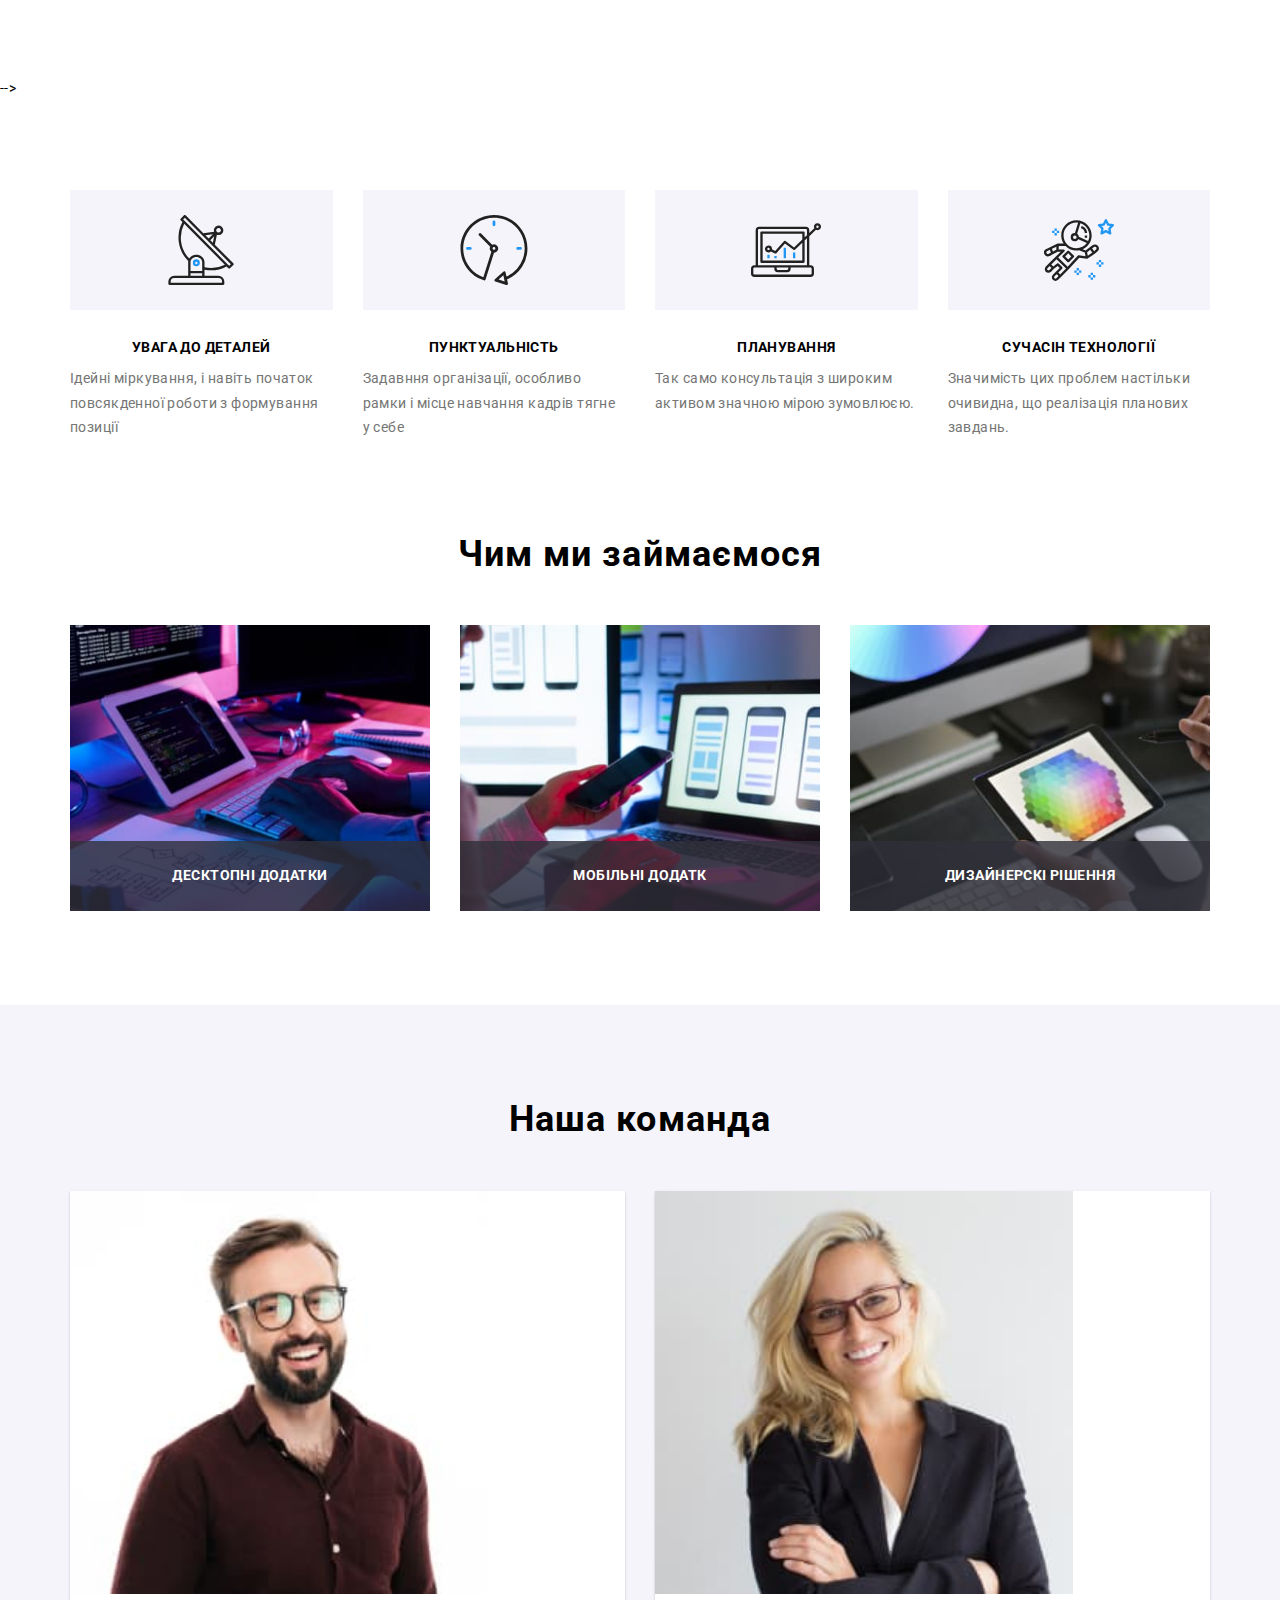
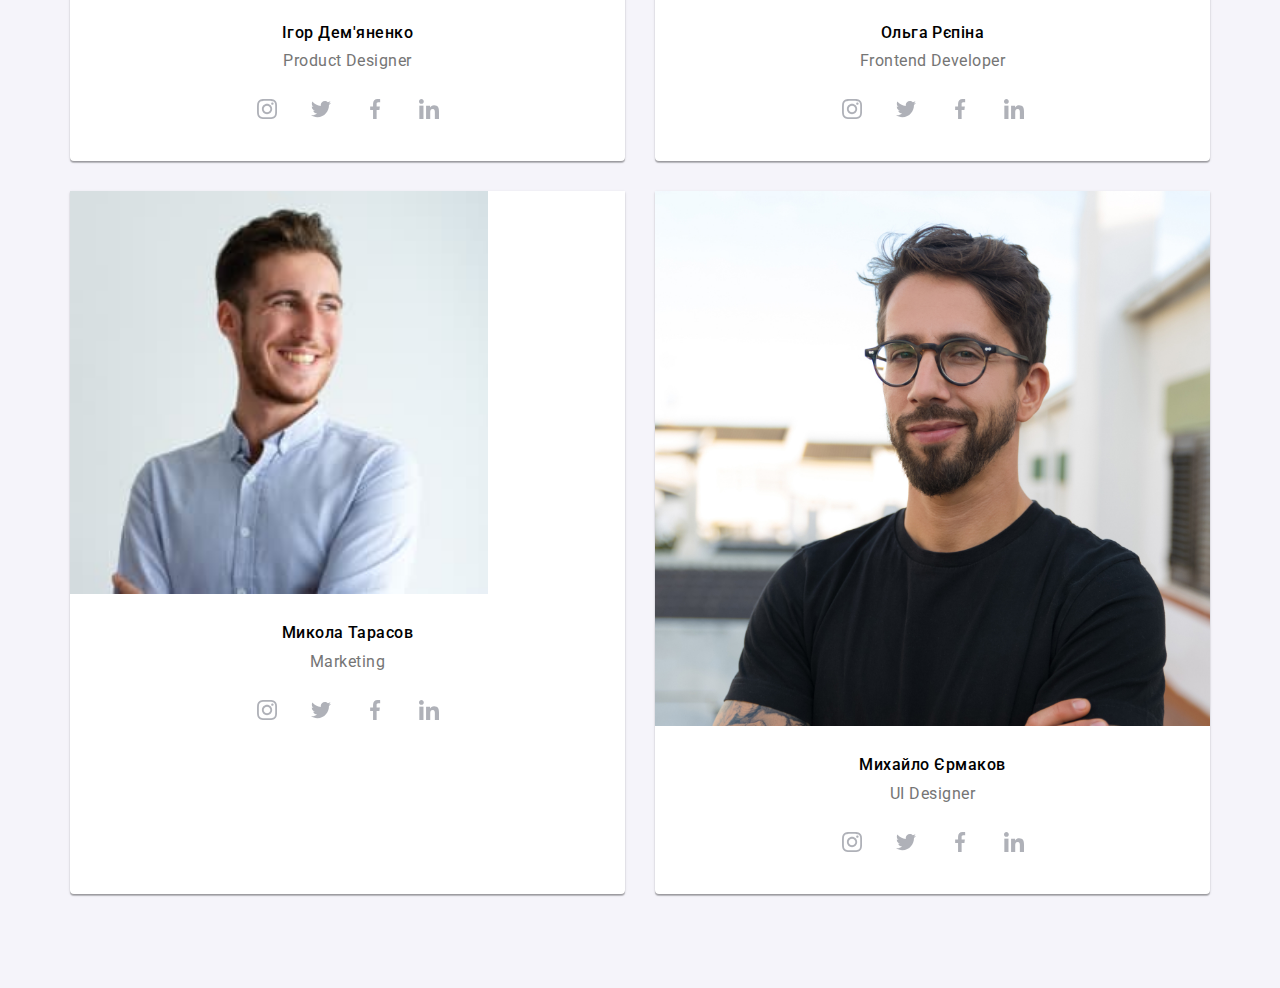
==== commit 84641928: "+" ====
--- a/index.html
+++ b/index.html
@@ -61,7 +61,7 @@
       </div> -->
 
       <!-- <div class="mob-menu"> -->
-      <button type="button" class="menu-open-btn">
+      <!-- <button type="button" class="menu-open-btn">
         <svg width="20px" height="20px">
           <use href="./images/icon/sprite.svg#icon-menu_24px"></use>
         </svg>
@@ -120,7 +120,7 @@
        
       </div>
         <!-- </div> -->
-      </div>
+      </div> -->
     </header>
     <main>
       <!--Блок герой основний слайд сайту-->
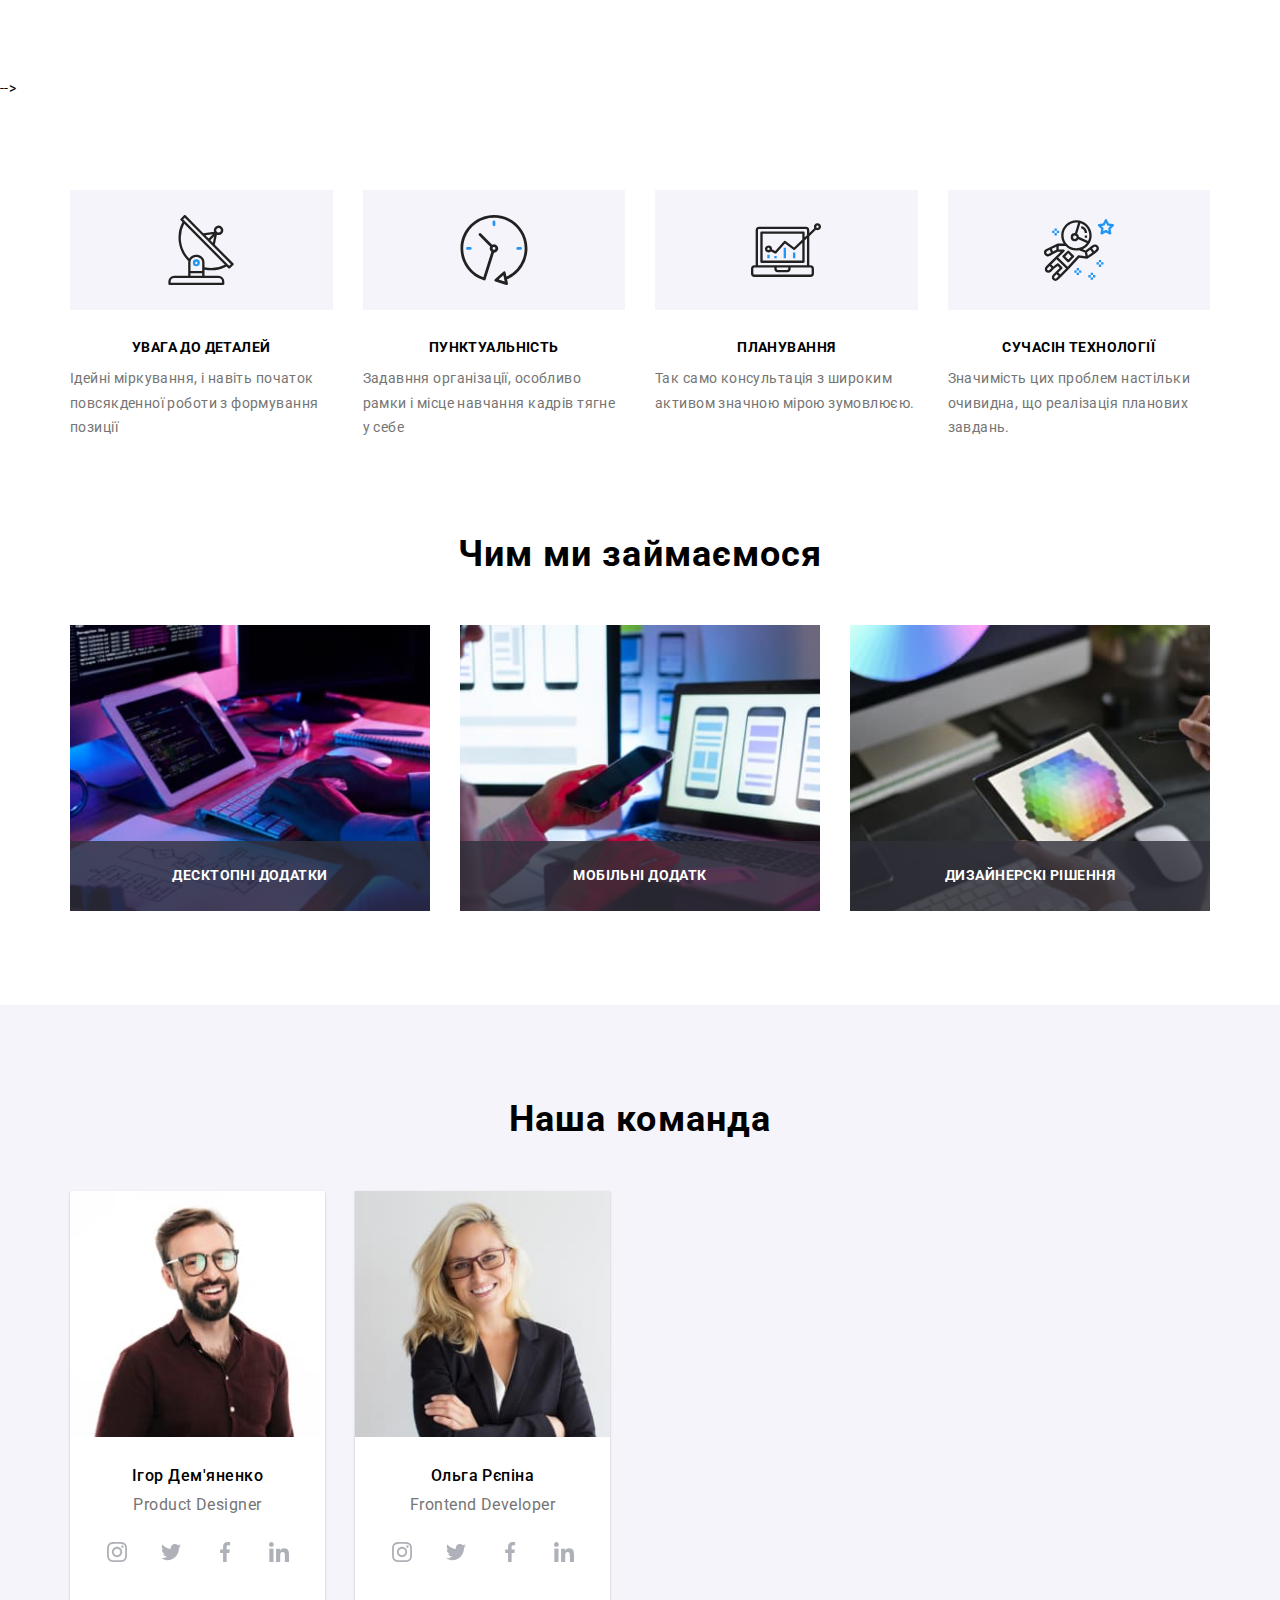
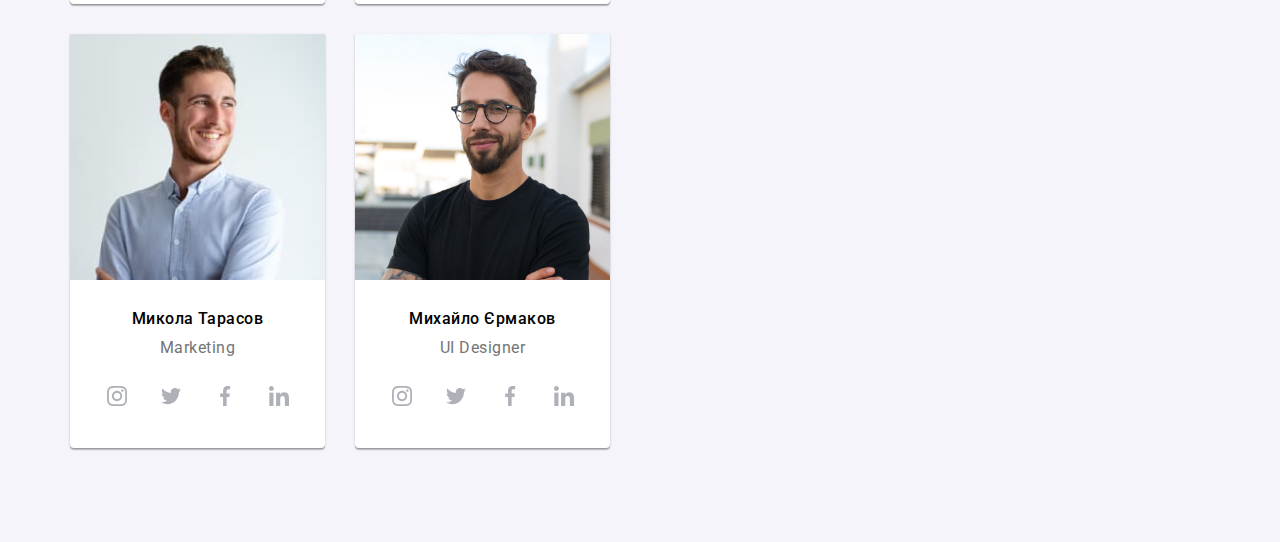
==== commit 6fd6a908: "+" ====
--- a/index.html
+++ b/index.html
@@ -446,7 +446,7 @@
                 <img
                   src="./images/avatar/michael.jpg"
                 alt="Михайло Єрмаков
-                width="450"/>
+                width="418"/>
               </picture>
             
               <div class="team-cards">
--- a/css/main.min.css
+++ b/css/main.min.css
@@ -1 +1 @@
-:root{--primart-text-color: #212121;--title-text-color: #757575;--accent-color: #2196f3;--futer-bg-color: #2f303a;--logo-color: #000000;--background-color: #fff;--background-color-team: #f5f4fa;--contener-color: #eeeee;--icon-color: #afb1b8;--items-shadow: #eeeeee}p,h1,h2,h3,h4,h5,h6,ul{margin:0;padding-left:0;padding-right:0;list-style:none}img{display:block;max-width:100%;height:auto}body{font-family:"Roboto",sans-serif;background-color:#fff;letter-spacing:.03em;font-style:normal;font-size:14px;padding-top:80px}.slogan{font-family:"Raleway";font-style:normal;font-weight:700;font-size:26px;line-height:1.19;letter-spacing:.03em;text-decoration:none;color:var(--logo-color);margin-right:0px}.logo{color:var(--accent-color)}.page-header{position:fixed;width:100%;z-index:2;top:0;left:0;min-width:80px;display:flex;align-items:center;border-bottom:1px solid #ececec;background-color:var(--background-color);transition:250ms cubic-bezier(0.4, 0, 0.2, 1)}.page-header__nav{font-weight:500;font-size:14px;line-height:1.14;margin-top:0%;margin-bottom:0%;display:flex;justify-content:center;align-items:center;display:none}.page-header>.container{display:flex}.main-nav{list-style:none;margin-top:0;margin-bottom:0;display:flex;margin-left:93px;gap:50px;display:none}.main-nav__item{gap:50px}.main-nav__link{text-decoration:none;font-weight:500;font-size:14px;line-height:1.14;color:var(--primart-text-color);padding-top:32px;padding-bottom:32px;position:relative;transition:color 250ms cubic-bezier(0.4, 0, 0.2, 1)}.main-nav__link.current::after{content:"";width:100%;left:0;bottom:0;border-radius:2px;outline:2px solid currentColor;position:absolute;transform:scaleX(1);transition:transform 250ms cubic-bezier(0.4, 0, 0.2, 1)}.main-nav__link:hover,.main-nav__link:focus{color:var(--accent-color)}.main-nav__link:hover::after{transform:scaleX(0)}.nav-contacts{display:flex;margin-top:0%;margin-left:auto;margin-bottom:0%;gap:50px;display:none}.nav-contacts__link{display:flex;align-items:center;font-weight:500;line-height:1.14;letter-spacing:.02em;color:var(--title-text-color);text-decoration:none;padding:32px 0;transition:color 250ms cubic-bezier(0.4, 0, 0.2, 1)}.nav-contacts__link:hover,.nav-contacts__link:focus{color:var(--accent-color)}.nav-contacts__icon{margin-right:10px;fill:currentColor}.nav-contacts__icon:hover,.nav-contacts__icon:focus{color:var(--accent-color)}.current{color:var(--accent-color)}.container{padding-right:15px;padding-left:15px;margin-left:auto;margin-right:auto;width:100%}@media screen and (min-width: 480px){.container{width:480px}}@media screen and (min-width: 768px){.container{width:768px}}@media screen and (min-width: 1170px){.container{width:1170px}}.section{padding-top:94px;padding-bottom:94px}.header-kontact{display:flex;margin-top:0%;margin-bottom:0%}.menu-open-btn{margin-left:auto;background-color:rgba(0,0,0,0);border:none}.menu-close-btn{display:block;margin-left:auto;background-color:rgba(0,0,0,0);border:none}.mob-menu{position:fixed;top:0;background-color:var(--background-color);width:100vw;height:100vh;z-index:1;padding-top:0}.mob-container{width:100%;padding-left:15px;padding-right:15px;padding-top:0}.nav-conteiner{outline:1px solid tomato;margin-right:auto}.mob-nav__link{font-style:normal;font-weight:500;font-size:40px;line-height:1.17;letter-spacing:.02em;text-decoration:none;color:var(--primart-text-color)}.mob-contacts{outline:1px solid tomato;margin-top:302px;margin-left:25px}.mob-contacts__mail-link{font-style:normal;font-weight:500;font-size:24px;line-height:1.16;color:var(--title-text-color);letter-spacing:.02em;text-decoration:none}.mob-contacts__tel-link{font-style:normal;font-weight:500;font-size:40px;line-height:1.17;letter-spacing:.02em;text-decoration:none;color:var(--accent-color);text-decoration:none}.mob-footer-list{padding-top:64px;margin-left:25px}.mob-social-list{outline:1px solid tomato;display:flex;justify-content:center;gap:20px}.mob-social-media{font-style:normal;font-weight:500;font-size:18px;line-height:1.22;letter-spacing:.02em;color:var(--accent-color)}.mob-social-link{font-style:normal;font-weight:500;font-size:18px;line-height:1.22;letter-spacing:.02em;color:var(--accent-color);text-decoration:none}.hero{background-color:var(--futer-bg-color);text-align:center;margin-left:auto;margin-right:auto;padding:200px 0;background-image:linear-gradient(to right, rgba(47, 48, 58, 0.4), rgba(47, 48, 58, 0.4)),url(../images/pic/hero.jpg);max-width:1600px;height:600px;background-repeat:no-repeat;background-position:center;background-size:cover}.hero-title{font-weight:900;font-size:44px;line-height:1.36;letter-spacing:.06em;text-align:center;text-transform:uppercase;color:var(--background-color);margin-left:auto;margin-right:auto;width:696px}.hero-button{font-weight:700;font-size:16px;line-height:1.87;letter-spacing:.06em;color:var(--background-color);background-color:var(--accent-color);box-shadow:0px 4px 4px rgba(0,0,0,.15);border-radius:4px;margin-top:30px;padding:10px 32px;border:none;cursor:pointer}.visually-hidden{position:absolute;width:1px;height:1px;margin:-1px;border:0;padding:0;white-space:nowrap;-webkit-clip-path:inset(100%);clip-path:inset(100%);clip:rect(0 0 0 0);overflow:hidden}.visually-hidden__list{display:flex;flex-wrap:wrap;margin-top:0;margin-bottom:0px;gap:30px}.visually-hidden__items{list-style:none;box-sizing:border-box;max-width:450px;margin-top:0px;gap:30px;margin-left:auto;margin-right:auto}@media screen and (min-width: 768px){.visually-hidden__items{width:calc((100% - 60px)/2)}}@media screen and (min-width: 1170px){.visually-hidden__items{width:calc((100% - 90px)/4)}}.visually-hidden__items.antenna::before{display:block;content:"";height:120px;margin-bottom:30px;background-color:var(--background-color-team);background-image:url(../images/icon/antenna.svg);background-repeat:no-repeat;background-position:center}.visually-hidden__items.clock::before{display:block;content:"";height:120px;margin-bottom:30px;background-color:var(--background-color-team);background-image:url(../images/icon/clock.svg);background-repeat:no-repeat;background-position:center}.visually-hidden__items.diagrama::before{display:block;content:"";height:120px;margin-bottom:30px;background-color:var(--background-color-team);background-image:url(../images/icon/diagram.svg);background-repeat:no-repeat;background-position:center}.visually-hidden__items.astronaut::before{display:block;content:"";height:120px;margin-bottom:30px;background-color:var(--background-color-team);background-image:url(../images/icon/astronaut.svg);background-repeat:no-repeat;background-position:center}.caption{font-weight:700;font-size:14px;line-height:1.14;letter-spacing:.03em;margin-bottom:10px;box-sizing:border-box;text-transform:uppercase;text-align:center}.visually-hidden__text{font-weight:400;font-size:14px;line-height:1.75;letter-spacing:.03em;color:var(--title-text-color);margin-top:0;box-sizing:border-box}.work{padding-top:0}@media screen and (max-width: 1170px){.work{display:none}}.heading-work{font-weight:700;font-size:36px;line-height:1.16;letter-spacing:.03em;text-align:center;margin-bottom:50px}.work-list{display:flex;gap:30px;padding:0px;margin:0px;list-style:none}.product-work{position:relative}.product-work__text{font-weight:700;line-height:1.14;text-transform:uppercase;color:var(--background-color);position:absolute;bottom:0;width:100%;height:70px;display:flex;justify-content:center;align-items:center;background-color:rgba(47,48,58,.8)}.team{background-color:var(--background-color-team)}.team__heading{font-weight:700;font-size:36px;line-height:1.16;letter-spacing:.03em;text-align:center;margin-bottom:50px}.team__list{gap:30px;padding:0px;margin:0px;list-style:none;flex-wrap:wrap;display:flex}.items{flex-basis:calc((100% - 30px)/2);list-style:none;gap:30px;background:#fff;box-shadow:0px 1px 3px rgba(0,0,0,.12),0px 1px 1px rgba(0,0,0,.14),0px 2px 1px rgba(0,0,0,.2);border-radius:0px 0px 4px 4px;text-align:center}.team-cards{padding:30px 0}.names{font-weight:500;font-size:16px;line-height:1.18;letter-spacing:.03em;text-align:center;margin-bottom:10px}.desc{font-weight:400;font-size:16px;line-height:1.18;letter-spacing:.03em;color:var(--title-text-color);text-align:center}.team-cards__nav{display:flex;gap:10px;justify-content:center;margin-top:16px}.team-cards__link{width:44px;height:44px;display:flex;color:var(--icon-color);border-radius:50%;background-color:rgba(255,255,255,.1);justify-content:center;align-items:center;transition:color 250ms cubic-bezier(0.4, 0, 0.2, 1),background-color 250ms cubic-bezier(0.4, 0, 0.2, 1)}.team-cards__link:hover,.team-cards__link:focus{color:var(--background-color);background-color:var(--accent-color)}.teame-social-icon{fill:currentColor}.clients{padding:94px 0}.clients__firm{font-weight:700;font-size:36px;line-height:1.16;letter-spacing:.03em;text-align:center;margin-bottom:50px}.clients__list{display:flex;gap:30px}.clients__items{width:170px;height:92px}.clients__link{width:100%;height:100%;display:flex;color:var(--icon-color);border:1px solid var(--icon-color);justify-content:center;align-items:center;border-radius:4px;transition:color 250ms cubic-bezier(0.4, 0, 0.2, 1);border-color:250ms cubic-bezier(0.4, 0, 0.2, 1)}.clients__link:hover,.clients__link:focus{color:var(--accent-color);border-color:var(--accent-color)}.clients__icon{fill:currentColor}.footer{background-color:var(--futer-bg-color);padding:60px 0;display:flex}.footer>.container{display:flex;align-items:baseline}.footer__logo{margin-right:70px}.logo-footer{color:var(--background-color);margin-bottom:20px;display:block}.footer-adres__link{font-weight:400;font-size:14px;line-height:1.71;letter-spacing:.03em;text-decoration:none;font-style:normal;color:var(--background-color);display:inline block;padding-left:0px;transition:color 250ms cubic-bezier(0.4, 0, 0.2, 1)}.footer-adres__link:hover,.footer-adres__link:focus{color:var(--accent-color)}.footer-contact__link{font-weight:400;font-size:14px;line-height:1.71;letter-spacing:.03em;text-decoration:none;font-style:normal;color:rgba(255,255,255,.6);transition:color 250ms cubic-bezier(0.4, 0, 0.2, 1)}.footer-contact__link:hover,.footer-contact__link:focus{color:var(--accent-color)}.items-footer{margin-bottom:0px;padding-top:0px}.items-footer:not(:last-child){margin-bottom:9px}.icon-container{margin-top:12px;margin-right:auto}.icon-container__title{color:var(--background-color);font-family:"Roboto";font-style:normal;font-weight:700;line-height:1.14;letter-spacing:.03em;text-transform:uppercase;margin-bottom:20px}.icon-container__nav{display:flex;gap:10px;justify-content:center;margin-top:16px}.icon-container__link{width:44px;height:44px;display:flex;color:var(--background-color);border-radius:50%;background-color:rgba(255,255,255,.1);justify-content:center;align-items:center;transition:background-color 250ms cubic-bezier(0.4, 0, 0.2, 1)}.icon-container__link:hover,.icon-container__link:focus{color:var(--background-color);background-color:var(--accent-color)}.icon-container__svg{fill:currentColor}.social__form{display:flex}.social__email{width:358px;height:50px;margin-right:12px;border:1px solid rgba(255,255,255,.3);filter:drop-shadow(0px 4px 4px rgba(0, 0, 0, 0.15));border-radius:4px;outline:none;padding-left:15px;background-color:rgba(0,0,0,0);color:var(--background-color)}.social__btn-telgram{font-weight:700;font-size:16px;line-height:1.87;letter-spacing:.03em;background-color:var(--accent-color);color:var(--background-color);border-radius:4px;padding:10px 28px 10px 28px;border:none;cursor:pointer;margin:0;display:flex;justify-content:center;align-items:center}.social__icon-telegram{margin-left:10px}.nav-porfolio__list{display:flex;gap:8px;justify-content:center;margin-bottom:50px}.nav-porfolio__items{list-style:none;box-sizing:border-box;max-width:270px;margin-top:0px;gap:30px;background:#fff;box-shadow:0px 1px 3px rgba(0,0,0,.12),0px 1px 1px rgba(0,0,0,.14),0px 2px 1px rgba(0,0,0,.2);border-radius:0px 0px 4px 4px}.nav-porfolio__btn{font-family:"Roboto";font-weight:500;font-size:16px;line-height:1.62;letter-spacing:.03em;background-color:var(--background-color-team);color:var(--primart-text-color);border-radius:4px;border:none;cursor:pointer;padding:6px 22px;transition:color 250ms cubic-bezier(0.4, 0, 0.2, 1),background-color 250ms cubic-bezier(0.4, 0, 0.2, 1),box-shadow 250ms cubic-bezier(0.4, 0, 0.2, 1)}.nav-porfolio__btn:hover,.nav-porfolio__btn:focus{background-color:var(--accent-color);color:var(--background-color);box-shadow:0px 3px 1px rgba(0,0,0,.1),0px 1px 2px rgba(0,0,0,.08),0px 2px 2px rgba(0,0,0,.12)}.section-portfolio{display:flex;flex-wrap:wrap;margin-right:-30px;margin-bottom:-30px}.section-portfolio__items{width:370px;margin-right:30px;margin-bottom:30px}.section-portfolio__shadow{display:block;text-decoration:none;color:var(--primart-text-color);transition:color 250ms cubic-bezier(0.4, 0, 0.2, 1)}.section-portfolio__shadow:hover,.section-portfolio__shadow:focus{box-shadow:0px 1px 1px rgba(0,0,0,.12),0px 4px 4px rgba(0,0,0,.06),1px 4px 6px rgba(0,0,0,.16)}.section-portfolio__shadow:hover .product-text-action,.section-portfolio__shadow:focus .product-text-action{transform:translate(0);opacity:1}.product{position:relative;overflow:hidden}.product-text-action{position:absolute;bottom:0;right:0;padding:61px 24px;height:100%;width:100%;transition:250ms cubic-bezier(0.1, 0, 0.2, 1);opacity:250ms cubic-bezier(0.1, 0, 0.2, 1);background:rgba(33,150,243,.9);opacity:0;transform:translateY(100%)}.section-portfolio__shadow:hover .product-text-action .section-portfolio__shadow:focus .product-text-action{transform:translate(0);opacity:1}.items-porfolio:hover .product-text-action{opacity:1}.ptoduct:hover .product-text-action{transform:translateY(0)}.description-text{display:block;font-weight:400;font-size:18px;line-height:28px;color:var(--background-color)}.company{padding:20px 24px;border:1px solid #eee}.company-name{font-weight:700;font-size:18px;line-height:2;letter-spacing:.06em;margin-bottom:0px}.company-name__title{font-weight:400;font-size:16px;line-height:1.87;color:var(--title-text-color);margin-top:4px}.backdrop{position:fixed;top:0;left:0;width:100%;height:100%;background-color:rgba(0,0,0,.2);z-index:2;opacity:1;transition:opacity 250ms cubic-bezier(0.4, 0, 0.2, 1)}.backdrop.is-hidden{opacity:0;pointer-events:none}.modal{height:581px;width:528px;background-color:var(--background-color);position:absolute;top:50%;left:50%;transform:translate(-50%, -50%);padding:40px}.close-modal{position:absolute;cursor:pointer;top:8px;right:8px;width:30px;height:30px;border-radius:50%;border:1px solid rgba(0,0,0,.1);color:var(--primart-text-color);display:flex;justify-content:center;align-items:center;background-color:rgba(0,0,0,0);transition:border-color 250ms cubic-bezier(0.4, 0, 0.2, 1),color 250ms cubic-bezier(0.4, 0, 0.2, 1)}.close-modal:focus,.close-modal:hover{border-color:var(--accent-color);color:var(--accent-color)}.close-modal__svg{fill:currentColor;transition:250ms cubic-bezier(0.4, 0, 0.2, 1)}.modal-paragraph{font-weight:700;font-size:20px;line-height:1.15;letter-spacing:.03em;text-align:center;color:var(--primart-text-color);margin-bottom:12px}textarea{resize:none}.form-name{display:flex;flex-direction:column}.form-name label{font-weight:400;font-size:12px;line-height:1.16;letter-spacing:.01em;color:var(--title-text-color);margin-bottom:4px}.form-name input{width:100%;height:40px;margin:0;border:1px solid rgba(33,33,33,.2);border-radius:4px;outline:none;position:relative;padding-left:42px}.icon-input{position:relative;transition:250ms cubic-bezier(0.4, 0, 0.2, 1)}.icon-input:focus,.icon-input:hover{border-color:var(--accent-color);transition:color 250ms cubic-bezier(0.4, 0, 0.2, 1)}.icon-input:focus+svg,.icon-input:hover+svg{fill:var(--accent-color);transition:color 250ms cubic-bezier(0.4, 0, 0.2, 1)}.btn-form{font-weight:700;font-size:16px;line-height:1.87;letter-spacing:.03em;background-color:var(--accent-color);color:var(--background-color);border-radius:4px;margin-top:30px;border:none;cursor:pointer;padding:10px 52px;margin:0 auto;display:block;margin-top:30px}.icon-form{position:absolute;left:15px;top:50%;transform:translateY(-50%);fill:currentColor}.comment{width:100%;height:120px;border:1px solid rgba(33,33,33,.2);border-radius:4px;outline:none;transition:250ms cubic-bezier(0.4, 0, 0.2, 1);padding-left:16px;padding-top:12px}.comment:focus,.comment:hover{border-color:var(--accent-color);transition:250ms cubic-bezier(0.4, 0, 0.2, 1)}.checkbox{font-weight:400;font-size:1.71;letter-spacing:.03em;color:var(--title-text-color);display:flex;transition:250ms cubic-bezier(0.4, 0, 0.2, 1)}.contract{color:#2196f3;text-underline-offset:3px}.checkbox{display:flex;justify-content:center;transition:250ms cubic-bezier(0.4, 0, 0.2, 1)}.label-checkbox{padding-left:35px}.check-box{position:absolute;width:16px;height:15px;margin-left:-30px;background-image:url(../images/icon/checkbox-frame.svg);transition:250ms cubic-bezier(0.4, 0, 0.2, 1)}.input-checkbox:checked+.check-box{background-image:url(../images/icon/checkbox-ok.svg);background-color:var(--accent-color);border-radius:2px;background-position:center;background-repeat:no-repeat;transition:250ms cubic-bezier(0.4, 0, 0.2, 1)}.input-checkbox{position:absolute;-webkit-appearance:none;-moz-appearance:none;appearance:none}/*# sourceMappingURL=main.min.css.map */+:root{--primart-text-color: #212121;--title-text-color: #757575;--accent-color: #2196f3;--futer-bg-color: #2f303a;--logo-color: #000000;--background-color: #fff;--background-color-team: #f5f4fa;--contener-color: #eeeee;--icon-color: #afb1b8;--items-shadow: #eeeeee}p,h1,h2,h3,h4,h5,h6,ul{margin:0;padding-left:0;padding-right:0;list-style:none}img{display:block;max-width:100%;height:auto}body{font-family:"Roboto",sans-serif;background-color:#fff;letter-spacing:.03em;font-style:normal;font-size:14px;padding-top:80px}.slogan{font-family:"Raleway";font-style:normal;font-weight:700;font-size:26px;line-height:1.19;letter-spacing:.03em;text-decoration:none;color:var(--logo-color);margin-right:0px}.logo{color:var(--accent-color)}.page-header{position:fixed;width:100%;z-index:2;top:0;left:0;min-width:80px;display:flex;align-items:center;border-bottom:1px solid #ececec;background-color:var(--background-color);transition:250ms cubic-bezier(0.4, 0, 0.2, 1)}.page-header__nav{font-weight:500;font-size:14px;line-height:1.14;margin-top:0%;margin-bottom:0%;display:flex;justify-content:center;align-items:center;display:none}.page-header>.container{display:flex}.main-nav{list-style:none;margin-top:0;margin-bottom:0;display:flex;margin-left:93px;gap:50px;display:none}.main-nav__item{gap:50px}.main-nav__link{text-decoration:none;font-weight:500;font-size:14px;line-height:1.14;color:var(--primart-text-color);padding-top:32px;padding-bottom:32px;position:relative;transition:color 250ms cubic-bezier(0.4, 0, 0.2, 1)}.main-nav__link.current::after{content:"";width:100%;left:0;bottom:0;border-radius:2px;outline:2px solid currentColor;position:absolute;transform:scaleX(1);transition:transform 250ms cubic-bezier(0.4, 0, 0.2, 1)}.main-nav__link:hover,.main-nav__link:focus{color:var(--accent-color)}.main-nav__link:hover::after{transform:scaleX(0)}.nav-contacts{display:flex;margin-top:0%;margin-left:auto;margin-bottom:0%;gap:50px;display:none}.nav-contacts__link{display:flex;align-items:center;font-weight:500;line-height:1.14;letter-spacing:.02em;color:var(--title-text-color);text-decoration:none;padding:32px 0;transition:color 250ms cubic-bezier(0.4, 0, 0.2, 1)}.nav-contacts__link:hover,.nav-contacts__link:focus{color:var(--accent-color)}.nav-contacts__icon{margin-right:10px;fill:currentColor}.nav-contacts__icon:hover,.nav-contacts__icon:focus{color:var(--accent-color)}.current{color:var(--accent-color)}.container{padding-right:15px;padding-left:15px;margin-left:auto;margin-right:auto;width:100%}@media screen and (min-width: 480px){.container{width:480px}}@media screen and (min-width: 768px){.container{width:768px}}@media screen and (min-width: 1170px){.container{width:1170px}}.section{padding-top:94px;padding-bottom:94px}.header-kontact{display:flex;margin-top:0%;margin-bottom:0%}.menu-open-btn{margin-left:auto;background-color:rgba(0,0,0,0);border:none}.menu-close-btn{display:block;margin-left:auto;background-color:rgba(0,0,0,0);border:none}.mob-container{width:100%;padding-left:15px;padding-right:15px;padding-top:0}.nav-conteiner{outline:1px solid tomato;margin-right:auto}.mob-nav__link{font-style:normal;font-weight:500;font-size:40px;line-height:1.17;letter-spacing:.02em;text-decoration:none;color:var(--primart-text-color)}.mob-contacts{outline:1px solid tomato;margin-top:302px;margin-left:25px}.mob-contacts__mail-link{font-style:normal;font-weight:500;font-size:24px;line-height:1.16;color:var(--title-text-color);letter-spacing:.02em;text-decoration:none}.mob-contacts__tel-link{font-style:normal;font-weight:500;font-size:40px;line-height:1.17;letter-spacing:.02em;text-decoration:none;color:var(--accent-color);text-decoration:none}.mob-footer-list{padding-top:64px;margin-left:25px}.mob-social-list{outline:1px solid tomato;display:flex;justify-content:center;gap:20px}.mob-social-media{font-style:normal;font-weight:500;font-size:18px;line-height:1.22;letter-spacing:.02em;color:var(--accent-color)}.mob-social-link{font-style:normal;font-weight:500;font-size:18px;line-height:1.22;letter-spacing:.02em;color:var(--accent-color);text-decoration:none}.hero{background-color:var(--futer-bg-color);text-align:center;margin-left:auto;margin-right:auto;padding:200px 0;background-image:linear-gradient(to right, rgba(47, 48, 58, 0.4), rgba(47, 48, 58, 0.4)),url(../images/pic/hero.jpg);max-width:1600px;height:600px;background-repeat:no-repeat;background-position:center;background-size:cover}.hero-title{font-weight:900;font-size:44px;line-height:1.36;letter-spacing:.06em;text-align:center;text-transform:uppercase;color:var(--background-color);margin-left:auto;margin-right:auto;width:696px}.hero-button{font-weight:700;font-size:16px;line-height:1.87;letter-spacing:.06em;color:var(--background-color);background-color:var(--accent-color);box-shadow:0px 4px 4px rgba(0,0,0,.15);border-radius:4px;margin-top:30px;padding:10px 32px;border:none;cursor:pointer}.visually-hidden{position:absolute;width:1px;height:1px;margin:-1px;border:0;padding:0;white-space:nowrap;-webkit-clip-path:inset(100%);clip-path:inset(100%);clip:rect(0 0 0 0);overflow:hidden}.visually-hidden__list{display:flex;flex-wrap:wrap;margin-top:0;margin-bottom:0px;gap:30px}.visually-hidden__items{list-style:none;box-sizing:border-box;max-width:450px;margin-top:0px;gap:30px;margin-left:auto;margin-right:auto}@media screen and (min-width: 768px){.visually-hidden__items{width:calc((100% - 60px)/2)}}@media screen and (min-width: 1170px){.visually-hidden__items{width:calc((100% - 90px)/4)}}.visually-hidden__items.antenna::before{display:block;content:"";height:120px;margin-bottom:30px;background-color:var(--background-color-team);background-image:url(../images/icon/antenna.svg);background-repeat:no-repeat;background-position:center}.visually-hidden__items.clock::before{display:block;content:"";height:120px;margin-bottom:30px;background-color:var(--background-color-team);background-image:url(../images/icon/clock.svg);background-repeat:no-repeat;background-position:center}.visually-hidden__items.diagrama::before{display:block;content:"";height:120px;margin-bottom:30px;background-color:var(--background-color-team);background-image:url(../images/icon/diagram.svg);background-repeat:no-repeat;background-position:center}.visually-hidden__items.astronaut::before{display:block;content:"";height:120px;margin-bottom:30px;background-color:var(--background-color-team);background-image:url(../images/icon/astronaut.svg);background-repeat:no-repeat;background-position:center}.caption{font-weight:700;font-size:14px;line-height:1.14;letter-spacing:.03em;margin-bottom:10px;box-sizing:border-box;text-transform:uppercase;text-align:center}.visually-hidden__text{font-weight:400;font-size:14px;line-height:1.75;letter-spacing:.03em;color:var(--title-text-color);margin-top:0;box-sizing:border-box}.work{padding-top:0}@media screen and (max-width: 1170px){.work{display:none}}.heading-work{font-weight:700;font-size:36px;line-height:1.16;letter-spacing:.03em;text-align:center;margin-bottom:50px}.work-list{display:flex;gap:30px;padding:0px;margin:0px;list-style:none}.product-work{position:relative}.product-work__text{font-weight:700;line-height:1.14;text-transform:uppercase;color:var(--background-color);position:absolute;bottom:0;width:100%;height:70px;display:flex;justify-content:center;align-items:center;background-color:rgba(47,48,58,.8)}.team{background-color:var(--background-color-team)}.team__heading{font-weight:700;font-size:36px;line-height:1.16;letter-spacing:.03em;text-align:center;margin-bottom:50px}.team__list{gap:30px;padding:0px;margin:0px;list-style:none;flex-wrap:wrap;display:flex;width:100%}@media screen and (min-width: 768px){.team__list .team__list{width:calc((100% - 60px)/2)}}@media screen and (min-width: 1170px){.team__list{width:calc((100% - 90px)/4)}}@media screen and (min-width: 768px){.team__list{width:calc((100% - 60px)/2)}}.items{flex-basis:calc((100% - 30px)/2);list-style:none;gap:30px;background:#fff;box-shadow:0px 1px 3px rgba(0,0,0,.12),0px 1px 1px rgba(0,0,0,.14),0px 2px 1px rgba(0,0,0,.2);border-radius:0px 0px 4px 4px;text-align:center}.team-cards{padding:30px 0}.names{font-weight:500;font-size:16px;line-height:1.18;letter-spacing:.03em;text-align:center;margin-bottom:10px}.desc{font-weight:400;font-size:16px;line-height:1.18;letter-spacing:.03em;color:var(--title-text-color);text-align:center}.team-cards__nav{display:flex;gap:10px;justify-content:center;margin-top:16px}.team-cards__link{width:44px;height:44px;display:flex;color:var(--icon-color);border-radius:50%;background-color:rgba(255,255,255,.1);justify-content:center;align-items:center;transition:color 250ms cubic-bezier(0.4, 0, 0.2, 1),background-color 250ms cubic-bezier(0.4, 0, 0.2, 1)}.team-cards__link:hover,.team-cards__link:focus{color:var(--background-color);background-color:var(--accent-color)}.teame-social-icon{fill:currentColor}.clients{padding:94px 0}.clients__firm{font-weight:700;font-size:36px;line-height:1.16;letter-spacing:.03em;text-align:center;margin-bottom:50px}.clients__list{display:flex;gap:30px}.clients__items{width:170px;height:92px}.clients__link{width:100%;height:100%;display:flex;color:var(--icon-color);border:1px solid var(--icon-color);justify-content:center;align-items:center;border-radius:4px;transition:color 250ms cubic-bezier(0.4, 0, 0.2, 1);border-color:250ms cubic-bezier(0.4, 0, 0.2, 1)}.clients__link:hover,.clients__link:focus{color:var(--accent-color);border-color:var(--accent-color)}.clients__icon{fill:currentColor}.footer{background-color:var(--futer-bg-color);padding:60px 0;display:flex}.footer>.container{display:flex;align-items:baseline}.footer__logo{margin-right:70px}.logo-footer{color:var(--background-color);margin-bottom:20px;display:block}.footer-adres__link{font-weight:400;font-size:14px;line-height:1.71;letter-spacing:.03em;text-decoration:none;font-style:normal;color:var(--background-color);display:inline block;padding-left:0px;transition:color 250ms cubic-bezier(0.4, 0, 0.2, 1)}.footer-adres__link:hover,.footer-adres__link:focus{color:var(--accent-color)}.footer-contact__link{font-weight:400;font-size:14px;line-height:1.71;letter-spacing:.03em;text-decoration:none;font-style:normal;color:rgba(255,255,255,.6);transition:color 250ms cubic-bezier(0.4, 0, 0.2, 1)}.footer-contact__link:hover,.footer-contact__link:focus{color:var(--accent-color)}.items-footer{margin-bottom:0px;padding-top:0px}.items-footer:not(:last-child){margin-bottom:9px}.icon-container{margin-top:12px;margin-right:auto}.icon-container__title{color:var(--background-color);font-family:"Roboto";font-style:normal;font-weight:700;line-height:1.14;letter-spacing:.03em;text-transform:uppercase;margin-bottom:20px}.icon-container__nav{display:flex;gap:10px;justify-content:center;margin-top:16px}.icon-container__link{width:44px;height:44px;display:flex;color:var(--background-color);border-radius:50%;background-color:rgba(255,255,255,.1);justify-content:center;align-items:center;transition:background-color 250ms cubic-bezier(0.4, 0, 0.2, 1)}.icon-container__link:hover,.icon-container__link:focus{color:var(--background-color);background-color:var(--accent-color)}.icon-container__svg{fill:currentColor}.social__form{display:flex}.social__email{width:358px;height:50px;margin-right:12px;border:1px solid rgba(255,255,255,.3);filter:drop-shadow(0px 4px 4px rgba(0, 0, 0, 0.15));border-radius:4px;outline:none;padding-left:15px;background-color:rgba(0,0,0,0);color:var(--background-color)}.social__btn-telgram{font-weight:700;font-size:16px;line-height:1.87;letter-spacing:.03em;background-color:var(--accent-color);color:var(--background-color);border-radius:4px;padding:10px 28px 10px 28px;border:none;cursor:pointer;margin:0;display:flex;justify-content:center;align-items:center}.social__icon-telegram{margin-left:10px}.nav-porfolio__list{display:flex;gap:8px;justify-content:center;margin-bottom:50px}.nav-porfolio__items{list-style:none;box-sizing:border-box;max-width:270px;margin-top:0px;gap:30px;background:#fff;box-shadow:0px 1px 3px rgba(0,0,0,.12),0px 1px 1px rgba(0,0,0,.14),0px 2px 1px rgba(0,0,0,.2);border-radius:0px 0px 4px 4px}.nav-porfolio__btn{font-family:"Roboto";font-weight:500;font-size:16px;line-height:1.62;letter-spacing:.03em;background-color:var(--background-color-team);color:var(--primart-text-color);border-radius:4px;border:none;cursor:pointer;padding:6px 22px;transition:color 250ms cubic-bezier(0.4, 0, 0.2, 1),background-color 250ms cubic-bezier(0.4, 0, 0.2, 1),box-shadow 250ms cubic-bezier(0.4, 0, 0.2, 1)}.nav-porfolio__btn:hover,.nav-porfolio__btn:focus{background-color:var(--accent-color);color:var(--background-color);box-shadow:0px 3px 1px rgba(0,0,0,.1),0px 1px 2px rgba(0,0,0,.08),0px 2px 2px rgba(0,0,0,.12)}.section-portfolio{display:flex;flex-wrap:wrap;margin-right:-30px;margin-bottom:-30px}.section-portfolio__items{width:370px;margin-right:30px;margin-bottom:30px}.section-portfolio__shadow{display:block;text-decoration:none;color:var(--primart-text-color);transition:color 250ms cubic-bezier(0.4, 0, 0.2, 1)}.section-portfolio__shadow:hover,.section-portfolio__shadow:focus{box-shadow:0px 1px 1px rgba(0,0,0,.12),0px 4px 4px rgba(0,0,0,.06),1px 4px 6px rgba(0,0,0,.16)}.section-portfolio__shadow:hover .product-text-action,.section-portfolio__shadow:focus .product-text-action{transform:translate(0);opacity:1}.product{position:relative;overflow:hidden}.product-text-action{position:absolute;bottom:0;right:0;padding:61px 24px;height:100%;width:100%;transition:250ms cubic-bezier(0.1, 0, 0.2, 1);opacity:250ms cubic-bezier(0.1, 0, 0.2, 1);background:rgba(33,150,243,.9);opacity:0;transform:translateY(100%)}.section-portfolio__shadow:hover .product-text-action .section-portfolio__shadow:focus .product-text-action{transform:translate(0);opacity:1}.items-porfolio:hover .product-text-action{opacity:1}.ptoduct:hover .product-text-action{transform:translateY(0)}.description-text{display:block;font-weight:400;font-size:18px;line-height:28px;color:var(--background-color)}.company{padding:20px 24px;border:1px solid #eee}.company-name{font-weight:700;font-size:18px;line-height:2;letter-spacing:.06em;margin-bottom:0px}.company-name__title{font-weight:400;font-size:16px;line-height:1.87;color:var(--title-text-color);margin-top:4px}.backdrop{position:fixed;top:0;left:0;width:100%;height:100%;background-color:rgba(0,0,0,.2);z-index:2;opacity:1;transition:opacity 250ms cubic-bezier(0.4, 0, 0.2, 1)}.backdrop.is-hidden{opacity:0;pointer-events:none}.modal{height:581px;width:528px;background-color:var(--background-color);position:absolute;top:50%;left:50%;transform:translate(-50%, -50%);padding:40px}.close-modal{position:absolute;cursor:pointer;top:8px;right:8px;width:30px;height:30px;border-radius:50%;border:1px solid rgba(0,0,0,.1);color:var(--primart-text-color);display:flex;justify-content:center;align-items:center;background-color:rgba(0,0,0,0);transition:border-color 250ms cubic-bezier(0.4, 0, 0.2, 1),color 250ms cubic-bezier(0.4, 0, 0.2, 1)}.close-modal:focus,.close-modal:hover{border-color:var(--accent-color);color:var(--accent-color)}.close-modal__svg{fill:currentColor;transition:250ms cubic-bezier(0.4, 0, 0.2, 1)}.modal-paragraph{font-weight:700;font-size:20px;line-height:1.15;letter-spacing:.03em;text-align:center;color:var(--primart-text-color);margin-bottom:12px}textarea{resize:none}.form-name{display:flex;flex-direction:column}.form-name label{font-weight:400;font-size:12px;line-height:1.16;letter-spacing:.01em;color:var(--title-text-color);margin-bottom:4px}.form-name input{width:100%;height:40px;margin:0;border:1px solid rgba(33,33,33,.2);border-radius:4px;outline:none;position:relative;padding-left:42px}.icon-input{position:relative;transition:250ms cubic-bezier(0.4, 0, 0.2, 1)}.icon-input:focus,.icon-input:hover{border-color:var(--accent-color);transition:color 250ms cubic-bezier(0.4, 0, 0.2, 1)}.icon-input:focus+svg,.icon-input:hover+svg{fill:var(--accent-color);transition:color 250ms cubic-bezier(0.4, 0, 0.2, 1)}.btn-form{font-weight:700;font-size:16px;line-height:1.87;letter-spacing:.03em;background-color:var(--accent-color);color:var(--background-color);border-radius:4px;margin-top:30px;border:none;cursor:pointer;padding:10px 52px;margin:0 auto;display:block;margin-top:30px}.icon-form{position:absolute;left:15px;top:50%;transform:translateY(-50%);fill:currentColor}.comment{width:100%;height:120px;border:1px solid rgba(33,33,33,.2);border-radius:4px;outline:none;transition:250ms cubic-bezier(0.4, 0, 0.2, 1);padding-left:16px;padding-top:12px}.comment:focus,.comment:hover{border-color:var(--accent-color);transition:250ms cubic-bezier(0.4, 0, 0.2, 1)}.checkbox{font-weight:400;font-size:1.71;letter-spacing:.03em;color:var(--title-text-color);display:flex;transition:250ms cubic-bezier(0.4, 0, 0.2, 1)}.contract{color:#2196f3;text-underline-offset:3px}.checkbox{display:flex;justify-content:center;transition:250ms cubic-bezier(0.4, 0, 0.2, 1)}.label-checkbox{padding-left:35px}.check-box{position:absolute;width:16px;height:15px;margin-left:-30px;background-image:url(../images/icon/checkbox-frame.svg);transition:250ms cubic-bezier(0.4, 0, 0.2, 1)}.input-checkbox:checked+.check-box{background-image:url(../images/icon/checkbox-ok.svg);background-color:var(--accent-color);border-radius:2px;background-position:center;background-repeat:no-repeat;transition:250ms cubic-bezier(0.4, 0, 0.2, 1)}.input-checkbox{position:absolute;-webkit-appearance:none;-moz-appearance:none;appearance:none}/*# sourceMappingURL=main.min.css.map */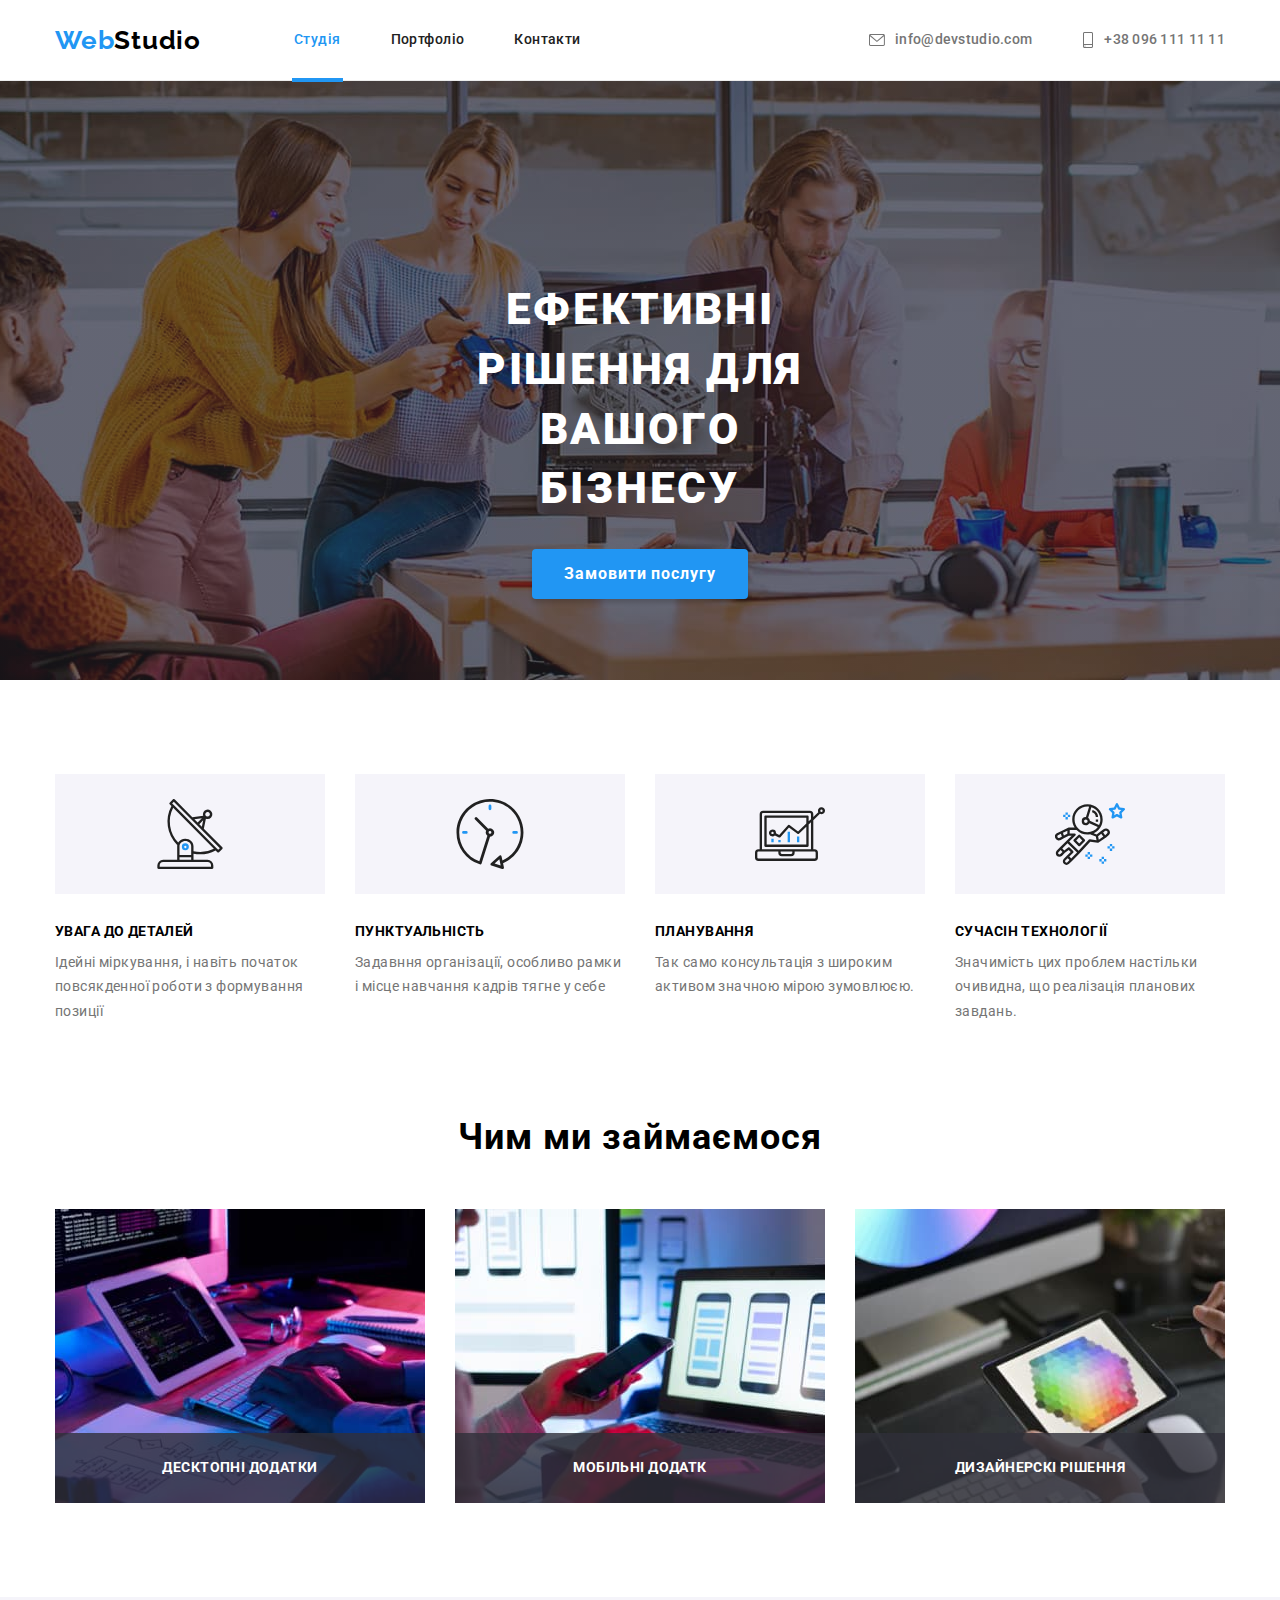
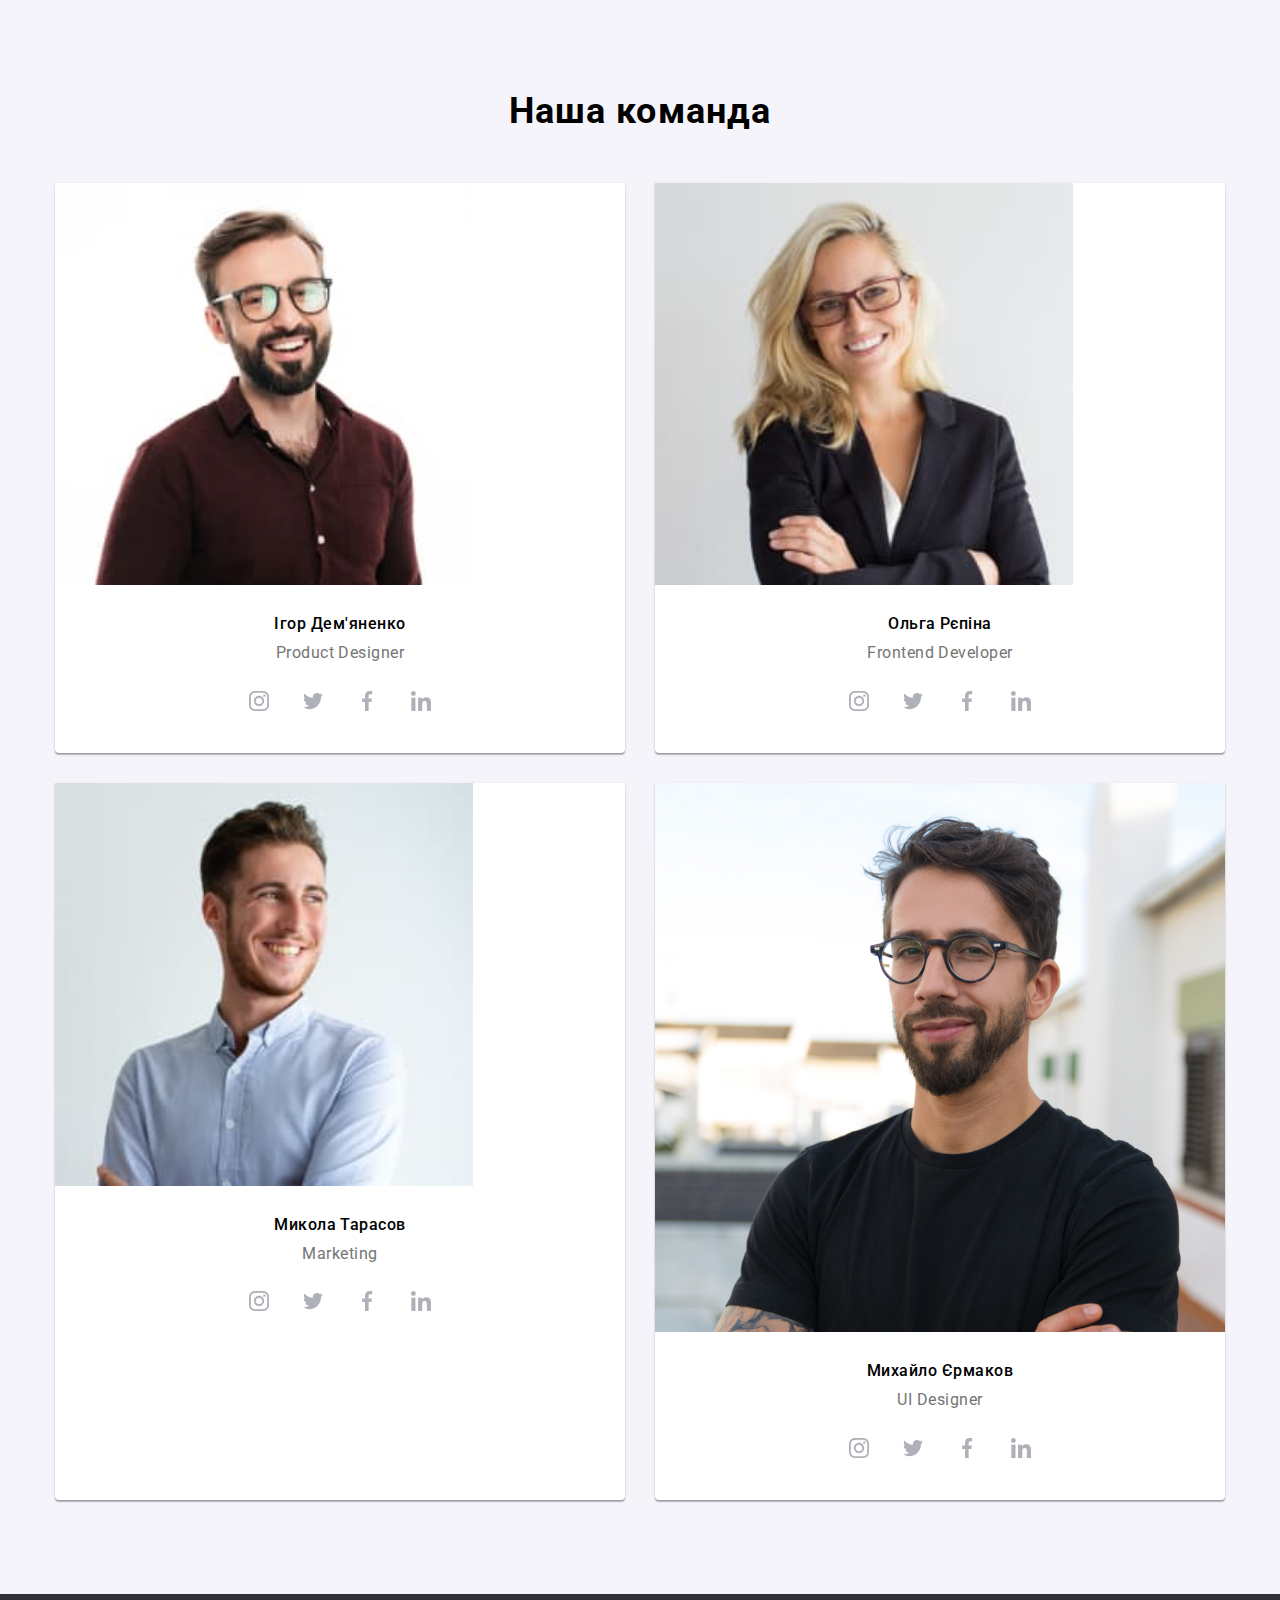
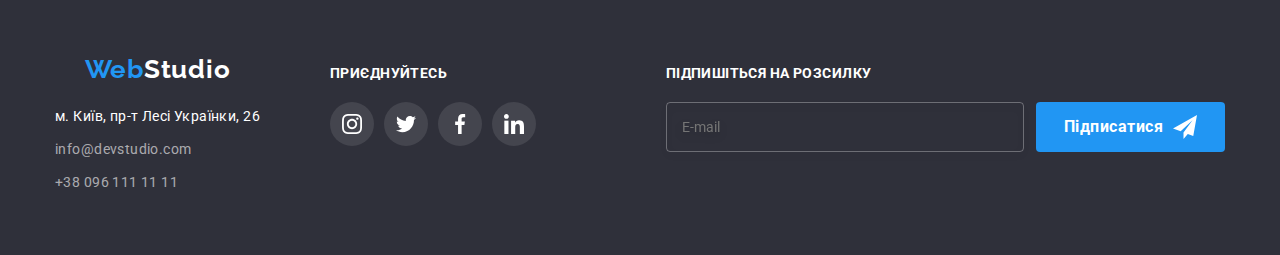
==== commit c5dcaf90: "10.11.2022" ====
--- a/index.html
+++ b/index.html
@@ -22,12 +22,12 @@
 
     <!--header шапка-->
 
-    <!-- <header class="page-header">
+    <header class="page-header">
       <div class="container">
+         <a href="./index.html" class="slogan"
+           ><span class="logo">Web</span>Studio</a
+          >
         <nav class="page-header__nav">
-          <a href="./index.html" class="slogan"
-            ><span class="logo">Web</span>Studio</a
-          >
           <ul class="main-nav">
             <li class="main-nav__item">
               <a href="./index.html" class="main-nav__link current">Студія</a>
@@ -41,7 +41,7 @@
           </ul>
         </nav>
         <ul class="nav-contacts">
-          <li>
+          <li class="nav-item">
             <a href="mailto:info@devstudio.com" class="nav-contacts__link">
               <svg class="nav-contacts__icon" width="16" height="12">
                 <use href="./images/icon/sprite.svg#icon-envelope"></use>
@@ -49,7 +49,7 @@
               info@devstudio.com</a
             >
           </li>
-          <li>
+          <li class="nav-item">
             <a href="tel:+380961111111" class="nav-contacts__link">
               <svg class="nav-contacts__icon" width="12" height="16">
                 <use href="./images/icon/sprite.svg#icon-smartphone"></use>
@@ -58,17 +58,17 @@
             </a>
           </li>
         </ul>
-      </div> -->
-
-      <!-- <div class="mob-menu"> -->
-      <!-- <button type="button" class="menu-open-btn">
+         <button type="button" class="menu-close-btn js-open-menu">
         <svg width="20px" height="20px">
           <use href="./images/icon/sprite.svg#icon-menu_24px"></use>
         </svg>
       </button>
-      <div class="mob-menu">
+      </div>
+     
+       <div class="mob-menu js-menu-container"> 
+      
         <div class="mob-container">
-           <button type="button" class="menu-close-btn">
+           <button type="button" class="js-close-menu">
             <svg width="20px" height="20px">
           <use href="./images/icon/sprite.svg#icon-close_24px"></use>
         </svg>
@@ -116,20 +116,17 @@
            </a>
           </li>
         </ul>
+      
       </div>
-       
-      </div>
-        <!-- </div> -->
-      </div> -->
     </header>
     <main>
       <!--Блок герой основний слайд сайту-->
-      <!-- <section class="hero">
+      <section class="hero">
         <div class="container">
           <h1 class="hero-title">Ефективні рішення для вашого бізнесу</h1>
           <button type="button" class="hero-button" data-modal-open>Замовити послугу</button>
         </div>
-      </section> -->
+      </section>
 
       <!--Ключові можливості та стратегія фірми-->
       
@@ -563,11 +560,13 @@
 
     <!--Footer підвал сайту контактна інформація фірми-->
 
-    <!-- <footer class="footer">
-      <!-- <div class="container">
+    <footer class="footer">
+       <div class="container">
+        
+       <div class="footer-wrap">
          <div class="footer__logo">
          <address class="footer-bloc">
-          <a href="./index.html" class="slogan logo-footer"
+          <a href="./index.html" class="logo-footer"
              ><span class="logo">Web</span>Studio</a
            >
             <ul class="nav-footer">
@@ -591,9 +590,8 @@
             </ul>
           </address>
          </div>
-
          <!--Блок на медіа посилання у футорі media link-->
-<!-- 
+
         <div class="icon-container">
         <p class="icon-container__title">приєднуйтесь</p>
           <ul class="icon-container__nav">
@@ -634,11 +632,12 @@
                     </a>
                   </li>
               </ul>
-            </div> -->
+            </div>
+       </div>
 
             <!--Footer Form Форма у футері-->
             
-          <!-- <div>
+          <div>
               <p class="icon-container__title">Підпишіться на розсилку</p>
               <form class="social__form">
                      <input class="social__email" type="email" name="email" placeholder="E-mail">
@@ -650,7 +649,7 @@
                        </svg>
                 </button>
               </form>   
-            </div> -->
+            </div>
         </div>     
     </footer> 
 
@@ -717,21 +716,7 @@
               </button>  
             </div>
           </div>
-    <script src="./js/modal.js">
-      (() => {
-  const refs = {
-    openModalBtn: document.querySelector("[data-modal-open]"),
-    closeModalBtn: document.querySelector("[data-modal-close]"),
-    modal: document.querySelector("[data-modal]"),
-  };
-
-  refs.openModalBtn.addEventListener("click", toggleModal);
-  refs.closeModalBtn.addEventListener("click", toggleModal);
-
-  function toggleModal() {
-    refs.modal.classList.toggle("is-hidden");
-  }
-})();
-    </script>
+    <script src="./js/modal.js"></script>
+    <script src="./js/mob-menu.js"></script>
   </body>
 </html>--- a/css/main.min.css
+++ b/css/main.min.css
@@ -1 +1 @@
-:root{--primart-text-color: #212121;--title-text-color: #757575;--accent-color: #2196f3;--futer-bg-color: #2f303a;--logo-color: #000000;--background-color: #fff;--background-color-team: #f5f4fa;--contener-color: #eeeee;--icon-color: #afb1b8;--items-shadow: #eeeeee}p,h1,h2,h3,h4,h5,h6,ul{margin:0;padding-left:0;padding-right:0;list-style:none}img{display:block;max-width:100%;height:auto}body{font-family:"Roboto",sans-serif;background-color:#fff;letter-spacing:.03em;font-style:normal;font-size:14px;padding-top:80px}.slogan{font-family:"Raleway";font-style:normal;font-weight:700;font-size:26px;line-height:1.19;letter-spacing:.03em;text-decoration:none;color:var(--logo-color);margin-right:0px}.logo{color:var(--accent-color)}.page-header{position:fixed;width:100%;z-index:2;top:0;left:0;min-width:80px;display:flex;align-items:center;border-bottom:1px solid #ececec;background-color:var(--background-color);transition:250ms cubic-bezier(0.4, 0, 0.2, 1)}.page-header__nav{font-weight:500;font-size:14px;line-height:1.14;margin-top:0%;margin-bottom:0%;display:flex;justify-content:center;align-items:center;display:none}.page-header>.container{display:flex}.main-nav{list-style:none;margin-top:0;margin-bottom:0;display:flex;margin-left:93px;gap:50px;display:none}.main-nav__item{gap:50px}.main-nav__link{text-decoration:none;font-weight:500;font-size:14px;line-height:1.14;color:var(--primart-text-color);padding-top:32px;padding-bottom:32px;position:relative;transition:color 250ms cubic-bezier(0.4, 0, 0.2, 1)}.main-nav__link.current::after{content:"";width:100%;left:0;bottom:0;border-radius:2px;outline:2px solid currentColor;position:absolute;transform:scaleX(1);transition:transform 250ms cubic-bezier(0.4, 0, 0.2, 1)}.main-nav__link:hover,.main-nav__link:focus{color:var(--accent-color)}.main-nav__link:hover::after{transform:scaleX(0)}.nav-contacts{display:flex;margin-top:0%;margin-left:auto;margin-bottom:0%;gap:50px;display:none}.nav-contacts__link{display:flex;align-items:center;font-weight:500;line-height:1.14;letter-spacing:.02em;color:var(--title-text-color);text-decoration:none;padding:32px 0;transition:color 250ms cubic-bezier(0.4, 0, 0.2, 1)}.nav-contacts__link:hover,.nav-contacts__link:focus{color:var(--accent-color)}.nav-contacts__icon{margin-right:10px;fill:currentColor}.nav-contacts__icon:hover,.nav-contacts__icon:focus{color:var(--accent-color)}.current{color:var(--accent-color)}.container{padding-right:15px;padding-left:15px;margin-left:auto;margin-right:auto;width:100%}@media screen and (min-width: 480px){.container{width:480px}}@media screen and (min-width: 768px){.container{width:768px}}@media screen and (min-width: 1170px){.container{width:1170px}}.section{padding-top:94px;padding-bottom:94px}.header-kontact{display:flex;margin-top:0%;margin-bottom:0%}.menu-open-btn{margin-left:auto;background-color:rgba(0,0,0,0);border:none}.menu-close-btn{display:block;margin-left:auto;background-color:rgba(0,0,0,0);border:none}.mob-container{width:100%;padding-left:15px;padding-right:15px;padding-top:0}.nav-conteiner{outline:1px solid tomato;margin-right:auto}.mob-nav__link{font-style:normal;font-weight:500;font-size:40px;line-height:1.17;letter-spacing:.02em;text-decoration:none;color:var(--primart-text-color)}.mob-contacts{outline:1px solid tomato;margin-top:302px;margin-left:25px}.mob-contacts__mail-link{font-style:normal;font-weight:500;font-size:24px;line-height:1.16;color:var(--title-text-color);letter-spacing:.02em;text-decoration:none}.mob-contacts__tel-link{font-style:normal;font-weight:500;font-size:40px;line-height:1.17;letter-spacing:.02em;text-decoration:none;color:var(--accent-color);text-decoration:none}.mob-footer-list{padding-top:64px;margin-left:25px}.mob-social-list{outline:1px solid tomato;display:flex;justify-content:center;gap:20px}.mob-social-media{font-style:normal;font-weight:500;font-size:18px;line-height:1.22;letter-spacing:.02em;color:var(--accent-color)}.mob-social-link{font-style:normal;font-weight:500;font-size:18px;line-height:1.22;letter-spacing:.02em;color:var(--accent-color);text-decoration:none}.hero{background-color:var(--futer-bg-color);text-align:center;margin-left:auto;margin-right:auto;padding:200px 0;background-image:linear-gradient(to right, rgba(47, 48, 58, 0.4), rgba(47, 48, 58, 0.4)),url(../images/pic/hero.jpg);max-width:1600px;height:600px;background-repeat:no-repeat;background-position:center;background-size:cover}.hero-title{font-weight:900;font-size:44px;line-height:1.36;letter-spacing:.06em;text-align:center;text-transform:uppercase;color:var(--background-color);margin-left:auto;margin-right:auto;width:696px}.hero-button{font-weight:700;font-size:16px;line-height:1.87;letter-spacing:.06em;color:var(--background-color);background-color:var(--accent-color);box-shadow:0px 4px 4px rgba(0,0,0,.15);border-radius:4px;margin-top:30px;padding:10px 32px;border:none;cursor:pointer}.visually-hidden{position:absolute;width:1px;height:1px;margin:-1px;border:0;padding:0;white-space:nowrap;-webkit-clip-path:inset(100%);clip-path:inset(100%);clip:rect(0 0 0 0);overflow:hidden}.visually-hidden__list{display:flex;flex-wrap:wrap;margin-top:0;margin-bottom:0px;gap:30px}.visually-hidden__items{list-style:none;box-sizing:border-box;max-width:450px;margin-top:0px;gap:30px;margin-left:auto;margin-right:auto}@media screen and (min-width: 768px){.visually-hidden__items{width:calc((100% - 60px)/2)}}@media screen and (min-width: 1170px){.visually-hidden__items{width:calc((100% - 90px)/4)}}.visually-hidden__items.antenna::before{display:block;content:"";height:120px;margin-bottom:30px;background-color:var(--background-color-team);background-image:url(../images/icon/antenna.svg);background-repeat:no-repeat;background-position:center}.visually-hidden__items.clock::before{display:block;content:"";height:120px;margin-bottom:30px;background-color:var(--background-color-team);background-image:url(../images/icon/clock.svg);background-repeat:no-repeat;background-position:center}.visually-hidden__items.diagrama::before{display:block;content:"";height:120px;margin-bottom:30px;background-color:var(--background-color-team);background-image:url(../images/icon/diagram.svg);background-repeat:no-repeat;background-position:center}.visually-hidden__items.astronaut::before{display:block;content:"";height:120px;margin-bottom:30px;background-color:var(--background-color-team);background-image:url(../images/icon/astronaut.svg);background-repeat:no-repeat;background-position:center}.caption{font-weight:700;font-size:14px;line-height:1.14;letter-spacing:.03em;margin-bottom:10px;box-sizing:border-box;text-transform:uppercase;text-align:center}.visually-hidden__text{font-weight:400;font-size:14px;line-height:1.75;letter-spacing:.03em;color:var(--title-text-color);margin-top:0;box-sizing:border-box}.work{padding-top:0}@media screen and (max-width: 1170px){.work{display:none}}.heading-work{font-weight:700;font-size:36px;line-height:1.16;letter-spacing:.03em;text-align:center;margin-bottom:50px}.work-list{display:flex;gap:30px;padding:0px;margin:0px;list-style:none}.product-work{position:relative}.product-work__text{font-weight:700;line-height:1.14;text-transform:uppercase;color:var(--background-color);position:absolute;bottom:0;width:100%;height:70px;display:flex;justify-content:center;align-items:center;background-color:rgba(47,48,58,.8)}.team{background-color:var(--background-color-team)}.team__heading{font-weight:700;font-size:36px;line-height:1.16;letter-spacing:.03em;text-align:center;margin-bottom:50px}.team__list{gap:30px;padding:0px;margin:0px;list-style:none;flex-wrap:wrap;display:flex;width:100%}@media screen and (min-width: 768px){.team__list .team__list{width:calc((100% - 60px)/2)}}@media screen and (min-width: 1170px){.team__list{width:calc((100% - 90px)/4)}}@media screen and (min-width: 768px){.team__list{width:calc((100% - 60px)/2)}}.items{flex-basis:calc((100% - 30px)/2);list-style:none;gap:30px;background:#fff;box-shadow:0px 1px 3px rgba(0,0,0,.12),0px 1px 1px rgba(0,0,0,.14),0px 2px 1px rgba(0,0,0,.2);border-radius:0px 0px 4px 4px;text-align:center}.team-cards{padding:30px 0}.names{font-weight:500;font-size:16px;line-height:1.18;letter-spacing:.03em;text-align:center;margin-bottom:10px}.desc{font-weight:400;font-size:16px;line-height:1.18;letter-spacing:.03em;color:var(--title-text-color);text-align:center}.team-cards__nav{display:flex;gap:10px;justify-content:center;margin-top:16px}.team-cards__link{width:44px;height:44px;display:flex;color:var(--icon-color);border-radius:50%;background-color:rgba(255,255,255,.1);justify-content:center;align-items:center;transition:color 250ms cubic-bezier(0.4, 0, 0.2, 1),background-color 250ms cubic-bezier(0.4, 0, 0.2, 1)}.team-cards__link:hover,.team-cards__link:focus{color:var(--background-color);background-color:var(--accent-color)}.teame-social-icon{fill:currentColor}.clients{padding:94px 0}.clients__firm{font-weight:700;font-size:36px;line-height:1.16;letter-spacing:.03em;text-align:center;margin-bottom:50px}.clients__list{display:flex;gap:30px}.clients__items{width:170px;height:92px}.clients__link{width:100%;height:100%;display:flex;color:var(--icon-color);border:1px solid var(--icon-color);justify-content:center;align-items:center;border-radius:4px;transition:color 250ms cubic-bezier(0.4, 0, 0.2, 1);border-color:250ms cubic-bezier(0.4, 0, 0.2, 1)}.clients__link:hover,.clients__link:focus{color:var(--accent-color);border-color:var(--accent-color)}.clients__icon{fill:currentColor}.footer{background-color:var(--futer-bg-color);padding:60px 0;display:flex}.footer>.container{display:flex;align-items:baseline}.footer__logo{margin-right:70px}.logo-footer{color:var(--background-color);margin-bottom:20px;display:block}.footer-adres__link{font-weight:400;font-size:14px;line-height:1.71;letter-spacing:.03em;text-decoration:none;font-style:normal;color:var(--background-color);display:inline block;padding-left:0px;transition:color 250ms cubic-bezier(0.4, 0, 0.2, 1)}.footer-adres__link:hover,.footer-adres__link:focus{color:var(--accent-color)}.footer-contact__link{font-weight:400;font-size:14px;line-height:1.71;letter-spacing:.03em;text-decoration:none;font-style:normal;color:rgba(255,255,255,.6);transition:color 250ms cubic-bezier(0.4, 0, 0.2, 1)}.footer-contact__link:hover,.footer-contact__link:focus{color:var(--accent-color)}.items-footer{margin-bottom:0px;padding-top:0px}.items-footer:not(:last-child){margin-bottom:9px}.icon-container{margin-top:12px;margin-right:auto}.icon-container__title{color:var(--background-color);font-family:"Roboto";font-style:normal;font-weight:700;line-height:1.14;letter-spacing:.03em;text-transform:uppercase;margin-bottom:20px}.icon-container__nav{display:flex;gap:10px;justify-content:center;margin-top:16px}.icon-container__link{width:44px;height:44px;display:flex;color:var(--background-color);border-radius:50%;background-color:rgba(255,255,255,.1);justify-content:center;align-items:center;transition:background-color 250ms cubic-bezier(0.4, 0, 0.2, 1)}.icon-container__link:hover,.icon-container__link:focus{color:var(--background-color);background-color:var(--accent-color)}.icon-container__svg{fill:currentColor}.social__form{display:flex}.social__email{width:358px;height:50px;margin-right:12px;border:1px solid rgba(255,255,255,.3);filter:drop-shadow(0px 4px 4px rgba(0, 0, 0, 0.15));border-radius:4px;outline:none;padding-left:15px;background-color:rgba(0,0,0,0);color:var(--background-color)}.social__btn-telgram{font-weight:700;font-size:16px;line-height:1.87;letter-spacing:.03em;background-color:var(--accent-color);color:var(--background-color);border-radius:4px;padding:10px 28px 10px 28px;border:none;cursor:pointer;margin:0;display:flex;justify-content:center;align-items:center}.social__icon-telegram{margin-left:10px}.nav-porfolio__list{display:flex;gap:8px;justify-content:center;margin-bottom:50px}.nav-porfolio__items{list-style:none;box-sizing:border-box;max-width:270px;margin-top:0px;gap:30px;background:#fff;box-shadow:0px 1px 3px rgba(0,0,0,.12),0px 1px 1px rgba(0,0,0,.14),0px 2px 1px rgba(0,0,0,.2);border-radius:0px 0px 4px 4px}.nav-porfolio__btn{font-family:"Roboto";font-weight:500;font-size:16px;line-height:1.62;letter-spacing:.03em;background-color:var(--background-color-team);color:var(--primart-text-color);border-radius:4px;border:none;cursor:pointer;padding:6px 22px;transition:color 250ms cubic-bezier(0.4, 0, 0.2, 1),background-color 250ms cubic-bezier(0.4, 0, 0.2, 1),box-shadow 250ms cubic-bezier(0.4, 0, 0.2, 1)}.nav-porfolio__btn:hover,.nav-porfolio__btn:focus{background-color:var(--accent-color);color:var(--background-color);box-shadow:0px 3px 1px rgba(0,0,0,.1),0px 1px 2px rgba(0,0,0,.08),0px 2px 2px rgba(0,0,0,.12)}.section-portfolio{display:flex;flex-wrap:wrap;margin-right:-30px;margin-bottom:-30px}.section-portfolio__items{width:370px;margin-right:30px;margin-bottom:30px}.section-portfolio__shadow{display:block;text-decoration:none;color:var(--primart-text-color);transition:color 250ms cubic-bezier(0.4, 0, 0.2, 1)}.section-portfolio__shadow:hover,.section-portfolio__shadow:focus{box-shadow:0px 1px 1px rgba(0,0,0,.12),0px 4px 4px rgba(0,0,0,.06),1px 4px 6px rgba(0,0,0,.16)}.section-portfolio__shadow:hover .product-text-action,.section-portfolio__shadow:focus .product-text-action{transform:translate(0);opacity:1}.product{position:relative;overflow:hidden}.product-text-action{position:absolute;bottom:0;right:0;padding:61px 24px;height:100%;width:100%;transition:250ms cubic-bezier(0.1, 0, 0.2, 1);opacity:250ms cubic-bezier(0.1, 0, 0.2, 1);background:rgba(33,150,243,.9);opacity:0;transform:translateY(100%)}.section-portfolio__shadow:hover .product-text-action .section-portfolio__shadow:focus .product-text-action{transform:translate(0);opacity:1}.items-porfolio:hover .product-text-action{opacity:1}.ptoduct:hover .product-text-action{transform:translateY(0)}.description-text{display:block;font-weight:400;font-size:18px;line-height:28px;color:var(--background-color)}.company{padding:20px 24px;border:1px solid #eee}.company-name{font-weight:700;font-size:18px;line-height:2;letter-spacing:.06em;margin-bottom:0px}.company-name__title{font-weight:400;font-size:16px;line-height:1.87;color:var(--title-text-color);margin-top:4px}.backdrop{position:fixed;top:0;left:0;width:100%;height:100%;background-color:rgba(0,0,0,.2);z-index:2;opacity:1;transition:opacity 250ms cubic-bezier(0.4, 0, 0.2, 1)}.backdrop.is-hidden{opacity:0;pointer-events:none}.modal{height:581px;width:528px;background-color:var(--background-color);position:absolute;top:50%;left:50%;transform:translate(-50%, -50%);padding:40px}.close-modal{position:absolute;cursor:pointer;top:8px;right:8px;width:30px;height:30px;border-radius:50%;border:1px solid rgba(0,0,0,.1);color:var(--primart-text-color);display:flex;justify-content:center;align-items:center;background-color:rgba(0,0,0,0);transition:border-color 250ms cubic-bezier(0.4, 0, 0.2, 1),color 250ms cubic-bezier(0.4, 0, 0.2, 1)}.close-modal:focus,.close-modal:hover{border-color:var(--accent-color);color:var(--accent-color)}.close-modal__svg{fill:currentColor;transition:250ms cubic-bezier(0.4, 0, 0.2, 1)}.modal-paragraph{font-weight:700;font-size:20px;line-height:1.15;letter-spacing:.03em;text-align:center;color:var(--primart-text-color);margin-bottom:12px}textarea{resize:none}.form-name{display:flex;flex-direction:column}.form-name label{font-weight:400;font-size:12px;line-height:1.16;letter-spacing:.01em;color:var(--title-text-color);margin-bottom:4px}.form-name input{width:100%;height:40px;margin:0;border:1px solid rgba(33,33,33,.2);border-radius:4px;outline:none;position:relative;padding-left:42px}.icon-input{position:relative;transition:250ms cubic-bezier(0.4, 0, 0.2, 1)}.icon-input:focus,.icon-input:hover{border-color:var(--accent-color);transition:color 250ms cubic-bezier(0.4, 0, 0.2, 1)}.icon-input:focus+svg,.icon-input:hover+svg{fill:var(--accent-color);transition:color 250ms cubic-bezier(0.4, 0, 0.2, 1)}.btn-form{font-weight:700;font-size:16px;line-height:1.87;letter-spacing:.03em;background-color:var(--accent-color);color:var(--background-color);border-radius:4px;margin-top:30px;border:none;cursor:pointer;padding:10px 52px;margin:0 auto;display:block;margin-top:30px}.icon-form{position:absolute;left:15px;top:50%;transform:translateY(-50%);fill:currentColor}.comment{width:100%;height:120px;border:1px solid rgba(33,33,33,.2);border-radius:4px;outline:none;transition:250ms cubic-bezier(0.4, 0, 0.2, 1);padding-left:16px;padding-top:12px}.comment:focus,.comment:hover{border-color:var(--accent-color);transition:250ms cubic-bezier(0.4, 0, 0.2, 1)}.checkbox{font-weight:400;font-size:1.71;letter-spacing:.03em;color:var(--title-text-color);display:flex;transition:250ms cubic-bezier(0.4, 0, 0.2, 1)}.contract{color:#2196f3;text-underline-offset:3px}.checkbox{display:flex;justify-content:center;transition:250ms cubic-bezier(0.4, 0, 0.2, 1)}.label-checkbox{padding-left:35px}.check-box{position:absolute;width:16px;height:15px;margin-left:-30px;background-image:url(../images/icon/checkbox-frame.svg);transition:250ms cubic-bezier(0.4, 0, 0.2, 1)}.input-checkbox:checked+.check-box{background-image:url(../images/icon/checkbox-ok.svg);background-color:var(--accent-color);border-radius:2px;background-position:center;background-repeat:no-repeat;transition:250ms cubic-bezier(0.4, 0, 0.2, 1)}.input-checkbox{position:absolute;-webkit-appearance:none;-moz-appearance:none;appearance:none}/*# sourceMappingURL=main.min.css.map */+:root{--primart-text-color: #212121;--title-text-color: #757575;--accent-color: #2196f3;--futer-bg-color: #2f303a;--logo-color: #000000;--background-color: #fff;--background-color-team: #f5f4fa;--contener-color: #eeeee;--icon-color: #afb1b8;--items-shadow: #eeeeee}p,h1,h2,h3,h4,h5,h6,ul{margin:0;padding-left:0;padding-right:0;list-style:none}img{display:block;max-width:100%;height:auto}body{font-family:"Roboto",sans-serif;background-color:#fff;letter-spacing:.03em;font-style:normal;font-size:14px;padding-top:60px}@media screen and (min-width: 1200px){body{padding-top:80px}}.container{padding-right:15px;padding-left:15px;margin-left:auto;margin-right:auto;width:100%}@media screen and (min-width: 480px){.container{width:480px}}@media screen and (min-width: 768px){.container{width:768px}}@media screen and (min-width: 1200px){.container{width:1200px}}.section{padding-top:94px;padding-bottom:94px}@media screen and (max-width: 1199px){.section{padding-top:60px;padding-bottom:60px}}.slogan{font-family:"Raleway";font-style:normal;font-weight:700;font-size:26px;line-height:1.19;letter-spacing:.03em;text-decoration:none;color:var(--logo-color);margin-right:0px}@media screen and (max-width: 767px){.slogan{padding:16px 0;display:block}}.logo{color:var(--accent-color)}.page-header{position:fixed;width:100%;z-index:2;top:0;left:0;min-width:80px;display:flex;align-items:center;border-bottom:1px solid #ececec;background-color:var(--background-color);transition:250ms cubic-bezier(0.4, 0, 0.2, 1)}.page-header__nav{font-weight:500;font-size:14px;line-height:1.14;margin-top:0%;margin-bottom:0%;display:flex;justify-content:center;align-items:center;margin-left:93px}@media screen and (max-width: 767px){.page-header__nav{display:none}}.page-header>.container{display:flex;align-items:center}.main-nav{list-style:none;margin-top:0;margin-bottom:0;display:flex;gap:50px}.main-nav__item{gap:50px}.main-nav__link{display:block;text-decoration:none;font-weight:500;font-size:14px;line-height:1.14;color:var(--primart-text-color);padding-top:32px;padding-bottom:32px;position:relative;transition:color 250ms cubic-bezier(0.4, 0, 0.2, 1)}.main-nav__link.current::after{content:"";width:100%;left:0;bottom:0;border-radius:2px;outline:2px solid currentColor;position:absolute;transform:scaleX(1);transition:transform 250ms cubic-bezier(0.4, 0, 0.2, 1)}.main-nav__link:hover,.main-nav__link:focus{color:var(--accent-color)}.main-nav__link:hover::after{transform:scaleX(0)}.nav-contacts{margin-left:auto}@media screen and (max-width: 767px){.nav-contacts{display:none}}@media screen and (min-width: 1200px){.nav-contacts{display:flex;gap:50px}}@media screen and (max-width: 1199px){.nav-item:not(:last-child){margin-bottom:10px}}.nav-contacts__link{display:flex;align-items:center;font-weight:500;line-height:1.14;letter-spacing:.02em;color:var(--title-text-color);text-decoration:none;transition:color 250ms cubic-bezier(0.4, 0, 0.2, 1)}.nav-contacts__link:hover,.nav-contacts__link:focus{color:var(--accent-color)}@media screen and (min-width: 1200px){.nav-contacts__link{padding:32px 0}}.nav-contacts__icon{margin-right:10px;fill:currentColor}.nav-contacts__icon:hover,.nav-contacts__icon:focus{color:var(--accent-color)}.current{color:var(--accent-color)}.header-kontact{display:flex;margin-top:0%;margin-bottom:0%}.menu-open-btn{margin-left:auto;background-color:rgba(0,0,0,0);border:none}.menu-close-btn{display:block;margin-left:auto;background-color:rgba(0,0,0,0);border:none}@media screen and (min-width: 768px){.menu-close-btn{display:none}}.mob-menu{position:fixed;top:0;left:0;background-color:var(--background-color);padding:20px;width:100%;height:100%;z-index:999;transform:translateX(100%);transition:transform 250ms ease-in-out}.mob-menu.is-open{transform:translateX(0)}.mob-container{padding-left:15px;padding-right:15px;padding-top:0;display:flex;flex-direction:column;height:100%}.nav-conteiner{outline:1px solid tomato;margin-right:auto}.mob-nav__link{font-style:normal;font-weight:500;font-size:40px;line-height:1.17;letter-spacing:.02em;text-decoration:none;color:var(--primart-text-color)}.mob-contacts{outline:1px solid tomato;margin-top:auto;margin-left:25px}.mob-contacts__mail-link{font-style:normal;font-weight:500;font-size:24px;line-height:1.16;color:var(--title-text-color);letter-spacing:.02em;text-decoration:none}.mob-contacts__tel-link{font-style:normal;font-weight:500;font-size:40px;line-height:1.17;letter-spacing:.02em;text-decoration:none;color:var(--accent-color);text-decoration:none}.mob-footer-list{padding-top:64px;margin-left:25px}.mob-social-list{display:flex;flex-wrap:wrap;justify-content:center;row-gap:10px}.mob-social-media{font-style:normal;font-weight:500;font-size:18px;line-height:1.22;letter-spacing:.02em;color:var(--accent-color);margin-right:10px;padding-right:10px;border-right:1px solid red}.mob-social-link{font-style:normal;font-weight:500;font-size:18px;line-height:1.22;letter-spacing:.02em;color:var(--accent-color);text-decoration:none}.hero{background-color:var(--futer-bg-color);text-align:center;margin-left:auto;margin-right:auto;padding:118px 0;background-image:linear-gradient(to right, rgba(47, 48, 58, 0.4), rgba(47, 48, 58, 0.4)),url(../images/mobil-foto/hero-1x.jpg);max-width:1600px;height:400px;background-repeat:no-repeat;background-position:center;background-size:cover}@media screen and (min-width: 768px){.hero{background-image:linear-gradient(to right, rgba(47, 48, 58, 0.4), rgba(47, 48, 58, 0.4)),url(../images/tablet-foto/hero-1x-tablet.jpg)}}@media screen and (min-width: 1200px){.hero{padding:200px 0;height:600px;background-image:linear-gradient(to right, rgba(47, 48, 58, 0.4), rgba(47, 48, 58, 0.4)),url(../images/pic/hero.jpg)}}.hero-title{font-weight:900;font-size:26px;line-height:1.62;letter-spacing:.06em;text-align:center;text-transform:uppercase;color:var(--background-color);margin-left:auto;margin-right:auto;max-width:360px}@media screen and (min-width: 1200px){.hero-title{font-size:44px;line-height:1.36;width:696px}}.hero-button{font-weight:700;font-size:16px;line-height:1.87;letter-spacing:.06em;color:var(--background-color);background-color:var(--accent-color);box-shadow:0px 4px 4px rgba(0,0,0,.15);border-radius:4px;margin-top:30px;padding:10px 32px;border:none;cursor:pointer}.visually-hidden{position:absolute;width:1px;height:1px;margin:-1px;border:0;padding:0;white-space:nowrap;-webkit-clip-path:inset(100%);clip-path:inset(100%);clip:rect(0 0 0 0);overflow:hidden}.visually-hidden__list{display:flex;flex-wrap:wrap;margin-top:0;margin-bottom:0px;gap:30px}.visually-hidden__items{list-style:none;box-sizing:border-box;max-width:450px;margin-top:0px;gap:30px;margin-left:auto;margin-right:auto}@media screen and (min-width: 768px){.visually-hidden__items{width:calc((100% - 60px)/2)}}@media screen and (min-width: 1170px){.visually-hidden__items{width:calc((100% - 90px)/4)}}.visually-hidden__items.antenna::before{display:block;content:"";height:120px;margin-bottom:30px;background-color:var(--background-color-team);background-image:url(../images/icon/antenna.svg);background-repeat:no-repeat;background-position:center}.visually-hidden__items.clock::before{display:block;content:"";height:120px;margin-bottom:30px;background-color:var(--background-color-team);background-image:url(../images/icon/clock.svg);background-repeat:no-repeat;background-position:center}.visually-hidden__items.diagrama::before{display:block;content:"";height:120px;margin-bottom:30px;background-color:var(--background-color-team);background-image:url(../images/icon/diagram.svg);background-repeat:no-repeat;background-position:center}.visually-hidden__items.astronaut::before{display:block;content:"";height:120px;margin-bottom:30px;background-color:var(--background-color-team);background-image:url(../images/icon/astronaut.svg);background-repeat:no-repeat;background-position:center}.caption{font-weight:700;font-size:14px;line-height:1.14;letter-spacing:.03em;margin-bottom:10px;box-sizing:border-box;text-transform:uppercase}@media screen and (max-width: 767){.caption{text-align:center}}.visually-hidden__text{font-weight:400;font-size:14px;line-height:1.75;letter-spacing:.03em;color:var(--title-text-color);margin-top:0;box-sizing:border-box}.work{padding-top:0}@media screen and (max-width: 1170px){.work{display:none}}.heading-work{font-weight:700;font-size:36px;line-height:1.16;letter-spacing:.03em;text-align:center;margin-bottom:50px}.work-list{display:flex;gap:30px;padding:0px;margin:0px;list-style:none}.product-work{position:relative}.product-work__text{font-weight:700;line-height:1.14;text-transform:uppercase;color:var(--background-color);position:absolute;bottom:0;width:100%;height:70px;display:flex;justify-content:center;align-items:center;background-color:rgba(47,48,58,.8)}.team{background-color:var(--background-color-team)}.team__heading{font-weight:700;font-size:36px;line-height:1.16;letter-spacing:.03em;text-align:center;margin-bottom:50px}@media screen and (min-width: 768px){.team__list{gap:30px;flex-wrap:wrap;display:flex}}.items{flex-basis:calc((100% - 30px)/2);background:#fff;box-shadow:0px 1px 3px rgba(0,0,0,.12),0px 1px 1px rgba(0,0,0,.14),0px 2px 1px rgba(0,0,0,.2);border-radius:0px 0px 4px 4px;text-align:center}@media screen and (max-width: 767px){.items:not(:last-child){margin-bottom:30px}}.team-cards{padding:30px 0}.names{font-weight:500;font-size:16px;line-height:1.18;letter-spacing:.03em;text-align:center;margin-bottom:10px}.desc{font-weight:400;font-size:16px;line-height:1.18;letter-spacing:.03em;color:var(--title-text-color);text-align:center}.team-cards__nav{display:flex;gap:10px;justify-content:center;margin-top:16px}.team-cards__link{width:44px;height:44px;display:flex;color:var(--icon-color);border-radius:50%;background-color:rgba(255,255,255,.1);justify-content:center;align-items:center;transition:color 250ms cubic-bezier(0.4, 0, 0.2, 1),background-color 250ms cubic-bezier(0.4, 0, 0.2, 1)}.team-cards__link:hover,.team-cards__link:focus{color:var(--background-color);background-color:var(--accent-color)}.teame-social-icon{fill:currentColor}.clients{padding:94px 0}.clients__firm{font-weight:700;font-size:36px;line-height:1.16;letter-spacing:.03em;text-align:center;margin-bottom:50px}.clients__list{display:flex;gap:30px}.clients__items{width:170px;height:92px}.clients__link{width:100%;height:100%;display:flex;color:var(--icon-color);border:1px solid var(--icon-color);justify-content:center;align-items:center;border-radius:4px;transition:color 250ms cubic-bezier(0.4, 0, 0.2, 1);border-color:250ms cubic-bezier(0.4, 0, 0.2, 1)}.clients__link:hover,.clients__link:focus{color:var(--accent-color);border-color:var(--accent-color)}.clients__icon{fill:currentColor}.footer{background-color:var(--futer-bg-color);padding:60px 0}@media screen and (min-width: 1200px){.footer>.container{display:flex;align-items:baseline}}@media screen and (min-width: 768px){.footer-wrap{display:flex;align-items:baseline}}@media screen and (min-width: 768px)and (max-width: 1199px){.footer-wrap{justify-content:space-around}}@media screen and (max-width: 1199px){.footer-wrap{margin-bottom:60px}}@media screen and (min-width: 1200px){.footer-wrap{margin-right:auto}}@media screen and (max-width: 1199px){.footer__logo{text-align:center}}@media screen and (min-width: 1200px){.footer__logo{margin-right:70px}}.logo-footer{color:var(--background-color);margin-bottom:20px;display:block;font-family:"Raleway";font-style:normal;font-weight:700;font-size:26px;line-height:1.19;letter-spacing:.03em;text-decoration:none;text-align:center}.footer-adres__link{font-weight:400;font-size:14px;line-height:1.71;letter-spacing:.03em;text-decoration:none;font-style:normal;color:var(--background-color);display:inline block;padding-left:0px;transition:color 250ms cubic-bezier(0.4, 0, 0.2, 1)}.footer-adres__link:hover,.footer-adres__link:focus{color:var(--accent-color)}.footer-contact__link{font-weight:400;font-size:14px;line-height:1.71;letter-spacing:.03em;text-decoration:none;font-style:normal;color:rgba(255,255,255,.6);transition:color 250ms cubic-bezier(0.4, 0, 0.2, 1)}.footer-contact__link:hover,.footer-contact__link:focus{color:var(--accent-color)}.items-footer{margin-bottom:0px;padding-top:0px}.items-footer:not(:last-child){margin-bottom:9px}@media screen and (max-width: 1199px){.icon-container{text-align:center}}@media screen and (max-width: 1199px)and (max-width: 767px){.icon-container{margin-top:60px}}.icon-container__title{color:var(--background-color);font-family:"Roboto";font-style:normal;font-weight:700;line-height:1.14;letter-spacing:.03em;text-transform:uppercase;margin-bottom:20px}@media screen and (max-width: 1199px){.icon-container__title{text-align:center}}.icon-container__nav{display:flex;gap:10px;justify-content:center;margin-top:16px}.icon-container__link{width:44px;height:44px;display:flex;color:var(--background-color);border-radius:50%;background-color:rgba(255,255,255,.1);justify-content:center;align-items:center;transition:background-color 250ms cubic-bezier(0.4, 0, 0.2, 1)}.icon-container__link:hover,.icon-container__link:focus{color:var(--background-color);background-color:var(--accent-color)}.icon-container__svg{fill:currentColor}@media screen and (min-width: 1200px){.social__form{display:flex}}.social__email{width:100%;max-width:450px;height:50px;margin-right:12px;border:1px solid rgba(255,255,255,.3);filter:drop-shadow(0px 4px 4px rgba(0, 0, 0, 0.15));border-radius:4px;outline:none;padding-left:15px;background-color:rgba(0,0,0,0);color:var(--background-color)}@media screen and (max-width: 1200px){.social__email{display:block;margin:0 auto}}@media screen and (min-width: 1200px){.social__email{width:358px}}.social__btn-telgram{font-weight:700;font-size:16px;line-height:1.87;letter-spacing:.03em;background-color:var(--accent-color);color:var(--background-color);border-radius:4px;padding:10px 28px 10px 28px;border:none;cursor:pointer;margin:0;display:flex;justify-content:center;align-items:center}@media screen and (max-width: 1199px){.social__btn-telgram{margin:0 auto;margin-top:20px}}.social__icon-telegram{margin-left:10px}.nav-porfolio__list{display:flex;gap:8px;justify-content:center;margin-bottom:50px}.nav-porfolio__items{list-style:none;box-sizing:border-box;max-width:270px;margin-top:0px;gap:30px;background:#fff;box-shadow:0px 1px 3px rgba(0,0,0,.12),0px 1px 1px rgba(0,0,0,.14),0px 2px 1px rgba(0,0,0,.2);border-radius:0px 0px 4px 4px}.nav-porfolio__btn{font-family:"Roboto";font-weight:500;font-size:16px;line-height:1.62;letter-spacing:.03em;background-color:var(--background-color-team);color:var(--primart-text-color);border-radius:4px;border:none;cursor:pointer;padding:6px 22px;transition:color 250ms cubic-bezier(0.4, 0, 0.2, 1),background-color 250ms cubic-bezier(0.4, 0, 0.2, 1),box-shadow 250ms cubic-bezier(0.4, 0, 0.2, 1)}.nav-porfolio__btn:hover,.nav-porfolio__btn:focus{background-color:var(--accent-color);color:var(--background-color);box-shadow:0px 3px 1px rgba(0,0,0,.1),0px 1px 2px rgba(0,0,0,.08),0px 2px 2px rgba(0,0,0,.12)}.section-portfolio{display:flex;flex-wrap:wrap;margin-right:-30px;margin-bottom:-30px}.section-portfolio__items{width:370px;margin-right:30px;margin-bottom:30px}.section-portfolio__shadow{display:block;text-decoration:none;color:var(--primart-text-color);transition:color 250ms cubic-bezier(0.4, 0, 0.2, 1)}.section-portfolio__shadow:hover,.section-portfolio__shadow:focus{box-shadow:0px 1px 1px rgba(0,0,0,.12),0px 4px 4px rgba(0,0,0,.06),1px 4px 6px rgba(0,0,0,.16)}.section-portfolio__shadow:hover .product-text-action,.section-portfolio__shadow:focus .product-text-action{transform:translate(0);opacity:1}.product{position:relative;overflow:hidden}.product-text-action{position:absolute;bottom:0;right:0;padding:61px 24px;height:100%;width:100%;transition:250ms cubic-bezier(0.1, 0, 0.2, 1);opacity:250ms cubic-bezier(0.1, 0, 0.2, 1);background:rgba(33,150,243,.9);opacity:0;transform:translateY(100%)}.section-portfolio__shadow:hover .product-text-action .section-portfolio__shadow:focus .product-text-action{transform:translate(0);opacity:1}.items-porfolio:hover .product-text-action{opacity:1}.ptoduct:hover .product-text-action{transform:translateY(0)}.description-text{display:block;font-weight:400;font-size:18px;line-height:28px;color:var(--background-color)}.company{padding:20px 24px;border:1px solid #eee}.company-name{font-weight:700;font-size:18px;line-height:2;letter-spacing:.06em;margin-bottom:0px}.company-name__title{font-weight:400;font-size:16px;line-height:1.87;color:var(--title-text-color);margin-top:4px}.backdrop{position:fixed;top:0;left:0;width:100%;height:100%;background-color:rgba(0,0,0,.2);z-index:2;opacity:1;transition:opacity 250ms cubic-bezier(0.4, 0, 0.2, 1)}.backdrop.is-hidden{opacity:0;pointer-events:none}.modal{width:95%;max-width:450px;height:95%;max-height:609px;background-color:var(--background-color);position:absolute;top:50%;left:50%;transform:translate(-50%, -50%);padding:40px}@media screen and (max-width: 1200px){.modal{overflow:scroll}}@media screen and (min-width: 1200px){.modal{height:581px;width:528px}}.close-modal{position:absolute;cursor:pointer;top:8px;right:8px;width:30px;height:30px;border-radius:50%;border:1px solid rgba(0,0,0,.1);color:var(--primart-text-color);display:flex;justify-content:center;align-items:center;background-color:rgba(0,0,0,0);transition:border-color 250ms cubic-bezier(0.4, 0, 0.2, 1),color 250ms cubic-bezier(0.4, 0, 0.2, 1)}.close-modal:focus,.close-modal:hover{border-color:var(--accent-color);color:var(--accent-color)}.close-modal__svg{fill:currentColor;transition:250ms cubic-bezier(0.4, 0, 0.2, 1)}.modal-paragraph{font-weight:700;font-size:20px;line-height:1.15;letter-spacing:.03em;text-align:center;color:var(--primart-text-color);margin-bottom:12px}textarea{resize:none}.form-name{display:flex;flex-direction:column}.form-name label{font-weight:400;font-size:12px;line-height:1.16;letter-spacing:.01em;color:var(--title-text-color);margin-bottom:4px}.form-name input{width:100%;height:40px;margin:0;border:1px solid rgba(33,33,33,.2);border-radius:4px;outline:none;position:relative;padding-left:42px}.icon-input{position:relative;transition:250ms cubic-bezier(0.4, 0, 0.2, 1)}.icon-input:focus,.icon-input:hover{border-color:var(--accent-color);transition:color 250ms cubic-bezier(0.4, 0, 0.2, 1)}.icon-input:focus+svg,.icon-input:hover+svg{fill:var(--accent-color);transition:color 250ms cubic-bezier(0.4, 0, 0.2, 1)}.btn-form{font-weight:700;font-size:16px;line-height:1.87;letter-spacing:.03em;background-color:var(--accent-color);color:var(--background-color);border-radius:4px;margin-top:30px;border:none;cursor:pointer;padding:10px 52px;margin:0 auto;display:block;margin-top:30px}.icon-form{position:absolute;left:15px;top:50%;transform:translateY(-50%);fill:currentColor}.comment{width:100%;height:120px;border:1px solid rgba(33,33,33,.2);border-radius:4px;outline:none;transition:250ms cubic-bezier(0.4, 0, 0.2, 1);padding-left:16px;padding-top:12px}.comment:focus,.comment:hover{border-color:var(--accent-color);transition:250ms cubic-bezier(0.4, 0, 0.2, 1)}.checkbox{font-weight:400;font-size:1.71;letter-spacing:.03em;color:var(--title-text-color);display:flex;transition:250ms cubic-bezier(0.4, 0, 0.2, 1)}.contract{color:#2196f3;text-underline-offset:3px}.checkbox{display:flex;justify-content:center;transition:250ms cubic-bezier(0.4, 0, 0.2, 1)}.label-checkbox{padding-left:35px}.check-box{position:absolute;width:16px;height:15px;margin-left:-30px;background-image:url(../images/icon/checkbox-frame.svg);transition:250ms cubic-bezier(0.4, 0, 0.2, 1)}.input-checkbox:checked+.check-box{background-image:url(../images/icon/checkbox-ok.svg);background-color:var(--accent-color);border-radius:2px;background-position:center;background-repeat:no-repeat;transition:250ms cubic-bezier(0.4, 0, 0.2, 1)}.input-checkbox{position:absolute;-webkit-appearance:none;-moz-appearance:none;appearance:none}/*# sourceMappingURL=main.min.css.map */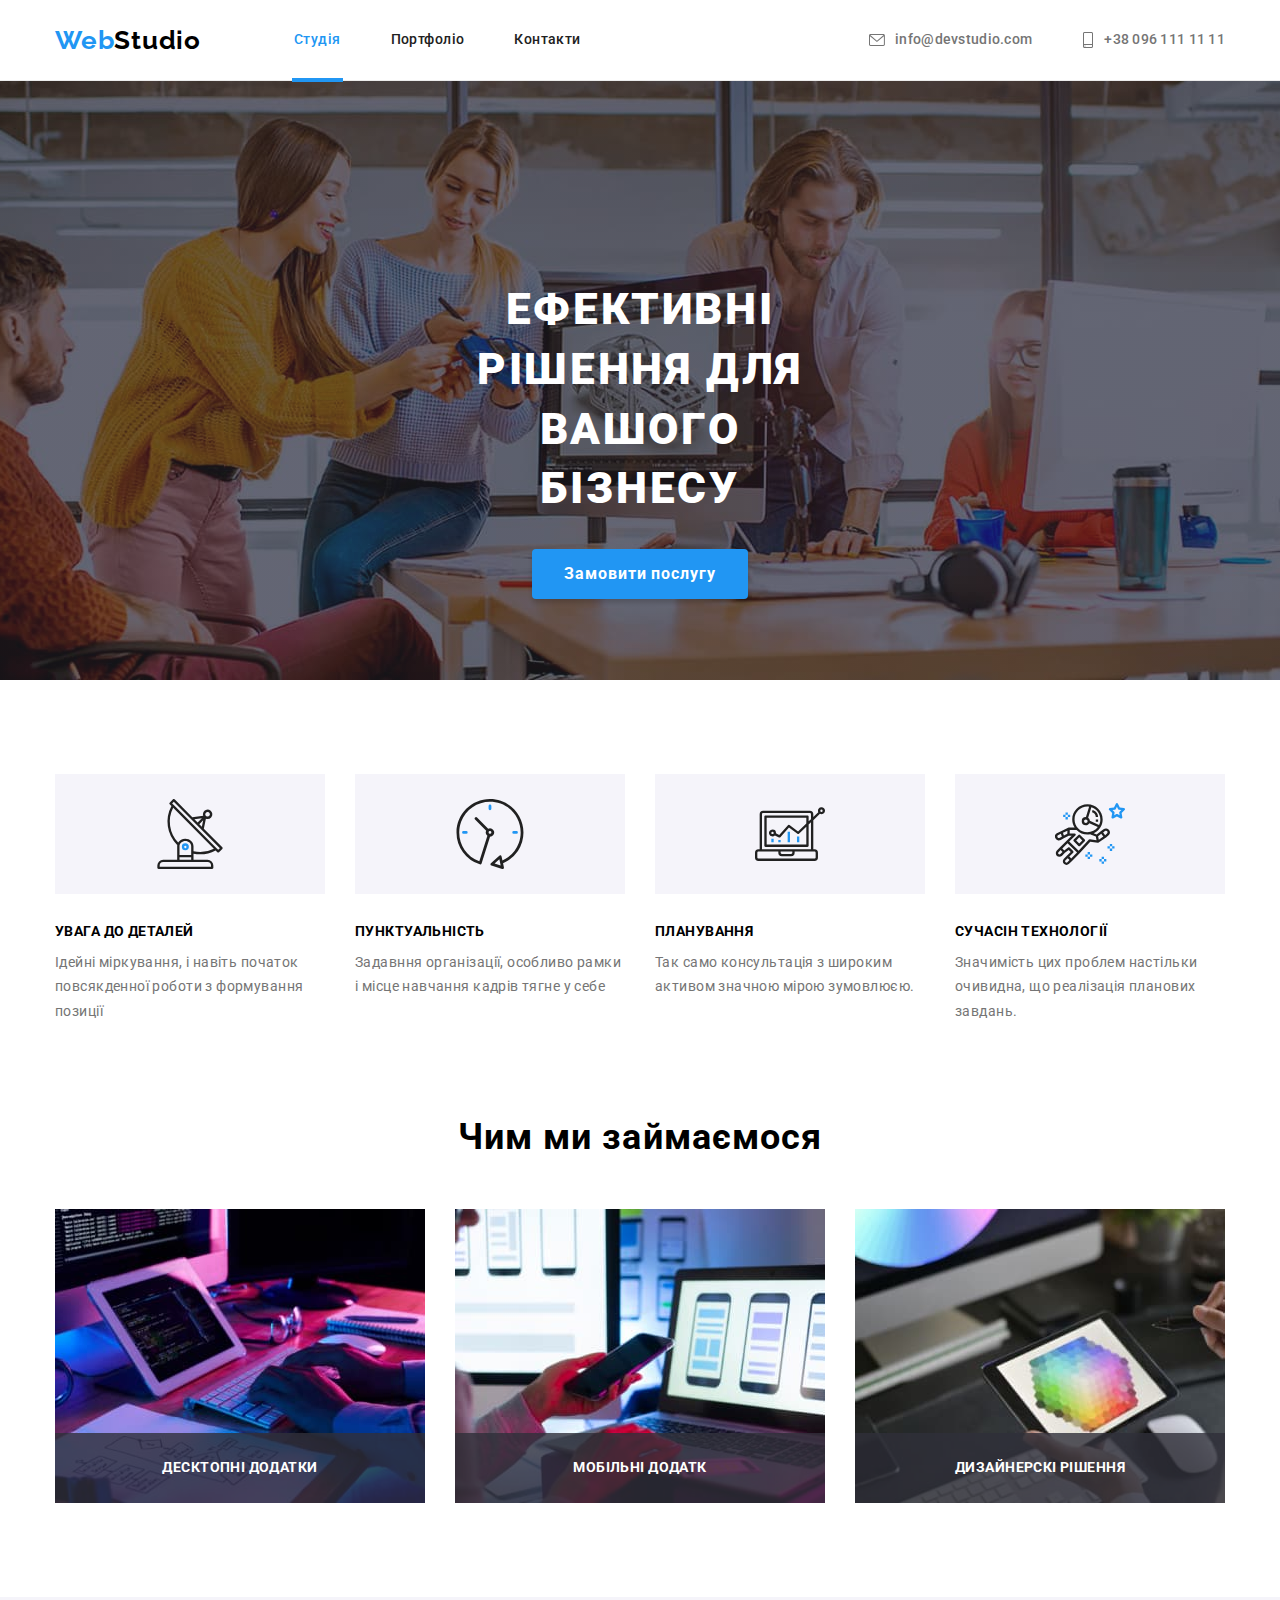
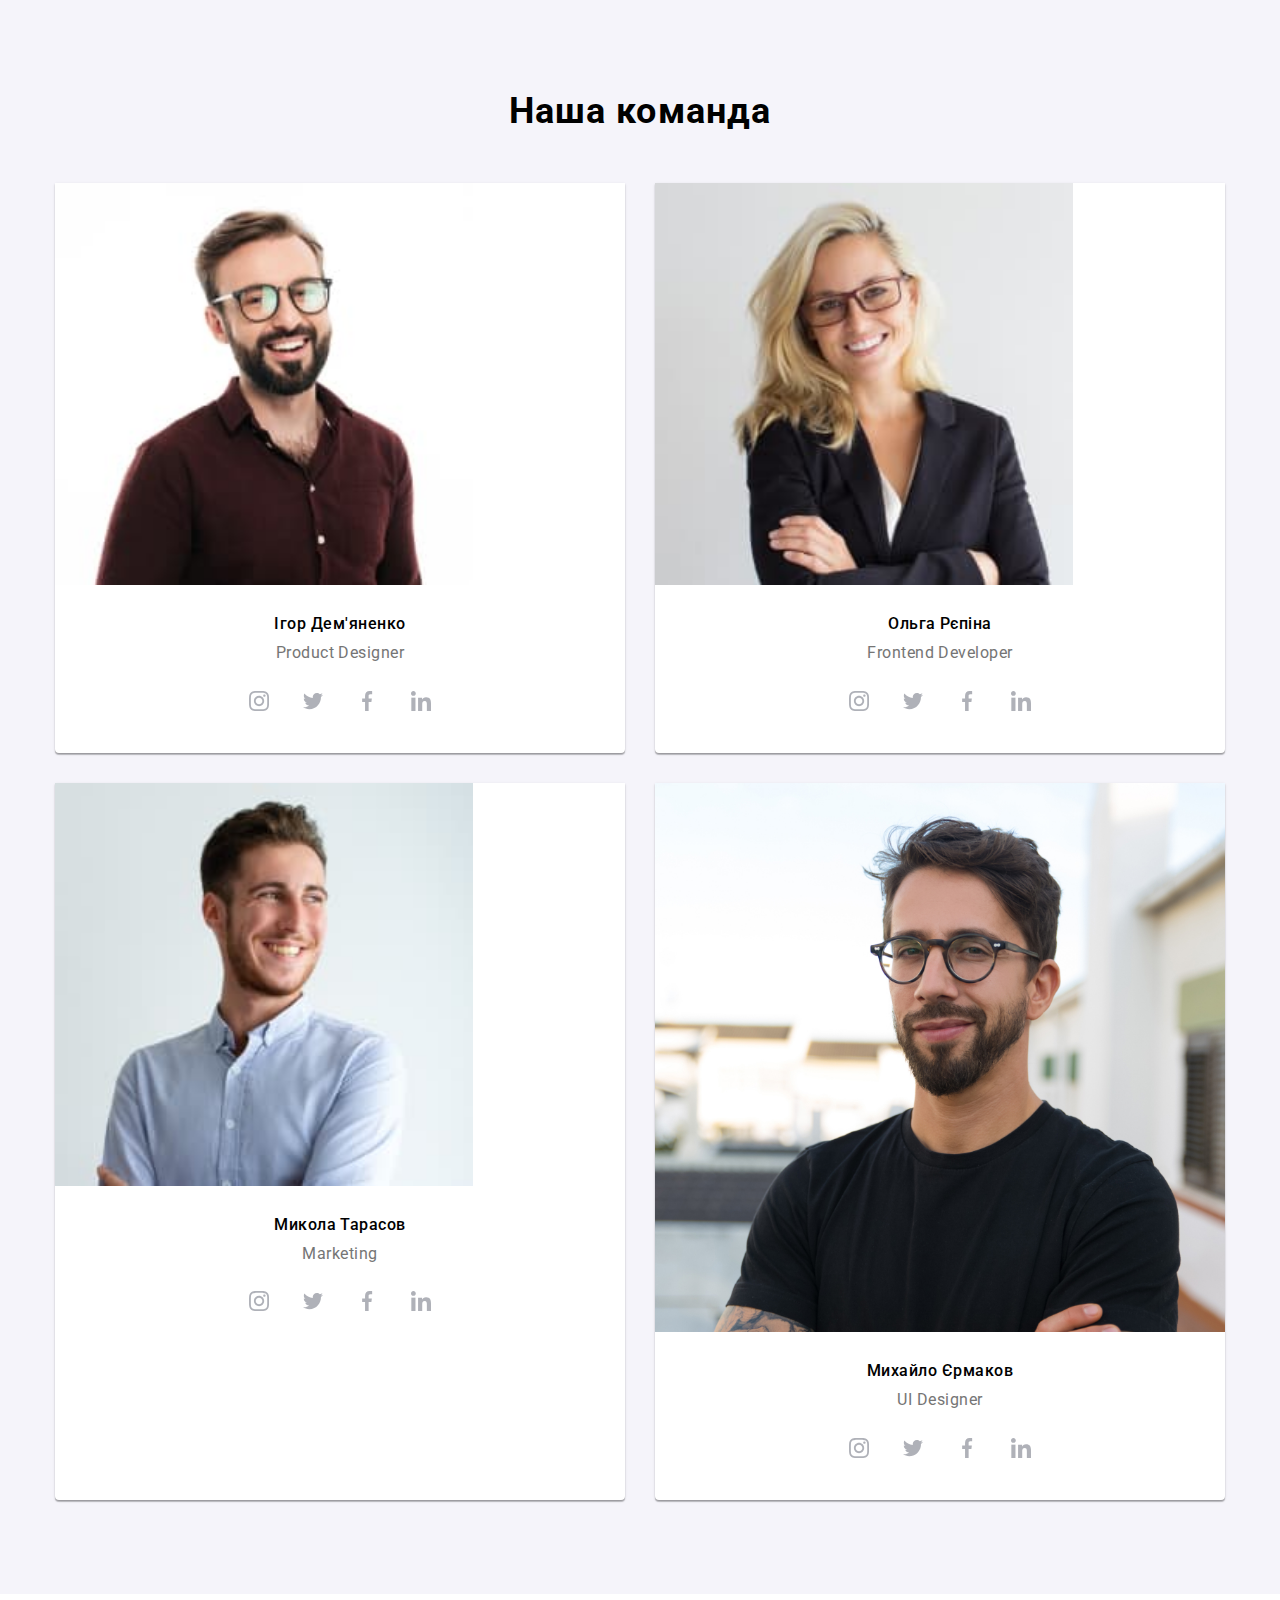
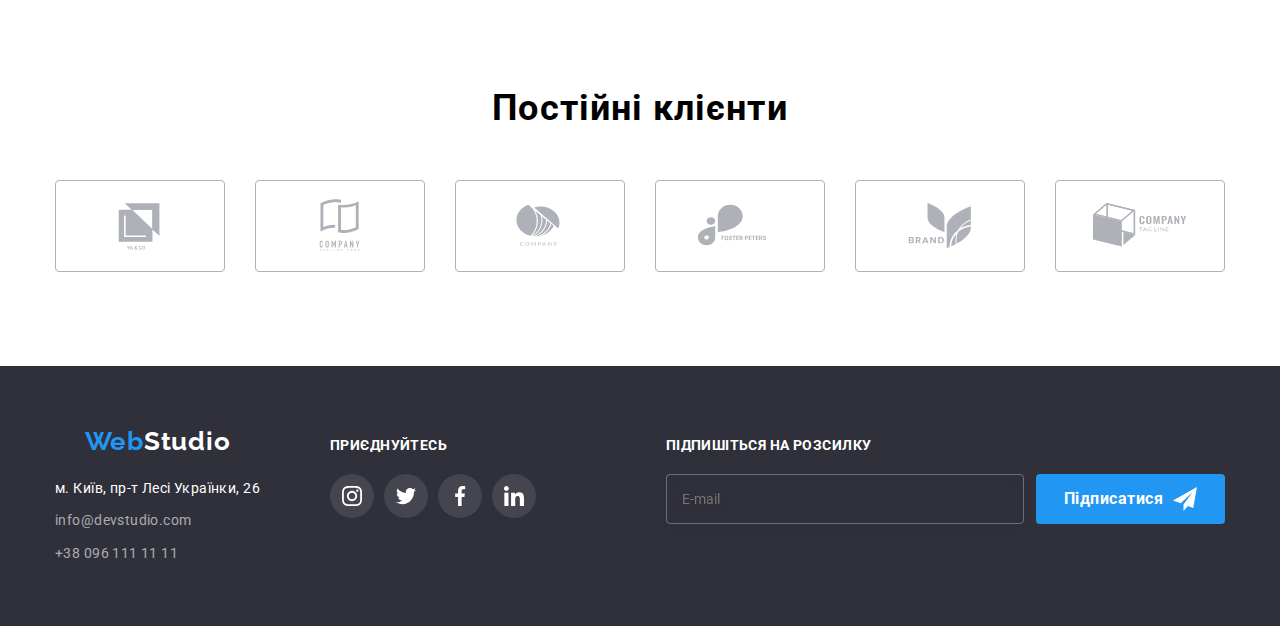
==== commit 98c1c482: "+" ====
--- a/index.html
+++ b/index.html
@@ -495,7 +495,7 @@
 
       <!--Список партнерських фірм-->
 
-      <!-- <section class="clients">
+      <section class="clients">
         <div class="container">
           <h2 class="clients__firm">Постійні клієнти</h2>
           <ul class="clients__list">
@@ -555,7 +555,7 @@
                   </li>
           </ul>
         </div>
-      </section> -->
+      </section>
     </main>
 
     <!--Footer підвал сайту контактна інформація фірми-->
--- a/css/main.min.css
+++ b/css/main.min.css
@@ -1 +1 @@
-:root{--primart-text-color: #212121;--title-text-color: #757575;--accent-color: #2196f3;--futer-bg-color: #2f303a;--logo-color: #000000;--background-color: #fff;--background-color-team: #f5f4fa;--contener-color: #eeeee;--icon-color: #afb1b8;--items-shadow: #eeeeee}p,h1,h2,h3,h4,h5,h6,ul{margin:0;padding-left:0;padding-right:0;list-style:none}img{display:block;max-width:100%;height:auto}body{font-family:"Roboto",sans-serif;background-color:#fff;letter-spacing:.03em;font-style:normal;font-size:14px;padding-top:60px}@media screen and (min-width: 1200px){body{padding-top:80px}}.container{padding-right:15px;padding-left:15px;margin-left:auto;margin-right:auto;width:100%}@media screen and (min-width: 480px){.container{width:480px}}@media screen and (min-width: 768px){.container{width:768px}}@media screen and (min-width: 1200px){.container{width:1200px}}.section{padding-top:94px;padding-bottom:94px}@media screen and (max-width: 1199px){.section{padding-top:60px;padding-bottom:60px}}.slogan{font-family:"Raleway";font-style:normal;font-weight:700;font-size:26px;line-height:1.19;letter-spacing:.03em;text-decoration:none;color:var(--logo-color);margin-right:0px}@media screen and (max-width: 767px){.slogan{padding:16px 0;display:block}}.logo{color:var(--accent-color)}.page-header{position:fixed;width:100%;z-index:2;top:0;left:0;min-width:80px;display:flex;align-items:center;border-bottom:1px solid #ececec;background-color:var(--background-color);transition:250ms cubic-bezier(0.4, 0, 0.2, 1)}.page-header__nav{font-weight:500;font-size:14px;line-height:1.14;margin-top:0%;margin-bottom:0%;display:flex;justify-content:center;align-items:center;margin-left:93px}@media screen and (max-width: 767px){.page-header__nav{display:none}}.page-header>.container{display:flex;align-items:center}.main-nav{list-style:none;margin-top:0;margin-bottom:0;display:flex;gap:50px}.main-nav__item{gap:50px}.main-nav__link{display:block;text-decoration:none;font-weight:500;font-size:14px;line-height:1.14;color:var(--primart-text-color);padding-top:32px;padding-bottom:32px;position:relative;transition:color 250ms cubic-bezier(0.4, 0, 0.2, 1)}.main-nav__link.current::after{content:"";width:100%;left:0;bottom:0;border-radius:2px;outline:2px solid currentColor;position:absolute;transform:scaleX(1);transition:transform 250ms cubic-bezier(0.4, 0, 0.2, 1)}.main-nav__link:hover,.main-nav__link:focus{color:var(--accent-color)}.main-nav__link:hover::after{transform:scaleX(0)}.nav-contacts{margin-left:auto}@media screen and (max-width: 767px){.nav-contacts{display:none}}@media screen and (min-width: 1200px){.nav-contacts{display:flex;gap:50px}}@media screen and (max-width: 1199px){.nav-item:not(:last-child){margin-bottom:10px}}.nav-contacts__link{display:flex;align-items:center;font-weight:500;line-height:1.14;letter-spacing:.02em;color:var(--title-text-color);text-decoration:none;transition:color 250ms cubic-bezier(0.4, 0, 0.2, 1)}.nav-contacts__link:hover,.nav-contacts__link:focus{color:var(--accent-color)}@media screen and (min-width: 1200px){.nav-contacts__link{padding:32px 0}}.nav-contacts__icon{margin-right:10px;fill:currentColor}.nav-contacts__icon:hover,.nav-contacts__icon:focus{color:var(--accent-color)}.current{color:var(--accent-color)}.header-kontact{display:flex;margin-top:0%;margin-bottom:0%}.menu-open-btn{margin-left:auto;background-color:rgba(0,0,0,0);border:none}.menu-close-btn{display:block;margin-left:auto;background-color:rgba(0,0,0,0);border:none}@media screen and (min-width: 768px){.menu-close-btn{display:none}}.mob-menu{position:fixed;top:0;left:0;background-color:var(--background-color);padding:20px;width:100%;height:100%;z-index:999;transform:translateX(100%);transition:transform 250ms ease-in-out}.mob-menu.is-open{transform:translateX(0)}.mob-container{padding-left:15px;padding-right:15px;padding-top:0;display:flex;flex-direction:column;height:100%}.nav-conteiner{outline:1px solid tomato;margin-right:auto}.mob-nav__link{font-style:normal;font-weight:500;font-size:40px;line-height:1.17;letter-spacing:.02em;text-decoration:none;color:var(--primart-text-color)}.mob-contacts{outline:1px solid tomato;margin-top:auto;margin-left:25px}.mob-contacts__mail-link{font-style:normal;font-weight:500;font-size:24px;line-height:1.16;color:var(--title-text-color);letter-spacing:.02em;text-decoration:none}.mob-contacts__tel-link{font-style:normal;font-weight:500;font-size:40px;line-height:1.17;letter-spacing:.02em;text-decoration:none;color:var(--accent-color);text-decoration:none}.mob-footer-list{padding-top:64px;margin-left:25px}.mob-social-list{display:flex;flex-wrap:wrap;justify-content:center;row-gap:10px}.mob-social-media{font-style:normal;font-weight:500;font-size:18px;line-height:1.22;letter-spacing:.02em;color:var(--accent-color);margin-right:10px;padding-right:10px;border-right:1px solid red}.mob-social-link{font-style:normal;font-weight:500;font-size:18px;line-height:1.22;letter-spacing:.02em;color:var(--accent-color);text-decoration:none}.hero{background-color:var(--futer-bg-color);text-align:center;margin-left:auto;margin-right:auto;padding:118px 0;background-image:linear-gradient(to right, rgba(47, 48, 58, 0.4), rgba(47, 48, 58, 0.4)),url(../images/mobil-foto/hero-1x.jpg);max-width:1600px;height:400px;background-repeat:no-repeat;background-position:center;background-size:cover}@media screen and (min-width: 768px){.hero{background-image:linear-gradient(to right, rgba(47, 48, 58, 0.4), rgba(47, 48, 58, 0.4)),url(../images/tablet-foto/hero-1x-tablet.jpg)}}@media screen and (min-width: 1200px){.hero{padding:200px 0;height:600px;background-image:linear-gradient(to right, rgba(47, 48, 58, 0.4), rgba(47, 48, 58, 0.4)),url(../images/pic/hero.jpg)}}.hero-title{font-weight:900;font-size:26px;line-height:1.62;letter-spacing:.06em;text-align:center;text-transform:uppercase;color:var(--background-color);margin-left:auto;margin-right:auto;max-width:360px}@media screen and (min-width: 1200px){.hero-title{font-size:44px;line-height:1.36;width:696px}}.hero-button{font-weight:700;font-size:16px;line-height:1.87;letter-spacing:.06em;color:var(--background-color);background-color:var(--accent-color);box-shadow:0px 4px 4px rgba(0,0,0,.15);border-radius:4px;margin-top:30px;padding:10px 32px;border:none;cursor:pointer}.visually-hidden{position:absolute;width:1px;height:1px;margin:-1px;border:0;padding:0;white-space:nowrap;-webkit-clip-path:inset(100%);clip-path:inset(100%);clip:rect(0 0 0 0);overflow:hidden}.visually-hidden__list{display:flex;flex-wrap:wrap;margin-top:0;margin-bottom:0px;gap:30px}.visually-hidden__items{list-style:none;box-sizing:border-box;max-width:450px;margin-top:0px;gap:30px;margin-left:auto;margin-right:auto}@media screen and (min-width: 768px){.visually-hidden__items{width:calc((100% - 60px)/2)}}@media screen and (min-width: 1170px){.visually-hidden__items{width:calc((100% - 90px)/4)}}.visually-hidden__items.antenna::before{display:block;content:"";height:120px;margin-bottom:30px;background-color:var(--background-color-team);background-image:url(../images/icon/antenna.svg);background-repeat:no-repeat;background-position:center}.visually-hidden__items.clock::before{display:block;content:"";height:120px;margin-bottom:30px;background-color:var(--background-color-team);background-image:url(../images/icon/clock.svg);background-repeat:no-repeat;background-position:center}.visually-hidden__items.diagrama::before{display:block;content:"";height:120px;margin-bottom:30px;background-color:var(--background-color-team);background-image:url(../images/icon/diagram.svg);background-repeat:no-repeat;background-position:center}.visually-hidden__items.astronaut::before{display:block;content:"";height:120px;margin-bottom:30px;background-color:var(--background-color-team);background-image:url(../images/icon/astronaut.svg);background-repeat:no-repeat;background-position:center}.caption{font-weight:700;font-size:14px;line-height:1.14;letter-spacing:.03em;margin-bottom:10px;box-sizing:border-box;text-transform:uppercase}@media screen and (max-width: 767){.caption{text-align:center}}.visually-hidden__text{font-weight:400;font-size:14px;line-height:1.75;letter-spacing:.03em;color:var(--title-text-color);margin-top:0;box-sizing:border-box}.work{padding-top:0}@media screen and (max-width: 1170px){.work{display:none}}.heading-work{font-weight:700;font-size:36px;line-height:1.16;letter-spacing:.03em;text-align:center;margin-bottom:50px}.work-list{display:flex;gap:30px;padding:0px;margin:0px;list-style:none}.product-work{position:relative}.product-work__text{font-weight:700;line-height:1.14;text-transform:uppercase;color:var(--background-color);position:absolute;bottom:0;width:100%;height:70px;display:flex;justify-content:center;align-items:center;background-color:rgba(47,48,58,.8)}.team{background-color:var(--background-color-team)}.team__heading{font-weight:700;font-size:36px;line-height:1.16;letter-spacing:.03em;text-align:center;margin-bottom:50px}@media screen and (min-width: 768px){.team__list{gap:30px;flex-wrap:wrap;display:flex}}.items{flex-basis:calc((100% - 30px)/2);background:#fff;box-shadow:0px 1px 3px rgba(0,0,0,.12),0px 1px 1px rgba(0,0,0,.14),0px 2px 1px rgba(0,0,0,.2);border-radius:0px 0px 4px 4px;text-align:center}@media screen and (max-width: 767px){.items:not(:last-child){margin-bottom:30px}}.team-cards{padding:30px 0}.names{font-weight:500;font-size:16px;line-height:1.18;letter-spacing:.03em;text-align:center;margin-bottom:10px}.desc{font-weight:400;font-size:16px;line-height:1.18;letter-spacing:.03em;color:var(--title-text-color);text-align:center}.team-cards__nav{display:flex;gap:10px;justify-content:center;margin-top:16px}.team-cards__link{width:44px;height:44px;display:flex;color:var(--icon-color);border-radius:50%;background-color:rgba(255,255,255,.1);justify-content:center;align-items:center;transition:color 250ms cubic-bezier(0.4, 0, 0.2, 1),background-color 250ms cubic-bezier(0.4, 0, 0.2, 1)}.team-cards__link:hover,.team-cards__link:focus{color:var(--background-color);background-color:var(--accent-color)}.teame-social-icon{fill:currentColor}.clients{padding:94px 0}.clients__firm{font-weight:700;font-size:36px;line-height:1.16;letter-spacing:.03em;text-align:center;margin-bottom:50px}.clients__list{display:flex;gap:30px}.clients__items{width:170px;height:92px}.clients__link{width:100%;height:100%;display:flex;color:var(--icon-color);border:1px solid var(--icon-color);justify-content:center;align-items:center;border-radius:4px;transition:color 250ms cubic-bezier(0.4, 0, 0.2, 1);border-color:250ms cubic-bezier(0.4, 0, 0.2, 1)}.clients__link:hover,.clients__link:focus{color:var(--accent-color);border-color:var(--accent-color)}.clients__icon{fill:currentColor}.footer{background-color:var(--futer-bg-color);padding:60px 0}@media screen and (min-width: 1200px){.footer>.container{display:flex;align-items:baseline}}@media screen and (min-width: 768px){.footer-wrap{display:flex;align-items:baseline}}@media screen and (min-width: 768px)and (max-width: 1199px){.footer-wrap{justify-content:space-around}}@media screen and (max-width: 1199px){.footer-wrap{margin-bottom:60px}}@media screen and (min-width: 1200px){.footer-wrap{margin-right:auto}}@media screen and (max-width: 1199px){.footer__logo{text-align:center}}@media screen and (min-width: 1200px){.footer__logo{margin-right:70px}}.logo-footer{color:var(--background-color);margin-bottom:20px;display:block;font-family:"Raleway";font-style:normal;font-weight:700;font-size:26px;line-height:1.19;letter-spacing:.03em;text-decoration:none;text-align:center}.footer-adres__link{font-weight:400;font-size:14px;line-height:1.71;letter-spacing:.03em;text-decoration:none;font-style:normal;color:var(--background-color);display:inline block;padding-left:0px;transition:color 250ms cubic-bezier(0.4, 0, 0.2, 1)}.footer-adres__link:hover,.footer-adres__link:focus{color:var(--accent-color)}.footer-contact__link{font-weight:400;font-size:14px;line-height:1.71;letter-spacing:.03em;text-decoration:none;font-style:normal;color:rgba(255,255,255,.6);transition:color 250ms cubic-bezier(0.4, 0, 0.2, 1)}.footer-contact__link:hover,.footer-contact__link:focus{color:var(--accent-color)}.items-footer{margin-bottom:0px;padding-top:0px}.items-footer:not(:last-child){margin-bottom:9px}@media screen and (max-width: 1199px){.icon-container{text-align:center}}@media screen and (max-width: 1199px)and (max-width: 767px){.icon-container{margin-top:60px}}.icon-container__title{color:var(--background-color);font-family:"Roboto";font-style:normal;font-weight:700;line-height:1.14;letter-spacing:.03em;text-transform:uppercase;margin-bottom:20px}@media screen and (max-width: 1199px){.icon-container__title{text-align:center}}.icon-container__nav{display:flex;gap:10px;justify-content:center;margin-top:16px}.icon-container__link{width:44px;height:44px;display:flex;color:var(--background-color);border-radius:50%;background-color:rgba(255,255,255,.1);justify-content:center;align-items:center;transition:background-color 250ms cubic-bezier(0.4, 0, 0.2, 1)}.icon-container__link:hover,.icon-container__link:focus{color:var(--background-color);background-color:var(--accent-color)}.icon-container__svg{fill:currentColor}@media screen and (min-width: 1200px){.social__form{display:flex}}.social__email{width:100%;max-width:450px;height:50px;margin-right:12px;border:1px solid rgba(255,255,255,.3);filter:drop-shadow(0px 4px 4px rgba(0, 0, 0, 0.15));border-radius:4px;outline:none;padding-left:15px;background-color:rgba(0,0,0,0);color:var(--background-color)}@media screen and (max-width: 1200px){.social__email{display:block;margin:0 auto}}@media screen and (min-width: 1200px){.social__email{width:358px}}.social__btn-telgram{font-weight:700;font-size:16px;line-height:1.87;letter-spacing:.03em;background-color:var(--accent-color);color:var(--background-color);border-radius:4px;padding:10px 28px 10px 28px;border:none;cursor:pointer;margin:0;display:flex;justify-content:center;align-items:center}@media screen and (max-width: 1199px){.social__btn-telgram{margin:0 auto;margin-top:20px}}.social__icon-telegram{margin-left:10px}.nav-porfolio__list{display:flex;gap:8px;justify-content:center;margin-bottom:50px}.nav-porfolio__items{list-style:none;box-sizing:border-box;max-width:270px;margin-top:0px;gap:30px;background:#fff;box-shadow:0px 1px 3px rgba(0,0,0,.12),0px 1px 1px rgba(0,0,0,.14),0px 2px 1px rgba(0,0,0,.2);border-radius:0px 0px 4px 4px}.nav-porfolio__btn{font-family:"Roboto";font-weight:500;font-size:16px;line-height:1.62;letter-spacing:.03em;background-color:var(--background-color-team);color:var(--primart-text-color);border-radius:4px;border:none;cursor:pointer;padding:6px 22px;transition:color 250ms cubic-bezier(0.4, 0, 0.2, 1),background-color 250ms cubic-bezier(0.4, 0, 0.2, 1),box-shadow 250ms cubic-bezier(0.4, 0, 0.2, 1)}.nav-porfolio__btn:hover,.nav-porfolio__btn:focus{background-color:var(--accent-color);color:var(--background-color);box-shadow:0px 3px 1px rgba(0,0,0,.1),0px 1px 2px rgba(0,0,0,.08),0px 2px 2px rgba(0,0,0,.12)}.section-portfolio{display:flex;flex-wrap:wrap;margin-right:-30px;margin-bottom:-30px}.section-portfolio__items{width:370px;margin-right:30px;margin-bottom:30px}.section-portfolio__shadow{display:block;text-decoration:none;color:var(--primart-text-color);transition:color 250ms cubic-bezier(0.4, 0, 0.2, 1)}.section-portfolio__shadow:hover,.section-portfolio__shadow:focus{box-shadow:0px 1px 1px rgba(0,0,0,.12),0px 4px 4px rgba(0,0,0,.06),1px 4px 6px rgba(0,0,0,.16)}.section-portfolio__shadow:hover .product-text-action,.section-portfolio__shadow:focus .product-text-action{transform:translate(0);opacity:1}.product{position:relative;overflow:hidden}.product-text-action{position:absolute;bottom:0;right:0;padding:61px 24px;height:100%;width:100%;transition:250ms cubic-bezier(0.1, 0, 0.2, 1);opacity:250ms cubic-bezier(0.1, 0, 0.2, 1);background:rgba(33,150,243,.9);opacity:0;transform:translateY(100%)}.section-portfolio__shadow:hover .product-text-action .section-portfolio__shadow:focus .product-text-action{transform:translate(0);opacity:1}.items-porfolio:hover .product-text-action{opacity:1}.ptoduct:hover .product-text-action{transform:translateY(0)}.description-text{display:block;font-weight:400;font-size:18px;line-height:28px;color:var(--background-color)}.company{padding:20px 24px;border:1px solid #eee}.company-name{font-weight:700;font-size:18px;line-height:2;letter-spacing:.06em;margin-bottom:0px}.company-name__title{font-weight:400;font-size:16px;line-height:1.87;color:var(--title-text-color);margin-top:4px}.backdrop{position:fixed;top:0;left:0;width:100%;height:100%;background-color:rgba(0,0,0,.2);z-index:2;opacity:1;transition:opacity 250ms cubic-bezier(0.4, 0, 0.2, 1)}.backdrop.is-hidden{opacity:0;pointer-events:none}.modal{width:95%;max-width:450px;height:95%;max-height:609px;background-color:var(--background-color);position:absolute;top:50%;left:50%;transform:translate(-50%, -50%);padding:40px}@media screen and (max-width: 1200px){.modal{overflow:scroll}}@media screen and (min-width: 1200px){.modal{height:581px;width:528px}}.close-modal{position:absolute;cursor:pointer;top:8px;right:8px;width:30px;height:30px;border-radius:50%;border:1px solid rgba(0,0,0,.1);color:var(--primart-text-color);display:flex;justify-content:center;align-items:center;background-color:rgba(0,0,0,0);transition:border-color 250ms cubic-bezier(0.4, 0, 0.2, 1),color 250ms cubic-bezier(0.4, 0, 0.2, 1)}.close-modal:focus,.close-modal:hover{border-color:var(--accent-color);color:var(--accent-color)}.close-modal__svg{fill:currentColor;transition:250ms cubic-bezier(0.4, 0, 0.2, 1)}.modal-paragraph{font-weight:700;font-size:20px;line-height:1.15;letter-spacing:.03em;text-align:center;color:var(--primart-text-color);margin-bottom:12px}textarea{resize:none}.form-name{display:flex;flex-direction:column}.form-name label{font-weight:400;font-size:12px;line-height:1.16;letter-spacing:.01em;color:var(--title-text-color);margin-bottom:4px}.form-name input{width:100%;height:40px;margin:0;border:1px solid rgba(33,33,33,.2);border-radius:4px;outline:none;position:relative;padding-left:42px}.icon-input{position:relative;transition:250ms cubic-bezier(0.4, 0, 0.2, 1)}.icon-input:focus,.icon-input:hover{border-color:var(--accent-color);transition:color 250ms cubic-bezier(0.4, 0, 0.2, 1)}.icon-input:focus+svg,.icon-input:hover+svg{fill:var(--accent-color);transition:color 250ms cubic-bezier(0.4, 0, 0.2, 1)}.btn-form{font-weight:700;font-size:16px;line-height:1.87;letter-spacing:.03em;background-color:var(--accent-color);color:var(--background-color);border-radius:4px;margin-top:30px;border:none;cursor:pointer;padding:10px 52px;margin:0 auto;display:block;margin-top:30px}.icon-form{position:absolute;left:15px;top:50%;transform:translateY(-50%);fill:currentColor}.comment{width:100%;height:120px;border:1px solid rgba(33,33,33,.2);border-radius:4px;outline:none;transition:250ms cubic-bezier(0.4, 0, 0.2, 1);padding-left:16px;padding-top:12px}.comment:focus,.comment:hover{border-color:var(--accent-color);transition:250ms cubic-bezier(0.4, 0, 0.2, 1)}.checkbox{font-weight:400;font-size:1.71;letter-spacing:.03em;color:var(--title-text-color);display:flex;transition:250ms cubic-bezier(0.4, 0, 0.2, 1)}.contract{color:#2196f3;text-underline-offset:3px}.checkbox{display:flex;justify-content:center;transition:250ms cubic-bezier(0.4, 0, 0.2, 1)}.label-checkbox{padding-left:35px}.check-box{position:absolute;width:16px;height:15px;margin-left:-30px;background-image:url(../images/icon/checkbox-frame.svg);transition:250ms cubic-bezier(0.4, 0, 0.2, 1)}.input-checkbox:checked+.check-box{background-image:url(../images/icon/checkbox-ok.svg);background-color:var(--accent-color);border-radius:2px;background-position:center;background-repeat:no-repeat;transition:250ms cubic-bezier(0.4, 0, 0.2, 1)}.input-checkbox{position:absolute;-webkit-appearance:none;-moz-appearance:none;appearance:none}/*# sourceMappingURL=main.min.css.map */+:root{--primart-text-color: #212121;--title-text-color: #757575;--accent-color: #2196f3;--futer-bg-color: #2f303a;--logo-color: #000000;--background-color: #fff;--background-color-team: #f5f4fa;--contener-color: #eeeee;--icon-color: #afb1b8;--items-shadow: #eeeeee}p,h1,h2,h3,h4,h5,h6,ul{margin:0;padding-left:0;padding-right:0;list-style:none}img{display:block;max-width:100%;height:auto}body{font-family:"Roboto",sans-serif;background-color:#fff;letter-spacing:.03em;font-style:normal;font-size:14px;padding-top:60px}@media screen and (min-width: 1200px){body{padding-top:80px}}.container{padding-right:15px;padding-left:15px;margin-left:auto;margin-right:auto;width:100%}@media screen and (min-width: 480px){.container{width:480px}}@media screen and (min-width: 768px){.container{width:768px}}@media screen and (min-width: 1200px){.container{width:1200px}}.section{padding-top:94px;padding-bottom:94px}@media screen and (max-width: 1199px){.section{padding-top:60px;padding-bottom:60px}}.slogan{font-family:"Raleway";font-style:normal;font-weight:700;font-size:26px;line-height:1.19;letter-spacing:.03em;text-decoration:none;color:var(--logo-color);margin-right:0px}@media screen and (max-width: 767px){.slogan{padding:16px 0;display:block}}.logo{color:var(--accent-color)}.page-header{position:fixed;width:100%;z-index:2;top:0;left:0;min-width:80px;display:flex;align-items:center;border-bottom:1px solid #ececec;background-color:var(--background-color);transition:250ms cubic-bezier(0.4, 0, 0.2, 1)}.page-header__nav{font-weight:500;font-size:14px;line-height:1.14;margin-top:0%;margin-bottom:0%;display:flex;justify-content:center;align-items:center;margin-left:93px}@media screen and (max-width: 767px){.page-header__nav{display:none}}.page-header>.container{display:flex;align-items:center}.main-nav{list-style:none;margin-top:0;margin-bottom:0;display:flex;gap:50px}.main-nav__item{gap:50px}.main-nav__link{display:block;text-decoration:none;font-weight:500;font-size:14px;line-height:1.14;color:var(--primart-text-color);padding-top:32px;padding-bottom:32px;position:relative;transition:color 250ms cubic-bezier(0.4, 0, 0.2, 1)}.main-nav__link.current::after{content:"";width:100%;left:0;bottom:0;border-radius:2px;outline:2px solid currentColor;position:absolute;transform:scaleX(1);transition:transform 250ms cubic-bezier(0.4, 0, 0.2, 1)}.main-nav__link:hover,.main-nav__link:focus{color:var(--accent-color)}.main-nav__link:hover::after{transform:scaleX(0)}.nav-contacts{margin-left:auto}@media screen and (max-width: 767px){.nav-contacts{display:none}}@media screen and (min-width: 1200px){.nav-contacts{display:flex;gap:50px}}@media screen and (max-width: 1199px){.nav-item:not(:last-child){margin-bottom:10px}}.nav-contacts__link{display:flex;align-items:center;font-weight:500;line-height:1.14;letter-spacing:.02em;color:var(--title-text-color);text-decoration:none;transition:color 250ms cubic-bezier(0.4, 0, 0.2, 1)}.nav-contacts__link:hover,.nav-contacts__link:focus{color:var(--accent-color)}@media screen and (min-width: 1200px){.nav-contacts__link{padding:32px 0}}.nav-contacts__icon{margin-right:10px;fill:currentColor}.nav-contacts__icon:hover,.nav-contacts__icon:focus{color:var(--accent-color)}.current{color:var(--accent-color)}.header-kontact{display:flex;margin-top:0%;margin-bottom:0%}.menu-open-btn{margin-left:auto;background-color:rgba(0,0,0,0);border:none}.menu-close-btn{display:block;margin-left:auto;background-color:rgba(0,0,0,0);border:none}@media screen and (min-width: 768px){.menu-close-btn{display:none}}.mob-menu{position:fixed;top:0;left:0;background-color:var(--background-color);padding:20px;width:100%;height:100%;z-index:999;transform:translateX(100%);transition:transform 250ms ease-in-out}.mob-menu.is-open{transform:translateX(0)}.mob-container{padding-left:15px;padding-right:15px;padding-top:0;display:flex;flex-direction:column;height:100%}.nav-conteiner{outline:1px solid tomato;margin-right:auto}.mob-nav__link{font-style:normal;font-weight:500;font-size:40px;line-height:1.17;letter-spacing:.02em;text-decoration:none;color:var(--primart-text-color)}.mob-contacts{outline:1px solid tomato;margin-top:auto;margin-left:25px}.mob-contacts__mail-link{font-style:normal;font-weight:500;font-size:24px;line-height:1.16;color:var(--title-text-color);letter-spacing:.02em;text-decoration:none}.mob-contacts__tel-link{font-style:normal;font-weight:500;font-size:40px;line-height:1.17;letter-spacing:.02em;text-decoration:none;color:var(--accent-color);text-decoration:none}.mob-footer-list{padding-top:64px;margin-left:25px}.mob-social-list{display:flex;flex-wrap:wrap;justify-content:center;row-gap:10px}.mob-social-media{font-style:normal;font-weight:500;font-size:18px;line-height:1.22;letter-spacing:.02em;color:var(--accent-color);margin-right:10px;padding-right:10px;border-right:1px solid red}.mob-social-link{font-style:normal;font-weight:500;font-size:18px;line-height:1.22;letter-spacing:.02em;color:var(--accent-color);text-decoration:none}.hero{background-color:var(--futer-bg-color);text-align:center;margin-left:auto;margin-right:auto;padding:118px 0;background-image:linear-gradient(to right, rgba(47, 48, 58, 0.4), rgba(47, 48, 58, 0.4)),url(../images/mobil-foto/hero-1x.jpg);max-width:1600px;height:400px;background-repeat:no-repeat;background-position:center;background-size:cover}@media screen and (min-width: 768px){.hero{background-image:linear-gradient(to right, rgba(47, 48, 58, 0.4), rgba(47, 48, 58, 0.4)),url(../images/tablet-foto/hero-1x-tablet.jpg)}}@media screen and (min-width: 1200px){.hero{padding:200px 0;height:600px;background-image:linear-gradient(to right, rgba(47, 48, 58, 0.4), rgba(47, 48, 58, 0.4)),url(../images/pic/hero.jpg)}}.hero-title{font-weight:900;font-size:26px;line-height:1.62;letter-spacing:.06em;text-align:center;text-transform:uppercase;color:var(--background-color);margin-left:auto;margin-right:auto;max-width:360px}@media screen and (min-width: 1200px){.hero-title{font-size:44px;line-height:1.36;width:696px}}.hero-button{font-weight:700;font-size:16px;line-height:1.87;letter-spacing:.06em;color:var(--background-color);background-color:var(--accent-color);box-shadow:0px 4px 4px rgba(0,0,0,.15);border-radius:4px;margin-top:30px;padding:10px 32px;border:none;cursor:pointer}.visually-hidden{position:absolute;width:1px;height:1px;margin:-1px;border:0;padding:0;white-space:nowrap;-webkit-clip-path:inset(100%);clip-path:inset(100%);clip:rect(0 0 0 0);overflow:hidden}.visually-hidden__list{display:flex;flex-wrap:wrap;margin-top:0;margin-bottom:0px;gap:30px}.visually-hidden__items{list-style:none;box-sizing:border-box;max-width:450px;margin-top:0px;gap:30px;margin-left:auto;margin-right:auto}@media screen and (min-width: 768px){.visually-hidden__items{width:calc((100% - 60px)/2)}}@media screen and (min-width: 1200px){.visually-hidden__items{width:calc((100% - 90px)/4)}}.visually-hidden__items.antenna::before{display:block;content:"";height:120px;margin-bottom:30px;background-color:var(--background-color-team);background-image:url(../images/icon/antenna.svg);background-repeat:no-repeat;background-position:center}.visually-hidden__items.clock::before{display:block;content:"";height:120px;margin-bottom:30px;background-color:var(--background-color-team);background-image:url(../images/icon/clock.svg);background-repeat:no-repeat;background-position:center}.visually-hidden__items.diagrama::before{display:block;content:"";height:120px;margin-bottom:30px;background-color:var(--background-color-team);background-image:url(../images/icon/diagram.svg);background-repeat:no-repeat;background-position:center}.visually-hidden__items.astronaut::before{display:block;content:"";height:120px;margin-bottom:30px;background-color:var(--background-color-team);background-image:url(../images/icon/astronaut.svg);background-repeat:no-repeat;background-position:center}.caption{font-weight:700;font-size:14px;line-height:1.14;letter-spacing:.03em;margin-bottom:10px;box-sizing:border-box;text-transform:uppercase}@media screen and (max-width: 767){.caption{text-align:center}}.visually-hidden__text{font-weight:400;font-size:14px;line-height:1.75;letter-spacing:.03em;color:var(--title-text-color);margin-top:0;box-sizing:border-box}.work{padding-top:0}@media screen and (max-width: 1170px){.work{display:none}}.heading-work{font-weight:700;font-size:36px;line-height:1.16;letter-spacing:.03em;text-align:center;margin-bottom:50px}.work-list{display:flex;gap:30px;padding:0px;margin:0px;list-style:none}.product-work{position:relative}.product-work__text{font-weight:700;line-height:1.14;text-transform:uppercase;color:var(--background-color);position:absolute;bottom:0;width:100%;height:70px;display:flex;justify-content:center;align-items:center;background-color:rgba(47,48,58,.8)}.team{background-color:var(--background-color-team)}.team__heading{font-weight:700;font-size:36px;line-height:1.16;letter-spacing:.03em;text-align:center;margin-bottom:50px}@media screen and (min-width: 768px){.team__list{gap:30px;flex-wrap:wrap;display:flex}}.items{flex-basis:calc((100% - 30px)/2);background:#fff;box-shadow:0px 1px 3px rgba(0,0,0,.12),0px 1px 1px rgba(0,0,0,.14),0px 2px 1px rgba(0,0,0,.2);border-radius:0px 0px 4px 4px;text-align:center}@media screen and (max-width: 767px){.items:not(:last-child){margin-bottom:30px}}.team-cards{padding:30px 0}.names{font-weight:500;font-size:16px;line-height:1.18;letter-spacing:.03em;text-align:center;margin-bottom:10px}.desc{font-weight:400;font-size:16px;line-height:1.18;letter-spacing:.03em;color:var(--title-text-color);text-align:center}.team-cards__nav{display:flex;gap:10px;justify-content:center;margin-top:16px}.team-cards__link{width:44px;height:44px;display:flex;color:var(--icon-color);border-radius:50%;background-color:rgba(255,255,255,.1);justify-content:center;align-items:center;transition:color 250ms cubic-bezier(0.4, 0, 0.2, 1),background-color 250ms cubic-bezier(0.4, 0, 0.2, 1)}.team-cards__link:hover,.team-cards__link:focus{color:var(--background-color);background-color:var(--accent-color)}.teame-social-icon{fill:currentColor}.clients{padding:94px 0}.clients__firm{font-weight:700;font-size:36px;line-height:1.16;letter-spacing:.03em;text-align:center;margin-bottom:50px}.clients__list{display:flex;gap:30px}.clients__items{width:170px;height:92px}.clients__link{width:100%;height:100%;display:flex;flex-wrap:wrap;color:var(--icon-color);border:1px solid var(--icon-color);justify-content:center;align-items:center;border-radius:4px;transition:color 250ms cubic-bezier(0.4, 0, 0.2, 1);border-color:250ms cubic-bezier(0.4, 0, 0.2, 1)}.clients__link:hover,.clients__link:focus{color:var(--accent-color);border-color:var(--accent-color)}@media screen and (max-width: 450px){.clients__link{width:calc((100% - 30px)/2)}}.clients__icon{fill:currentColor}.footer{background-color:var(--futer-bg-color);padding:60px 0}@media screen and (min-width: 1200px){.footer>.container{display:flex;align-items:baseline}}@media screen and (min-width: 768px){.footer-wrap{display:flex;align-items:baseline}}@media screen and (min-width: 768px)and (max-width: 1199px){.footer-wrap{justify-content:space-around}}@media screen and (max-width: 1199px){.footer-wrap{margin-bottom:60px}}@media screen and (min-width: 1200px){.footer-wrap{margin-right:auto}}@media screen and (max-width: 1199px){.footer__logo{text-align:center}}@media screen and (min-width: 1200px){.footer__logo{margin-right:70px}}.logo-footer{color:var(--background-color);margin-bottom:20px;display:block;font-family:"Raleway";font-style:normal;font-weight:700;font-size:26px;line-height:1.19;letter-spacing:.03em;text-decoration:none;text-align:center}.footer-adres__link{font-weight:400;font-size:14px;line-height:1.71;letter-spacing:.03em;text-decoration:none;font-style:normal;color:var(--background-color);display:inline block;padding-left:0px;transition:color 250ms cubic-bezier(0.4, 0, 0.2, 1)}.footer-adres__link:hover,.footer-adres__link:focus{color:var(--accent-color)}.footer-contact__link{font-weight:400;font-size:14px;line-height:1.71;letter-spacing:.03em;text-decoration:none;font-style:normal;color:rgba(255,255,255,.6);transition:color 250ms cubic-bezier(0.4, 0, 0.2, 1)}.footer-contact__link:hover,.footer-contact__link:focus{color:var(--accent-color)}.items-footer{margin-bottom:0px;padding-top:0px}.items-footer:not(:last-child){margin-bottom:9px}@media screen and (max-width: 1199px){.icon-container{text-align:center}}@media screen and (max-width: 1199px)and (max-width: 767px){.icon-container{margin-top:60px}}.icon-container__title{color:var(--background-color);font-family:"Roboto";font-style:normal;font-weight:700;line-height:1.14;letter-spacing:.03em;text-transform:uppercase;margin-bottom:20px}@media screen and (max-width: 1199px){.icon-container__title{text-align:center}}.icon-container__nav{display:flex;gap:10px;justify-content:center;margin-top:16px}.icon-container__link{width:44px;height:44px;display:flex;color:var(--background-color);border-radius:50%;background-color:rgba(255,255,255,.1);justify-content:center;align-items:center;transition:background-color 250ms cubic-bezier(0.4, 0, 0.2, 1)}.icon-container__link:hover,.icon-container__link:focus{color:var(--background-color);background-color:var(--accent-color)}.icon-container__svg{fill:currentColor}@media screen and (min-width: 1200px){.social__form{display:flex}}.social__email{width:100%;max-width:450px;height:50px;margin-right:12px;border:1px solid rgba(255,255,255,.3);filter:drop-shadow(0px 4px 4px rgba(0, 0, 0, 0.15));border-radius:4px;outline:none;padding-left:15px;background-color:rgba(0,0,0,0);color:var(--background-color)}@media screen and (max-width: 1200px){.social__email{display:block;margin:0 auto}}@media screen and (min-width: 1200px){.social__email{width:358px}}.social__btn-telgram{font-weight:700;font-size:16px;line-height:1.87;letter-spacing:.03em;background-color:var(--accent-color);color:var(--background-color);border-radius:4px;padding:10px 28px 10px 28px;border:none;cursor:pointer;margin:0;display:flex;justify-content:center;align-items:center}@media screen and (max-width: 1199px){.social__btn-telgram{margin:0 auto;margin-top:20px}}.social__icon-telegram{margin-left:10px}.nav-porfolio__list{display:flex;gap:8px;justify-content:center;margin-bottom:50px}.nav-porfolio__items{list-style:none;box-sizing:border-box;max-width:270px;margin-top:0px;gap:30px;background:#fff;box-shadow:0px 1px 3px rgba(0,0,0,.12),0px 1px 1px rgba(0,0,0,.14),0px 2px 1px rgba(0,0,0,.2);border-radius:0px 0px 4px 4px}.nav-porfolio__btn{font-family:"Roboto";font-weight:500;font-size:16px;line-height:1.62;letter-spacing:.03em;background-color:var(--background-color-team);color:var(--primart-text-color);border-radius:4px;border:none;cursor:pointer;padding:6px 22px;transition:color 250ms cubic-bezier(0.4, 0, 0.2, 1),background-color 250ms cubic-bezier(0.4, 0, 0.2, 1),box-shadow 250ms cubic-bezier(0.4, 0, 0.2, 1)}.nav-porfolio__btn:hover,.nav-porfolio__btn:focus{background-color:var(--accent-color);color:var(--background-color);box-shadow:0px 3px 1px rgba(0,0,0,.1),0px 1px 2px rgba(0,0,0,.08),0px 2px 2px rgba(0,0,0,.12)}.section-portfolio{display:flex;flex-wrap:wrap;margin-right:-30px;margin-bottom:-30px}.section-portfolio__items{width:370px;margin-right:30px;margin-bottom:30px}.section-portfolio__shadow{display:block;text-decoration:none;color:var(--primart-text-color);transition:color 250ms cubic-bezier(0.4, 0, 0.2, 1)}.section-portfolio__shadow:hover,.section-portfolio__shadow:focus{box-shadow:0px 1px 1px rgba(0,0,0,.12),0px 4px 4px rgba(0,0,0,.06),1px 4px 6px rgba(0,0,0,.16)}.section-portfolio__shadow:hover .product-text-action,.section-portfolio__shadow:focus .product-text-action{transform:translate(0);opacity:1}.product{position:relative;overflow:hidden}.product-text-action{position:absolute;bottom:0;right:0;padding:61px 24px;height:100%;width:100%;transition:250ms cubic-bezier(0.1, 0, 0.2, 1);opacity:250ms cubic-bezier(0.1, 0, 0.2, 1);background:rgba(33,150,243,.9);opacity:0;transform:translateY(100%)}.section-portfolio__shadow:hover .product-text-action .section-portfolio__shadow:focus .product-text-action{transform:translate(0);opacity:1}.items-porfolio:hover .product-text-action{opacity:1}.ptoduct:hover .product-text-action{transform:translateY(0)}.description-text{display:block;font-weight:400;font-size:18px;line-height:28px;color:var(--background-color)}.company{padding:20px 24px;border:1px solid #eee}.company-name{font-weight:700;font-size:18px;line-height:2;letter-spacing:.06em;margin-bottom:0px}.company-name__title{font-weight:400;font-size:16px;line-height:1.87;color:var(--title-text-color);margin-top:4px}.backdrop{position:fixed;top:0;left:0;width:100%;height:100%;background-color:rgba(0,0,0,.2);z-index:2;opacity:1;transition:opacity 250ms cubic-bezier(0.4, 0, 0.2, 1)}.backdrop.is-hidden{opacity:0;pointer-events:none}.modal{width:95%;max-width:450px;height:95%;max-height:609px;background-color:var(--background-color);position:absolute;top:50%;left:50%;transform:translate(-50%, -50%);padding:40px}@media screen and (max-width: 1200px){.modal{overflow:scroll}}@media screen and (min-width: 1200px){.modal{height:581px;width:528px}}.close-modal{position:absolute;cursor:pointer;top:8px;right:8px;width:30px;height:30px;border-radius:50%;border:1px solid rgba(0,0,0,.1);color:var(--primart-text-color);display:flex;justify-content:center;align-items:center;background-color:rgba(0,0,0,0);transition:border-color 250ms cubic-bezier(0.4, 0, 0.2, 1),color 250ms cubic-bezier(0.4, 0, 0.2, 1)}.close-modal:focus,.close-modal:hover{border-color:var(--accent-color);color:var(--accent-color)}.close-modal__svg{fill:currentColor;transition:250ms cubic-bezier(0.4, 0, 0.2, 1)}.modal-paragraph{font-weight:700;font-size:20px;line-height:1.15;letter-spacing:.03em;text-align:center;color:var(--primart-text-color);margin-bottom:12px}textarea{resize:none}.form-name{display:flex;flex-direction:column}.form-name label{font-weight:400;font-size:12px;line-height:1.16;letter-spacing:.01em;color:var(--title-text-color);margin-bottom:4px}.form-name input{width:100%;height:40px;margin:0;border:1px solid rgba(33,33,33,.2);border-radius:4px;outline:none;position:relative;padding-left:42px}.icon-input{position:relative;transition:250ms cubic-bezier(0.4, 0, 0.2, 1)}.icon-input:focus,.icon-input:hover{border-color:var(--accent-color);transition:color 250ms cubic-bezier(0.4, 0, 0.2, 1)}.icon-input:focus+svg,.icon-input:hover+svg{fill:var(--accent-color);transition:color 250ms cubic-bezier(0.4, 0, 0.2, 1)}.btn-form{font-weight:700;font-size:16px;line-height:1.87;letter-spacing:.03em;background-color:var(--accent-color);color:var(--background-color);border-radius:4px;margin-top:30px;border:none;cursor:pointer;padding:10px 52px;margin:0 auto;display:block;margin-top:30px}.icon-form{position:absolute;left:15px;top:50%;transform:translateY(-50%);fill:currentColor}.comment{width:100%;height:120px;border:1px solid rgba(33,33,33,.2);border-radius:4px;outline:none;transition:250ms cubic-bezier(0.4, 0, 0.2, 1);padding-left:16px;padding-top:12px}.comment:focus,.comment:hover{border-color:var(--accent-color);transition:250ms cubic-bezier(0.4, 0, 0.2, 1)}.checkbox{font-weight:400;font-size:1.71;letter-spacing:.03em;color:var(--title-text-color);display:flex;transition:250ms cubic-bezier(0.4, 0, 0.2, 1)}.contract{color:#2196f3;text-underline-offset:3px}.checkbox{display:flex;justify-content:center;transition:250ms cubic-bezier(0.4, 0, 0.2, 1)}.label-checkbox{padding-left:35px}.check-box{position:absolute;width:16px;height:15px;margin-left:-30px;background-image:url(../images/icon/checkbox-frame.svg);transition:250ms cubic-bezier(0.4, 0, 0.2, 1)}.input-checkbox:checked+.check-box{background-image:url(../images/icon/checkbox-ok.svg);background-color:var(--accent-color);border-radius:2px;background-position:center;background-repeat:no-repeat;transition:250ms cubic-bezier(0.4, 0, 0.2, 1)}.input-checkbox{position:absolute;-webkit-appearance:none;-moz-appearance:none;appearance:none}/*# sourceMappingURL=main.min.css.map */